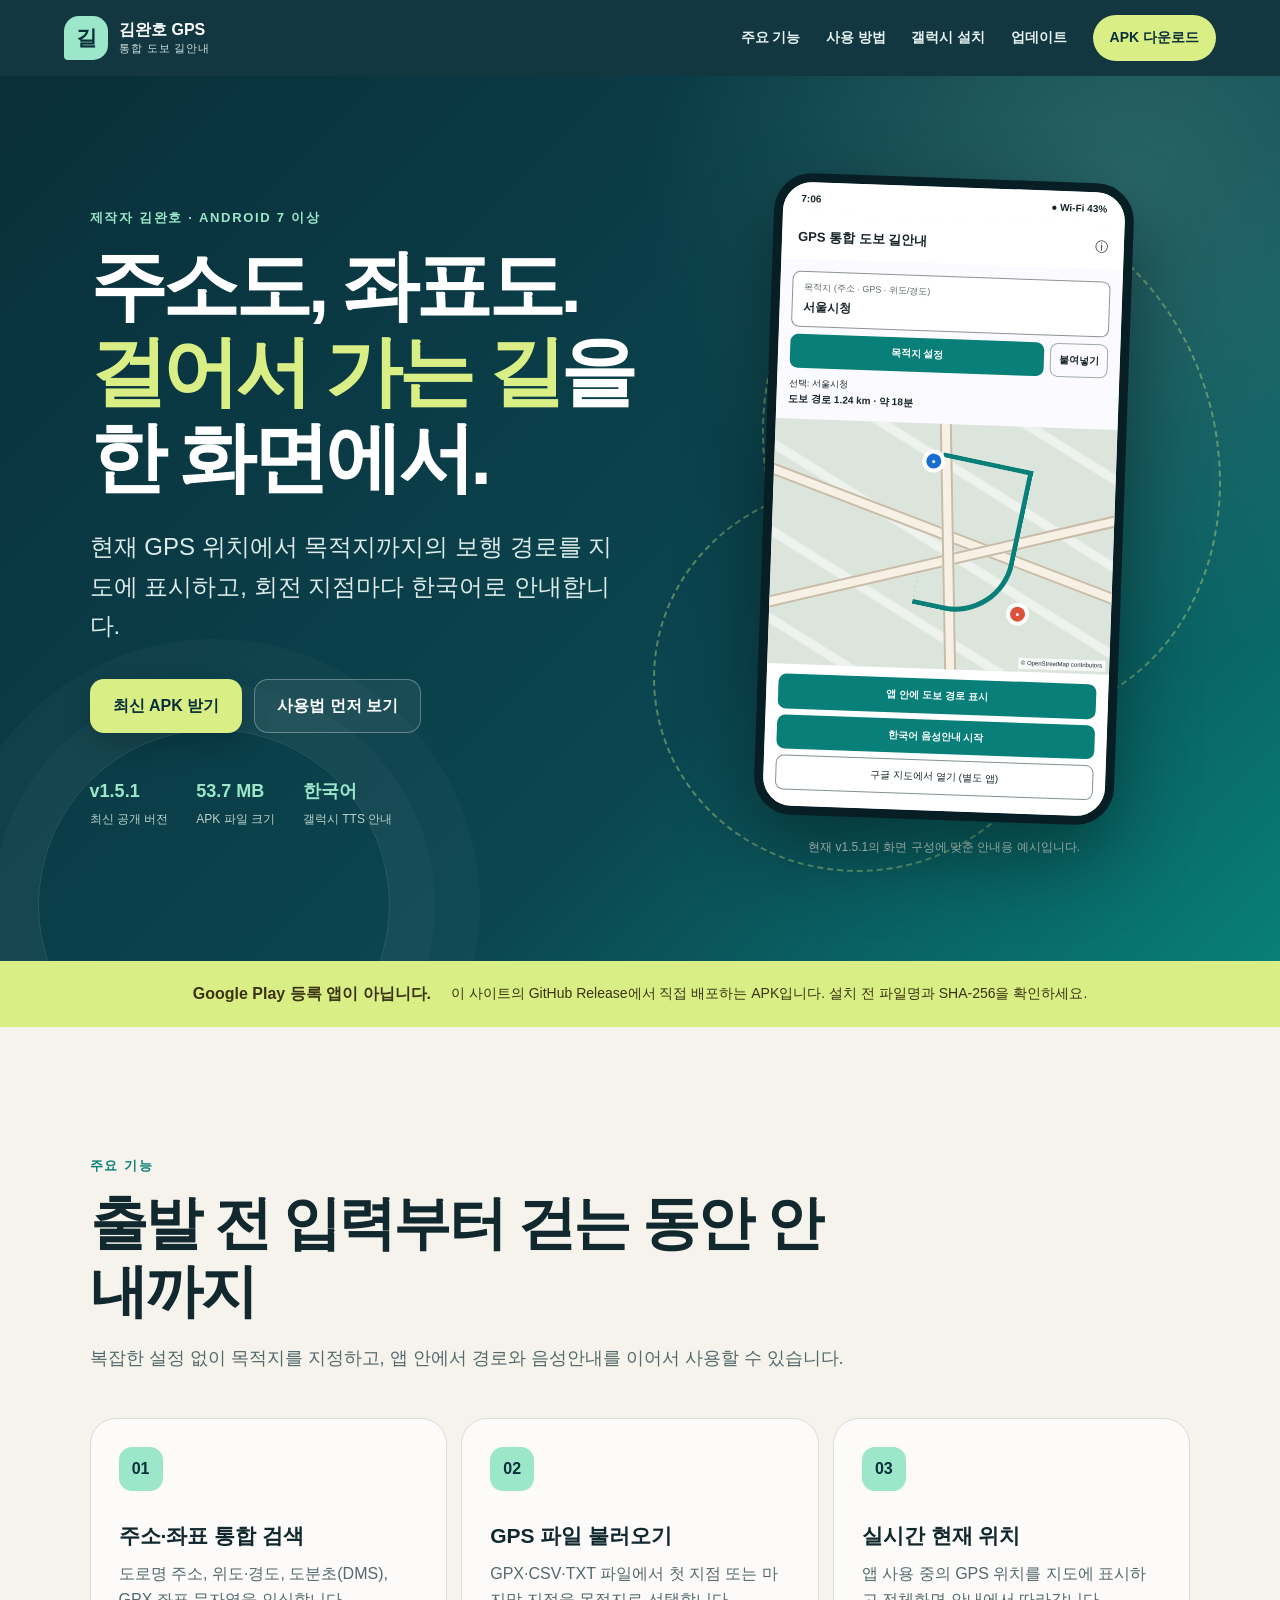
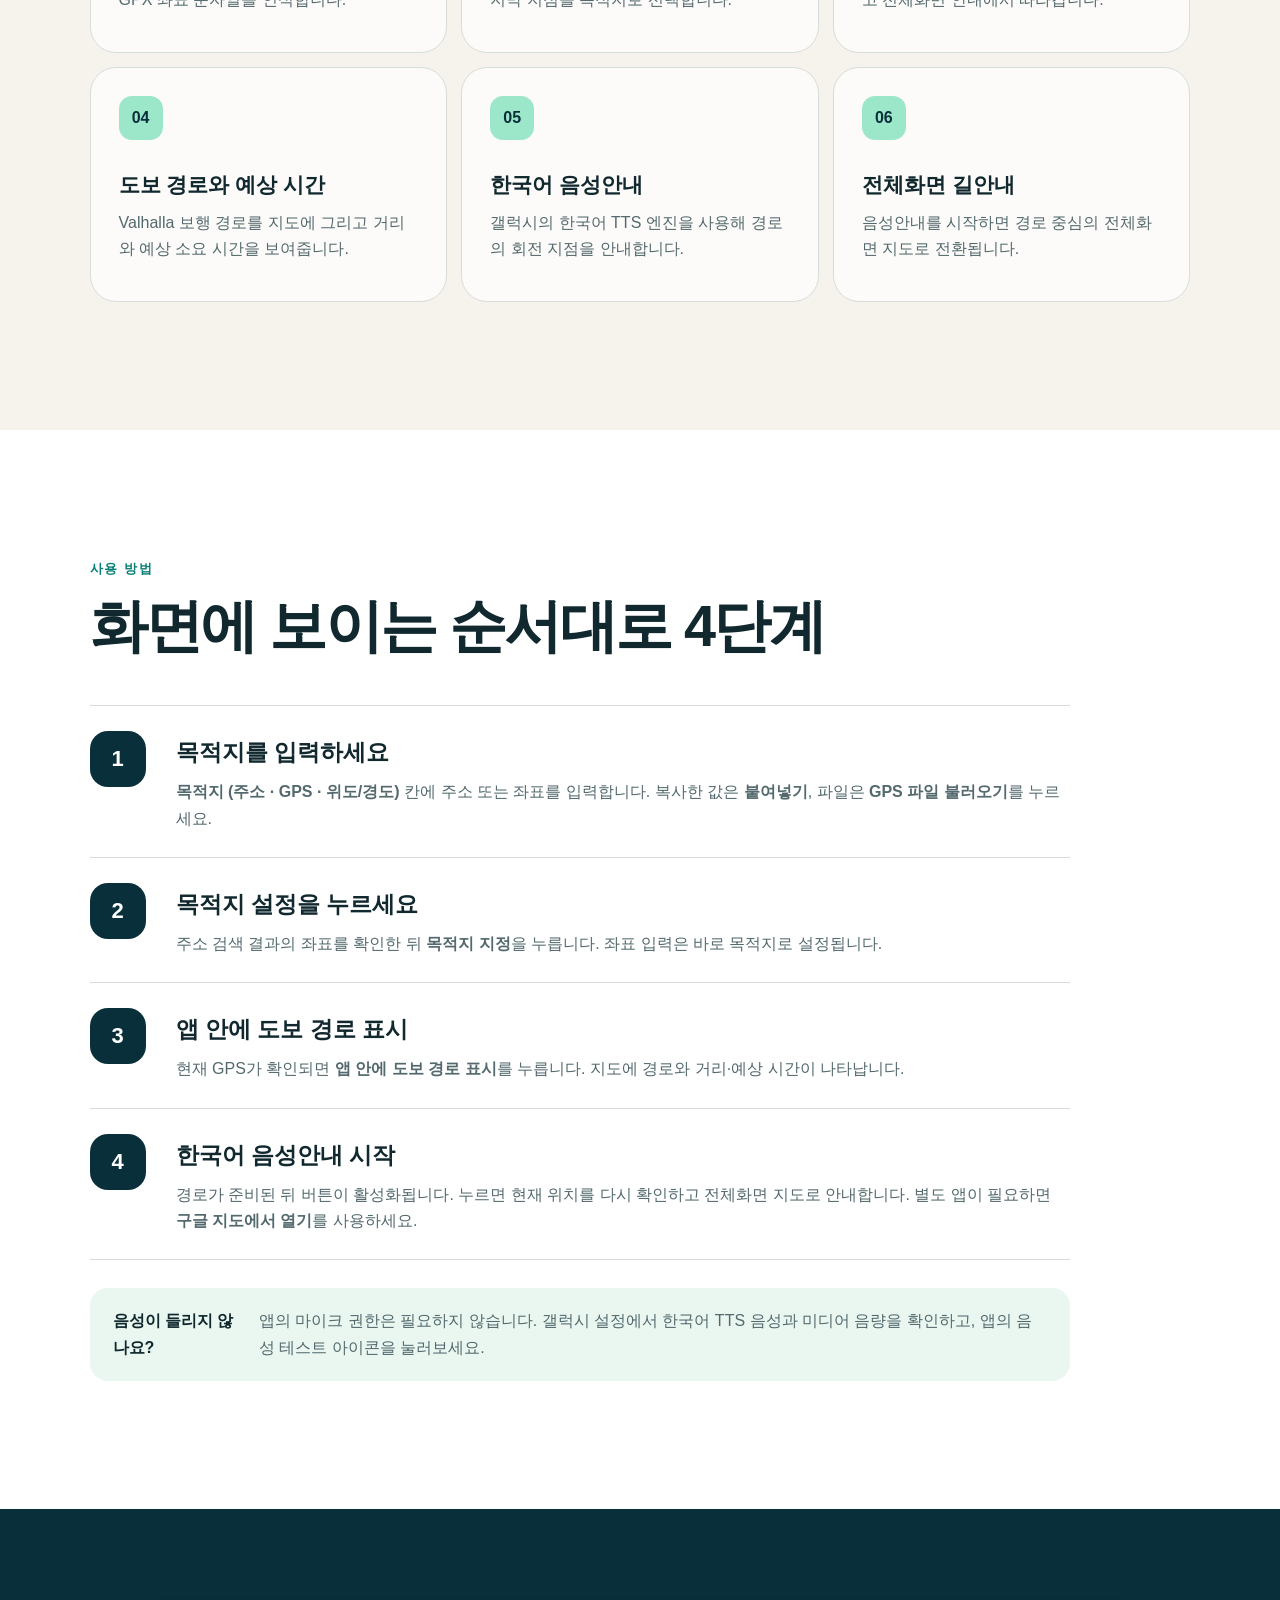
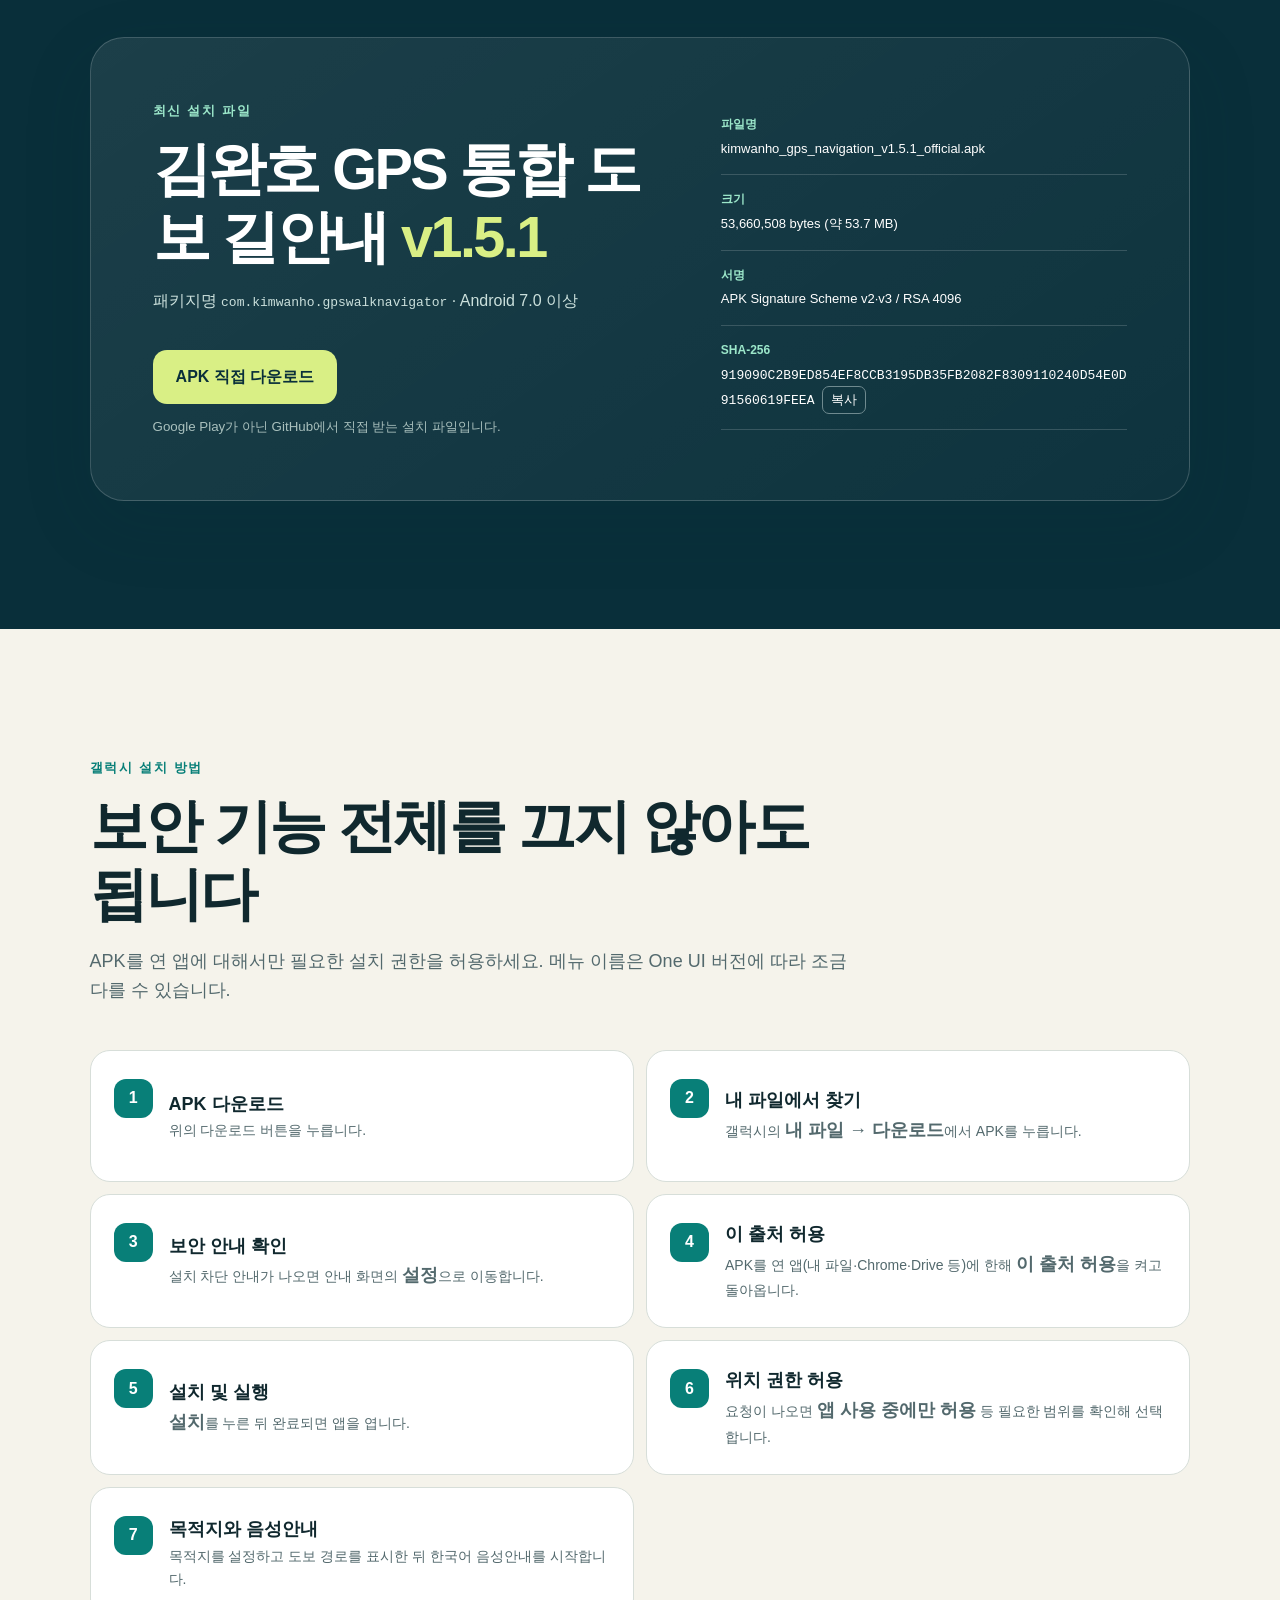
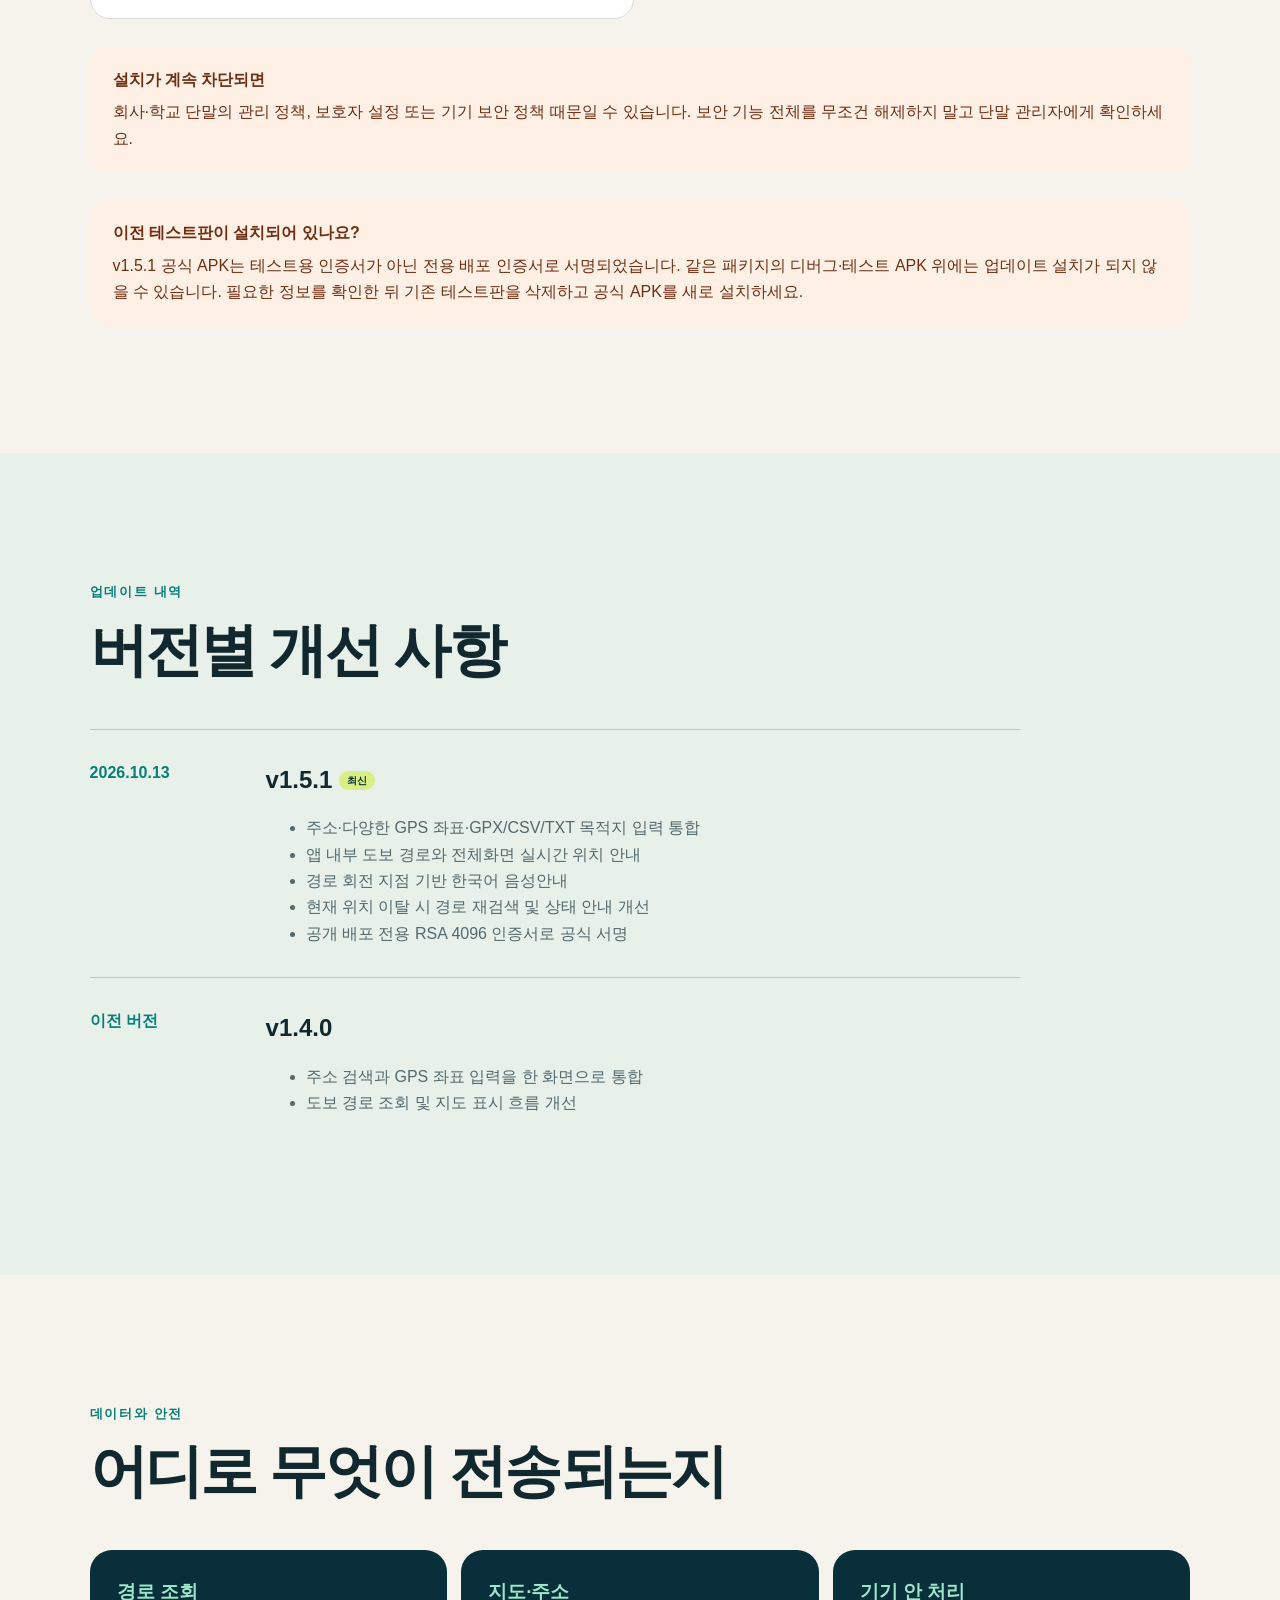
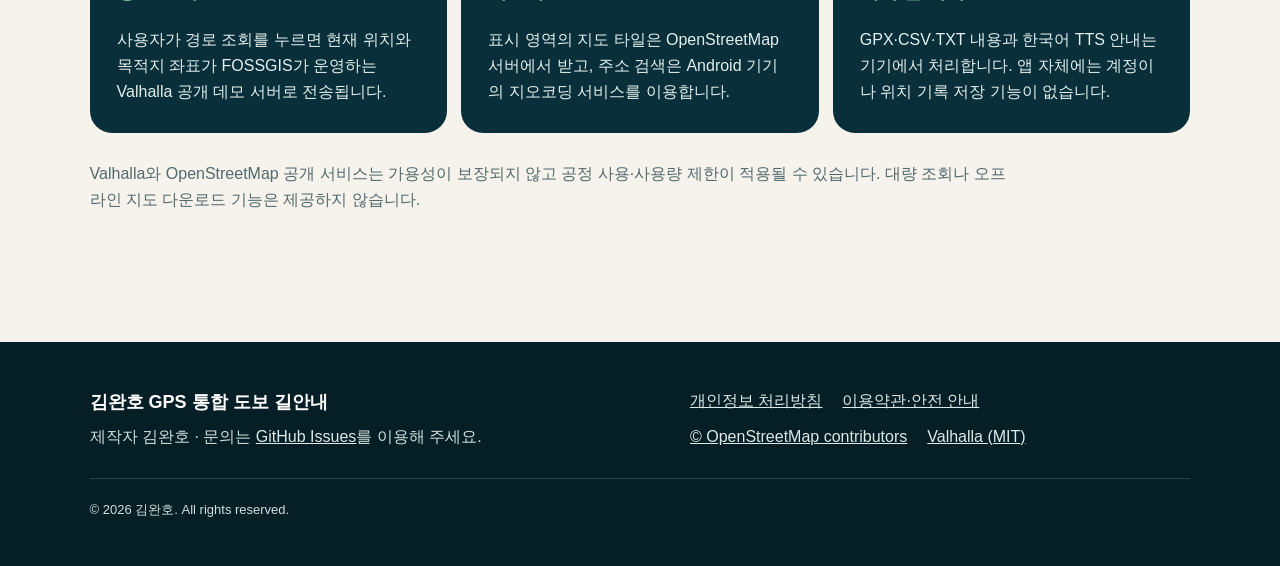
==== index.html @ b6f6f6fe "김완호 GPS 공식 홈페이지 게시" ====
<!doctype html>
<html lang="ko">
<head>
  <meta charset="utf-8">
  <meta name="viewport" content="width=device-width, initial-scale=1">
  <meta name="description" content="김완호 GPS 통합 도보 길안내 공식 홈페이지. 주소·GPS 좌표 검색, 실시간 위치, 도보 경로, 한국어 음성안내를 제공합니다.">
  <meta name="theme-color" content="#092f3a">
  <title>김완호 GPS 통합 도보 길안내</title>
  <link rel="stylesheet" href="styles.css">
  <script src="script.js" defer></script>
</head>
<body>
  <a class="skip-link" href="#main">본문으로 바로가기</a>
  <header class="site-header">
    <a class="brand" href="#home" aria-label="홈으로 이동">
      <span class="brand-mark" aria-hidden="true">길</span>
      <span><strong>김완호 GPS</strong><small>통합 도보 길안내</small></span>
    </a>
    <button class="nav-toggle" type="button" aria-expanded="false" aria-controls="site-nav">메뉴</button>
    <nav id="site-nav" class="site-nav" aria-label="주요 메뉴">
      <a href="#features">주요 기능</a>
      <a href="#guide">사용 방법</a>
      <a href="#install">갤럭시 설치</a>
      <a href="#updates">업데이트</a>
      <a class="nav-download" href="#download">APK 다운로드</a>
    </nav>
  </header>

  <main id="main">
    <section id="home" class="hero">
      <div class="hero-copy">
        <p class="eyebrow">제작자 김완호 · Android 7 이상</p>
        <h1>주소도, 좌표도.<br><span>걸어서 가는 길</span>을 한 화면에서.</h1>
        <p class="hero-lead">현재 GPS 위치에서 목적지까지의 보행 경로를 지도에 표시하고, 회전 지점마다 한국어로 안내합니다.</p>
        <div class="hero-actions">
          <a class="button button-primary" href="#download">최신 APK 받기</a>
          <a class="button button-quiet" href="#guide">사용법 먼저 보기</a>
        </div>
        <ul class="hero-facts" aria-label="앱 요약">
          <li><strong>v1.5.1</strong><span>최신 공개 버전</span></li>
          <li><strong>53.7 MB</strong><span>APK 파일 크기</span></li>
          <li><strong>한국어</strong><span>갤럭시 TTS 안내</span></li>
        </ul>
      </div>

      <div class="phone-stage" aria-label="앱 화면 구성 예시">
        <div class="route-line route-a"></div>
        <div class="route-line route-b"></div>
        <div class="phone">
          <div class="phone-top"><span>7:06</span><span>● Wi‑Fi 43%</span></div>
          <div class="app-bar"><strong>GPS 통합 도보 길안내</strong><span>ⓘ</span></div>
          <div class="app-content">
            <div class="destination-field"><small>목적지 (주소 · GPS · 위도/경도)</small><b>서울시청</b></div>
            <div class="mini-actions"><span>목적지 설정</span><i>붙여넣기</i></div>
            <p class="selected">선택: 서울시청<br><b>도보 경로 1.24 km · 약 18분</b></p>
          </div>
          <div class="map-mock" aria-hidden="true">
            <span class="map-road road-1"></span><span class="map-road road-2"></span><span class="map-road road-3"></span>
            <span class="map-route"></span><span class="pin start">●</span><span class="pin end">●</span>
            <small>© OpenStreetMap contributors</small>
          </div>
          <div class="app-buttons"><b>앱 안에 도보 경로 표시</b><b>한국어 음성안내 시작</b><span>구글 지도에서 열기 (별도 앱)</span></div>
        </div>
        <p class="mock-caption">현재 v1.5.1의 화면 구성에 맞춘 안내용 예시입니다.</p>
      </div>
    </section>

    <section class="notice-strip" aria-label="중요 안내">
      <strong>Google Play 등록 앱이 아닙니다.</strong>
      <span>이 사이트의 GitHub Release에서 직접 배포하는 APK입니다. 설치 전 파일명과 SHA-256을 확인하세요.</span>
    </section>

    <section id="features" class="section features-section">
      <div class="section-heading">
        <p class="eyebrow">주요 기능</p>
        <h2>출발 전 입력부터 걷는 동안 안내까지</h2>
        <p>복잡한 설정 없이 목적지를 지정하고, 앱 안에서 경로와 음성안내를 이어서 사용할 수 있습니다.</p>
      </div>
      <div class="feature-grid">
        <article><span>01</span><h3>주소·좌표 통합 검색</h3><p>도로명 주소, 위도·경도, 도분초(DMS), GPX 좌표 문자열을 인식합니다.</p></article>
        <article><span>02</span><h3>GPS 파일 불러오기</h3><p>GPX·CSV·TXT 파일에서 첫 지점 또는 마지막 지점을 목적지로 선택합니다.</p></article>
        <article><span>03</span><h3>실시간 현재 위치</h3><p>앱 사용 중의 GPS 위치를 지도에 표시하고 전체화면 안내에서 따라갑니다.</p></article>
        <article><span>04</span><h3>도보 경로와 예상 시간</h3><p>Valhalla 보행 경로를 지도에 그리고 거리와 예상 소요 시간을 보여줍니다.</p></article>
        <article><span>05</span><h3>한국어 음성안내</h3><p>갤럭시의 한국어 TTS 엔진을 사용해 경로의 회전 지점을 안내합니다.</p></article>
        <article><span>06</span><h3>전체화면 길안내</h3><p>음성안내를 시작하면 경로 중심의 전체화면 지도로 전환됩니다.</p></article>
      </div>
    </section>

    <section id="guide" class="section guide-section">
      <div class="section-heading">
        <p class="eyebrow">사용 방법</p>
        <h2>화면에 보이는 순서대로 4단계</h2>
      </div>
      <ol class="steps">
        <li><div class="step-number">1</div><div><h3>목적지를 입력하세요</h3><p><b>목적지 (주소 · GPS · 위도/경도)</b> 칸에 주소 또는 좌표를 입력합니다. 복사한 값은 <b>붙여넣기</b>, 파일은 <b>GPS 파일 불러오기</b>를 누르세요.</p></div></li>
        <li><div class="step-number">2</div><div><h3>목적지 설정을 누르세요</h3><p>주소 검색 결과의 좌표를 확인한 뒤 <b>목적지 지정</b>을 누릅니다. 좌표 입력은 바로 목적지로 설정됩니다.</p></div></li>
        <li><div class="step-number">3</div><div><h3>앱 안에 도보 경로 표시</h3><p>현재 GPS가 확인되면 <b>앱 안에 도보 경로 표시</b>를 누릅니다. 지도에 경로와 거리·예상 시간이 나타납니다.</p></div></li>
        <li><div class="step-number">4</div><div><h3>한국어 음성안내 시작</h3><p>경로가 준비된 뒤 버튼이 활성화됩니다. 누르면 현재 위치를 다시 확인하고 전체화면 지도로 안내합니다. 별도 앱이 필요하면 <b>구글 지도에서 열기</b>를 사용하세요.</p></div></li>
      </ol>
      <aside class="tip"><strong>음성이 들리지 않나요?</strong><span>앱의 마이크 권한은 필요하지 않습니다. 갤럭시 설정에서 한국어 TTS 음성과 미디어 음량을 확인하고, 앱의 음성 테스트 아이콘을 눌러보세요.</span></aside>
    </section>

    <section id="download" class="section download-section">
      <div class="download-card">
        <div>
          <p class="eyebrow">최신 설치 파일</p>
          <h2>김완호 GPS 통합 도보 길안내 <span>v1.5.1</span></h2>
          <p>패키지명 <code>com.kimwanho.gpswalknavigator</code> · Android 7.0 이상</p>
          <a class="button button-download" data-download-link href="https://github.com/djwanho/kimwanho-gps/releases/download/v1.5.1/kimwanho_gps_navigation_v1.5.1_official.apk">APK 직접 다운로드</a>
          <small>Google Play가 아닌 GitHub에서 직접 받는 설치 파일입니다.</small>
        </div>
        <dl class="file-info">
          <div><dt>파일명</dt><dd>kimwanho_gps_navigation_v1.5.1_official.apk</dd></div>
          <div><dt>크기</dt><dd>53,660,508 bytes (약 53.7 MB)</dd></div>
          <div><dt>서명</dt><dd>APK Signature Scheme v2·v3 / RSA 4096</dd></div>
          <div><dt>SHA-256</dt><dd><code id="checksum">919090C2B9ED854EF8CCB3195DB35FB2082F8309110240D54E0D91560619FEEA</code><button class="copy-button" type="button" data-copy-checksum>복사</button></dd></div>
        </dl>
      </div>
    </section>

    <section id="install" class="section install-section">
      <div class="section-heading">
        <p class="eyebrow">갤럭시 설치 방법</p>
        <h2>보안 기능 전체를 끄지 않아도 됩니다</h2>
        <p>APK를 연 앱에 대해서만 필요한 설치 권한을 허용하세요. 메뉴 이름은 One UI 버전에 따라 조금 다를 수 있습니다.</p>
      </div>
      <ol class="install-list">
        <li><b>APK 다운로드</b><span>위의 다운로드 버튼을 누릅니다.</span></li>
        <li><b>내 파일에서 찾기</b><span>갤럭시의 <b>내 파일 → 다운로드</b>에서 APK를 누릅니다.</span></li>
        <li><b>보안 안내 확인</b><span>설치 차단 안내가 나오면 안내 화면의 <b>설정</b>으로 이동합니다.</span></li>
        <li><b>이 출처 허용</b><span>APK를 연 앱(내 파일·Chrome·Drive 등)에 한해 <b>이 출처 허용</b>을 켜고 돌아옵니다.</span></li>
        <li><b>설치 및 실행</b><span><b>설치</b>를 누른 뒤 완료되면 앱을 엽니다.</span></li>
        <li><b>위치 권한 허용</b><span>요청이 나오면 <b>앱 사용 중에만 허용</b> 등 필요한 범위를 확인해 선택합니다.</span></li>
        <li><b>목적지와 음성안내</b><span>목적지를 설정하고 도보 경로를 표시한 뒤 한국어 음성안내를 시작합니다.</span></li>
      </ol>
      <aside class="warning"><strong>설치가 계속 차단되면</strong><p>회사·학교 단말의 관리 정책, 보호자 설정 또는 기기 보안 정책 때문일 수 있습니다. 보안 기능 전체를 무조건 해제하지 말고 단말 관리자에게 확인하세요.</p></aside>
      <aside class="warning"><strong>이전 테스트판이 설치되어 있나요?</strong><p>v1.5.1 공식 APK는 테스트용 인증서가 아닌 전용 배포 인증서로 서명되었습니다. 같은 패키지의 디버그·테스트 APK 위에는 업데이트 설치가 되지 않을 수 있습니다. 필요한 정보를 확인한 뒤 기존 테스트판을 삭제하고 공식 APK를 새로 설치하세요.</p></aside>
    </section>

    <section id="updates" class="section updates-section">
      <div class="section-heading"><p class="eyebrow">업데이트 내역</p><h2>버전별 개선 사항</h2></div>
      <div class="timeline">
        <article><time datetime="2026-10-13">2026.10.13</time><div><h3>v1.5.1 <span>최신</span></h3><ul><li>주소·다양한 GPS 좌표·GPX/CSV/TXT 목적지 입력 통합</li><li>앱 내부 도보 경로와 전체화면 실시간 위치 안내</li><li>경로 회전 지점 기반 한국어 음성안내</li><li>현재 위치 이탈 시 경로 재검색 및 상태 안내 개선</li><li>공개 배포 전용 RSA 4096 인증서로 공식 서명</li></ul></div></article>
        <article><time>이전 버전</time><div><h3>v1.4.0</h3><ul><li>주소 검색과 GPS 좌표 입력을 한 화면으로 통합</li><li>도보 경로 조회 및 지도 표시 흐름 개선</li></ul></div></article>
      </div>
    </section>

    <section class="section transparency-section">
      <div class="section-heading"><p class="eyebrow">데이터와 안전</p><h2>어디로 무엇이 전송되는지</h2></div>
      <div class="transparency-grid">
        <article><h3>경로 조회</h3><p>사용자가 경로 조회를 누르면 현재 위치와 목적지 좌표가 FOSSGIS가 운영하는 Valhalla 공개 데모 서버로 전송됩니다.</p></article>
        <article><h3>지도·주소</h3><p>표시 영역의 지도 타일은 OpenStreetMap 서버에서 받고, 주소 검색은 Android 기기의 지오코딩 서비스를 이용합니다.</p></article>
        <article><h3>기기 안 처리</h3><p>GPX·CSV·TXT 내용과 한국어 TTS 안내는 기기에서 처리합니다. 앱 자체에는 계정이나 위치 기록 저장 기능이 없습니다.</p></article>
      </div>
      <p class="service-note">Valhalla와 OpenStreetMap 공개 서비스는 가용성이 보장되지 않고 공정 사용·사용량 제한이 적용될 수 있습니다. 대량 조회나 오프라인 지도 다운로드 기능은 제공하지 않습니다.</p>
    </section>
  </main>

  <footer class="site-footer">
    <div><strong>김완호 GPS 통합 도보 길안내</strong><p>제작자 김완호 · 문의는 <a data-issues-link href="https://github.com/djwanho/kimwanho-gps/issues">GitHub Issues</a>를 이용해 주세요.</p></div>
    <nav aria-label="법적 고지"><a href="privacy.html">개인정보 처리방침</a><a href="terms.html">이용약관·안전 안내</a><a href="https://www.openstreetmap.org/copyright">© OpenStreetMap contributors</a><a href="https://github.com/valhalla/valhalla">Valhalla (MIT)</a></nav>
    <p class="copyright">© 2026 김완호. All rights reserved.</p>
  </footer>
</body>
</html>
---- styles.css ----
:root {
  --ink: #10282e;
  --muted: #53696d;
  --paper: #f5f3eb;
  --panel: #ffffff;
  --deep: #092f3a;
  --teal: #087f78;
  --mint: #9ce7ca;
  --lime: #d9ef85;
  --line: #d7ded9;
  --warning: #8a3c17;
  --radius: 26px;
  --shadow: 0 24px 70px rgba(9, 47, 58, .14);
}

* { box-sizing: border-box; }
html { scroll-behavior: smooth; scroll-padding-top: 88px; }
body { margin: 0; color: var(--ink); background: var(--paper); font-family: Pretendard, "Noto Sans KR", "Apple SD Gothic Neo", "Malgun Gothic", sans-serif; line-height: 1.65; }
a { color: inherit; }
button, a { -webkit-tap-highlight-color: transparent; }
.skip-link { position: fixed; z-index: 1000; top: 8px; left: 8px; padding: 12px 18px; background: #fff; transform: translateY(-160%); }
.skip-link:focus { transform: none; }
:focus-visible { outline: 3px solid #ffb341; outline-offset: 3px; }

.site-header, .legal-header { position: sticky; z-index: 100; top: 0; display: flex; align-items: center; justify-content: space-between; min-height: 76px; padding: 10px clamp(18px, 5vw, 72px); color: #fff; background: rgba(9, 47, 58, .96); backdrop-filter: blur(14px); }
.brand { display: inline-flex; align-items: center; gap: 11px; color: inherit; text-decoration: none; line-height: 1.08; }
.brand-mark { display: grid; width: 44px; height: 44px; place-items: center; border-radius: 15px 15px 15px 4px; color: var(--deep); background: var(--mint); font-size: 21px; font-weight: 900; }
.brand strong, .brand small { display: block; }
.brand strong { font-size: 16px; }
.brand small { margin-top: 5px; color: #cde0dc; font-size: 11px; letter-spacing: .08em; }
.site-nav { display: flex; align-items: center; gap: clamp(12px, 2vw, 28px); }
.site-nav a { color: #e5f1ee; text-decoration: none; font-size: 14px; font-weight: 700; }
.site-nav a:hover { color: var(--mint); }
.site-nav .nav-download { padding: 11px 17px; border-radius: 999px; color: var(--deep); background: var(--lime); }
.nav-toggle { display: none; border: 1px solid #638088; border-radius: 10px; padding: 9px 12px; color: #fff; background: transparent; font: inherit; font-weight: 800; }

.hero { position: relative; display: grid; grid-template-columns: minmax(0, 1.05fr) minmax(330px, .95fr); gap: clamp(32px, 5vw, 86px); align-items: center; min-height: 720px; overflow: hidden; padding: clamp(68px, 8vw, 122px) clamp(20px, 7vw, 110px); color: #fff; background: radial-gradient(circle at 88% 12%, rgba(156, 231, 202, .20), transparent 35%), linear-gradient(135deg, #092f3a 0%, #0b4650 62%, #087f78 100%); }
.hero::before { content: ""; position: absolute; left: 3%; bottom: -120px; width: 350px; height: 350px; border: 1px solid rgba(255,255,255,.12); border-radius: 50%; box-shadow: 0 0 0 45px rgba(255,255,255,.025), 0 0 0 90px rgba(255,255,255,.025); }
.hero-copy { position: relative; z-index: 2; max-width: 760px; }
.eyebrow { margin: 0 0 14px; color: var(--teal); font-size: 13px; font-weight: 900; letter-spacing: .13em; text-transform: uppercase; }
.hero .eyebrow { color: var(--mint); }
.hero h1 { max-width: 760px; margin: 0; font-size: clamp(42px, 6vw, 82px); line-height: 1.12; letter-spacing: -.055em; }
.hero h1 span { color: var(--lime); }
.hero-lead { max-width: 650px; margin: 27px 0 0; color: #dcebe8; font-size: clamp(18px, 2.1vw, 24px); }
.hero-actions { display: flex; flex-wrap: wrap; gap: 12px; margin-top: 33px; }
.button { display: inline-flex; min-height: 50px; align-items: center; justify-content: center; padding: 13px 22px; border: 1px solid transparent; border-radius: 14px; text-decoration: none; font-weight: 900; }
.button-primary { color: var(--deep); background: var(--lime); box-shadow: 0 12px 28px rgba(0,0,0,.18); }
.button-quiet { color: inherit; border-color: rgba(255,255,255,.3); background: rgba(255,255,255,.06); }
.hero-facts { display: flex; gap: 28px; margin: 44px 0 0; padding: 0; list-style: none; }
.hero-facts li { display: grid; gap: 3px; }
.hero-facts strong { color: var(--mint); font-size: 18px; }
.hero-facts span { color: #bcd0cd; font-size: 12px; }

.phone-stage { position: relative; z-index: 1; width: min(100%, 470px); margin: 0 auto; }
.phone { position: relative; z-index: 2; overflow: hidden; width: min(100%, 360px); margin: 0 auto; border: 9px solid #071e24; border-radius: 38px; color: #17252a; background: #f8f7ff; box-shadow: 0 34px 80px rgba(0,0,0,.38); transform: rotate(2deg); }
.phone-top { display: flex; justify-content: space-between; padding: 9px 18px 6px; background: #fff; font-size: 10px; font-weight: 800; }
.app-bar { display: flex; justify-content: space-between; padding: 12px 16px; background: #fff; font-size: 13px; }
.app-content { padding: 12px; background: #fbfaff; }
.destination-field { display: grid; gap: 3px; padding: 8px 11px; border: 1px solid #8b9597; border-radius: 8px; background: #fff; }
.destination-field small { color: #5d696b; font-size: 9px; }
.destination-field b { font-size: 12px; }
.mini-actions { display: grid; grid-template-columns: 1fr auto; gap: 6px; margin-top: 7px; text-align: center; font-size: 10px; font-style: normal; font-weight: 800; }
.mini-actions span, .mini-actions i { padding: 8px; border-radius: 8px; font-style: normal; }
.mini-actions span { color: #fff; background: #087f78; }.mini-actions i { border: 1px solid #a0abac; }
.selected { margin: 8px 0 0; font-size: 9px; }.selected b { font-size: 10px; }
.map-mock { position: relative; height: 245px; overflow: hidden; background: #dce5db; }
.map-mock::before { content: ""; position: absolute; inset: 0; background: repeating-linear-gradient(30deg, transparent 0 34px, rgba(255,255,255,.52) 36px 43px, transparent 45px 75px); }
.map-road { position: absolute; height: 12px; border: 2px solid #c6bca7; background: #f7f1e5; transform-origin: left center; }
.road-1 { top: 38px; left: -20px; width: 410px; transform: rotate(19deg); }.road-2 { top: 180px; left: -10px; width: 390px; transform: rotate(-15deg); }.road-3 { top: -10px; left: 170px; width: 340px; transform: rotate(87deg); }
.map-route { position: absolute; top: 35px; left: 155px; width: 92px; height: 155px; border: 5px solid #087f78; border-left: 0; border-bottom-right-radius: 60px; transform: rotate(10deg); }
.pin { position: absolute; display: grid; width: 23px; height: 23px; place-items: center; border: 4px solid #fff; border-radius: 50%; color: #fff; font-size: 7px; }.pin.start { top: 26px; left: 148px; background: #196dd0; }.pin.end { right: 82px; bottom: 46px; background: #df523a; }
.map-mock small { position: absolute; right: 4px; bottom: 3px; padding: 1px 3px; background: rgba(255,255,255,.8); font-size: 6px; }
.app-buttons { display: grid; gap: 6px; padding: 10px 12px 16px; text-align: center; background: #fff; font-size: 10px; }
.app-buttons b { padding: 9px; border-radius: 8px; color: #fff; background: #087f78; }.app-buttons span { padding: 8px; border: 1px solid #839091; border-radius: 8px; }
.mock-caption { margin: 18px 0 0; color: #bcd0cd; text-align: center; font-size: 12px; }
.route-line { position: absolute; z-index: 0; border: 2px dashed rgba(217,239,133,.38); border-radius: 50%; }.route-a { inset: 2% -8% 20% 12%; transform: rotate(-18deg); }.route-b { inset: 45% 25% -2% -12%; }

.notice-strip { display: flex; gap: 20px; align-items: center; justify-content: center; padding: 20px clamp(18px, 5vw, 70px); color: #3b3214; background: var(--lime); }.notice-strip strong { white-space: nowrap; }.notice-strip span { font-size: 14px; }
.section { padding: clamp(76px, 10vw, 132px) clamp(20px, 7vw, 110px); }
.section-heading { max-width: 780px; margin-bottom: 44px; }
.section-heading h2, .download-card h2 { margin: 0; font-size: clamp(34px, 4.5vw, 58px); line-height: 1.18; letter-spacing: -.045em; }
.section-heading > p:last-child { color: var(--muted); font-size: 18px; }
.feature-grid { display: grid; grid-template-columns: repeat(3, 1fr); gap: 14px; }
.feature-grid article { min-height: 235px; padding: 28px; border: 1px solid var(--line); border-radius: var(--radius); background: rgba(255,255,255,.72); }
.feature-grid span { display: inline-grid; width: 44px; height: 44px; place-items: center; border-radius: 13px; color: var(--deep); background: var(--mint); font-weight: 900; }
.feature-grid h3 { margin: 28px 0 7px; font-size: 21px; }.feature-grid p { margin: 0; color: var(--muted); }
.guide-section { background: #fff; }
.steps { max-width: 980px; margin: 0; padding: 0; list-style: none; counter-reset: guide; }
.steps li { display: grid; grid-template-columns: 64px 1fr; gap: 22px; padding: 25px 0; border-top: 1px solid var(--line); }.steps li:last-child { border-bottom: 1px solid var(--line); }
.step-number { display: grid; width: 56px; height: 56px; place-items: center; border-radius: 18px; color: #fff; background: var(--deep); font-size: 22px; font-weight: 900; }
.steps h3 { margin: 3px 0 7px; font-size: 23px; }.steps p { margin: 0; color: var(--muted); }
.tip, .warning { display: flex; gap: 18px; max-width: 980px; margin-top: 28px; padding: 20px 23px; border-radius: 18px; background: #e9f7f0; }.tip span { color: var(--muted); }

.download-section { color: #fff; background: var(--deep); }
.download-card { display: grid; grid-template-columns: minmax(0, 1fr) minmax(360px, .8fr); gap: 60px; padding: clamp(28px, 5vw, 62px); border: 1px solid rgba(255,255,255,.18); border-radius: 34px; background: linear-gradient(145deg, rgba(255,255,255,.08), rgba(255,255,255,.025)); box-shadow: var(--shadow); }
.download-card .eyebrow { color: var(--mint); }.download-card h2 span { color: var(--lime); }.download-card > div > p { color: #cbe0dc; }.download-card code { overflow-wrap: anywhere; }.button-download { margin: 20px 0 12px; color: var(--deep); background: var(--lime); }.download-card small { display: block; color: #a9c0bd; }
.file-info { margin: 0; }.file-info div { padding: 15px 0; border-bottom: 1px solid rgba(255,255,255,.16); }.file-info dt { color: var(--mint); font-size: 12px; font-weight: 900; }.file-info dd { margin: 3px 0 0; overflow-wrap: anywhere; font-size: 13px; }.copy-button { margin-left: 8px; border: 1px solid #6f8a8f; border-radius: 7px; padding: 4px 8px; color: #fff; background: transparent; }
.install-list { display: grid; grid-template-columns: repeat(2, 1fr); gap: 12px; margin: 0; padding: 0; counter-reset: install; list-style: none; }
.install-list li { position: relative; display: grid; min-height: 132px; align-content: center; padding: 25px 25px 25px 78px; border: 1px solid var(--line); border-radius: 20px; background: #fff; counter-increment: install; }
.install-list li::before { content: counter(install); position: absolute; top: 28px; left: 23px; display: grid; width: 39px; height: 39px; place-items: center; border-radius: 12px; color: #fff; background: var(--teal); font-weight: 900; }.install-list b { font-size: 18px; }.install-list span { color: var(--muted); font-size: 14px; }
.warning { display: block; max-width: none; color: #6f2e12; background: #fff0e6; }.warning p { margin: 6px 0 0; }
.updates-section { background: #e7f0e9; }
.timeline { max-width: 930px; }.timeline article { display: grid; grid-template-columns: 150px 1fr; gap: 26px; padding: 30px 0; border-top: 1px solid #b9c9bf; }.timeline time { color: var(--teal); font-weight: 900; }.timeline h3 { margin: 0; font-size: 24px; }.timeline h3 span { padding: 4px 8px; border-radius: 999px; color: var(--deep); background: var(--lime); font-size: 10px; vertical-align: middle; }.timeline ul { margin-bottom: 0; color: var(--muted); }
.transparency-grid { display: grid; grid-template-columns: repeat(3, 1fr); gap: 14px; }.transparency-grid article { padding: 27px; border-radius: 22px; color: #e3efed; background: var(--deep); }.transparency-grid h3 { margin-top: 0; color: var(--mint); }.transparency-grid p { margin-bottom: 0; }.service-note { max-width: 930px; margin: 28px 0 0; color: var(--muted); }

.site-footer { display: grid; grid-template-columns: 1.1fr 1fr; gap: 20px 50px; padding: 46px clamp(20px, 7vw, 110px); color: #cfdfdc; background: #061e25; }.site-footer strong { color: #fff; font-size: 18px; }.site-footer p { margin: 7px 0 0; }.site-footer nav { display: flex; flex-wrap: wrap; gap: 10px 20px; align-content: start; }.site-footer a { color: #dce9e6; }.copyright { grid-column: 1 / -1; padding-top: 20px; border-top: 1px solid #29454b; font-size: 13px; }

.legal-page { background: #fff; }.legal-header .button-quiet { min-height: 42px; padding: 8px 15px; }.legal-wrap { max-width: 900px; margin: 0 auto; padding: 80px 24px 120px; }.legal-wrap > h1 { margin: 0; font-size: clamp(38px, 6vw, 64px); line-height: 1.15; letter-spacing: -.05em; }.legal-date { margin: 18px 0 55px; color: var(--muted); }.legal-wrap section { padding: 28px 0; border-top: 1px solid var(--line); }.legal-wrap h2 { margin: 0 0 12px; font-size: 24px; }.legal-wrap p, .legal-wrap li { color: #3f555a; }.legal-wrap a { color: #006d68; font-weight: 700; }.legal-table { display: grid; gap: 10px; }.legal-table div { display: grid; grid-template-columns: 190px 1fr; gap: 20px; padding: 20px; border-radius: 15px; background: #f1f5f1; }.legal-table span { color: #3f555a; }

@media (max-width: 900px) {
  .site-header { min-height: 68px; }.nav-toggle { display: block; }.site-nav { position: absolute; top: calc(100% + 1px); right: 14px; left: 14px; display: none; align-items: stretch; padding: 14px; border-radius: 0 0 18px 18px; background: #0b3944; box-shadow: 0 18px 35px rgba(0,0,0,.25); }.site-nav.is-open { display: grid; }.site-nav a { padding: 12px; }.site-nav .nav-download { text-align: center; }
  .hero { grid-template-columns: 1fr; }.hero-copy { max-width: 700px; }.phone-stage { margin-top: 22px; }
  .feature-grid { grid-template-columns: repeat(2, 1fr); }.download-card { grid-template-columns: 1fr; gap: 35px; }.transparency-grid { grid-template-columns: 1fr; }
}

@media (max-width: 620px) {
  html { scroll-padding-top: 68px; }.brand-mark { width: 40px; height: 40px; }.brand strong { font-size: 14px; }
  .hero { min-height: auto; padding-top: 62px; }.hero h1 { font-size: clamp(39px, 12vw, 58px); }.hero-facts { display: grid; grid-template-columns: repeat(3, 1fr); gap: 10px; }.hero-facts span { font-size: 10px; }
  .notice-strip { display: grid; gap: 5px; }.feature-grid { grid-template-columns: 1fr; }.feature-grid article { min-height: auto; }
  .section { padding-right: 18px; padding-left: 18px; }.section-heading h2, .download-card h2 { font-size: 34px; }.section-heading > p:last-child { font-size: 16px; }
  .steps li { grid-template-columns: 48px 1fr; gap: 14px; }.step-number { width: 45px; height: 45px; border-radius: 14px; font-size: 18px; }.steps h3 { font-size: 19px; }
  .tip { display: grid; gap: 5px; }.download-card { padding: 25px 20px; border-radius: 24px; }.file-info dd { font-size: 12px; }.copy-button { display: block; margin: 7px 0 0; }
  .install-list { grid-template-columns: 1fr; }.timeline article { grid-template-columns: 1fr; gap: 4px; }.timeline ul { padding-left: 22px; }
  .site-footer { grid-template-columns: 1fr; }.copyright { grid-column: auto; }.legal-header { padding-right: 14px; padding-left: 14px; }.legal-header .brand small { display: none; }.legal-wrap { padding-top: 55px; }.legal-table div { grid-template-columns: 1fr; gap: 5px; }
}

@media (prefers-reduced-motion: reduce) { html { scroll-behavior: auto; } * { transition: none !important; } }
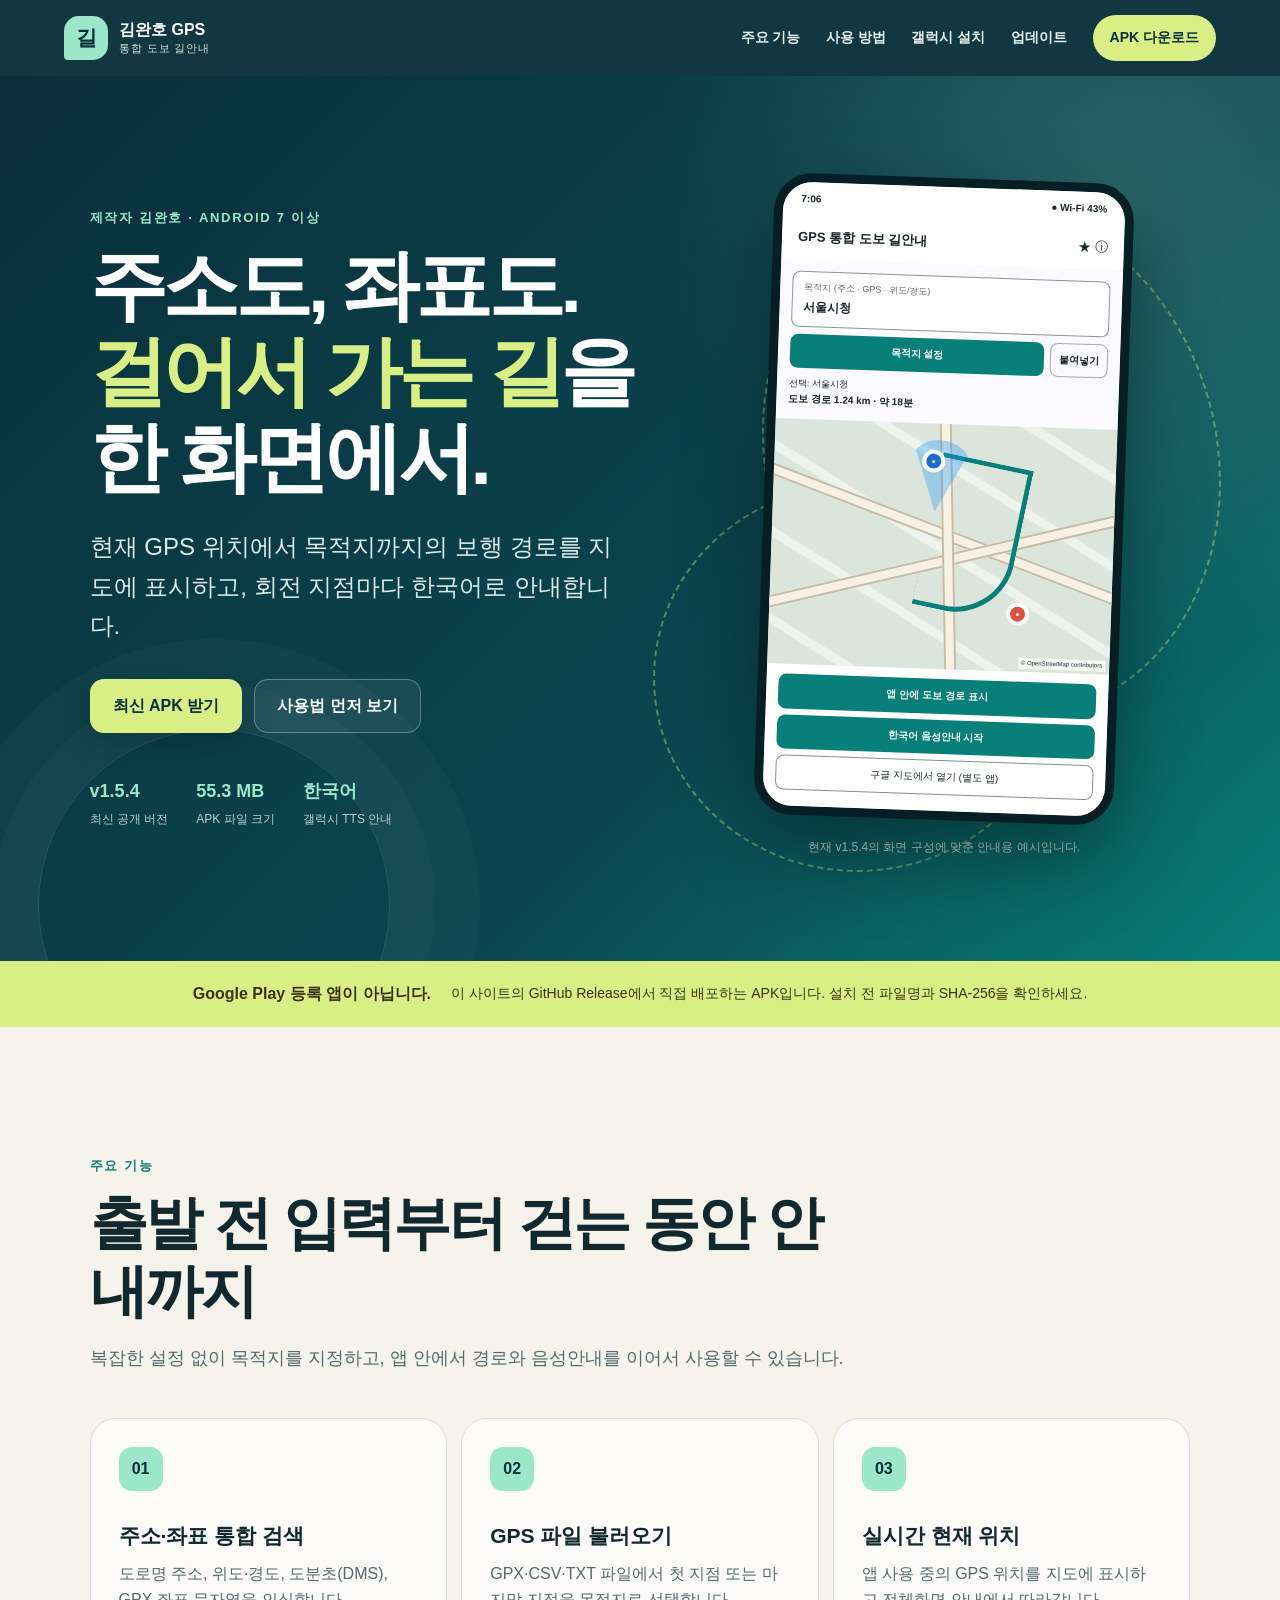
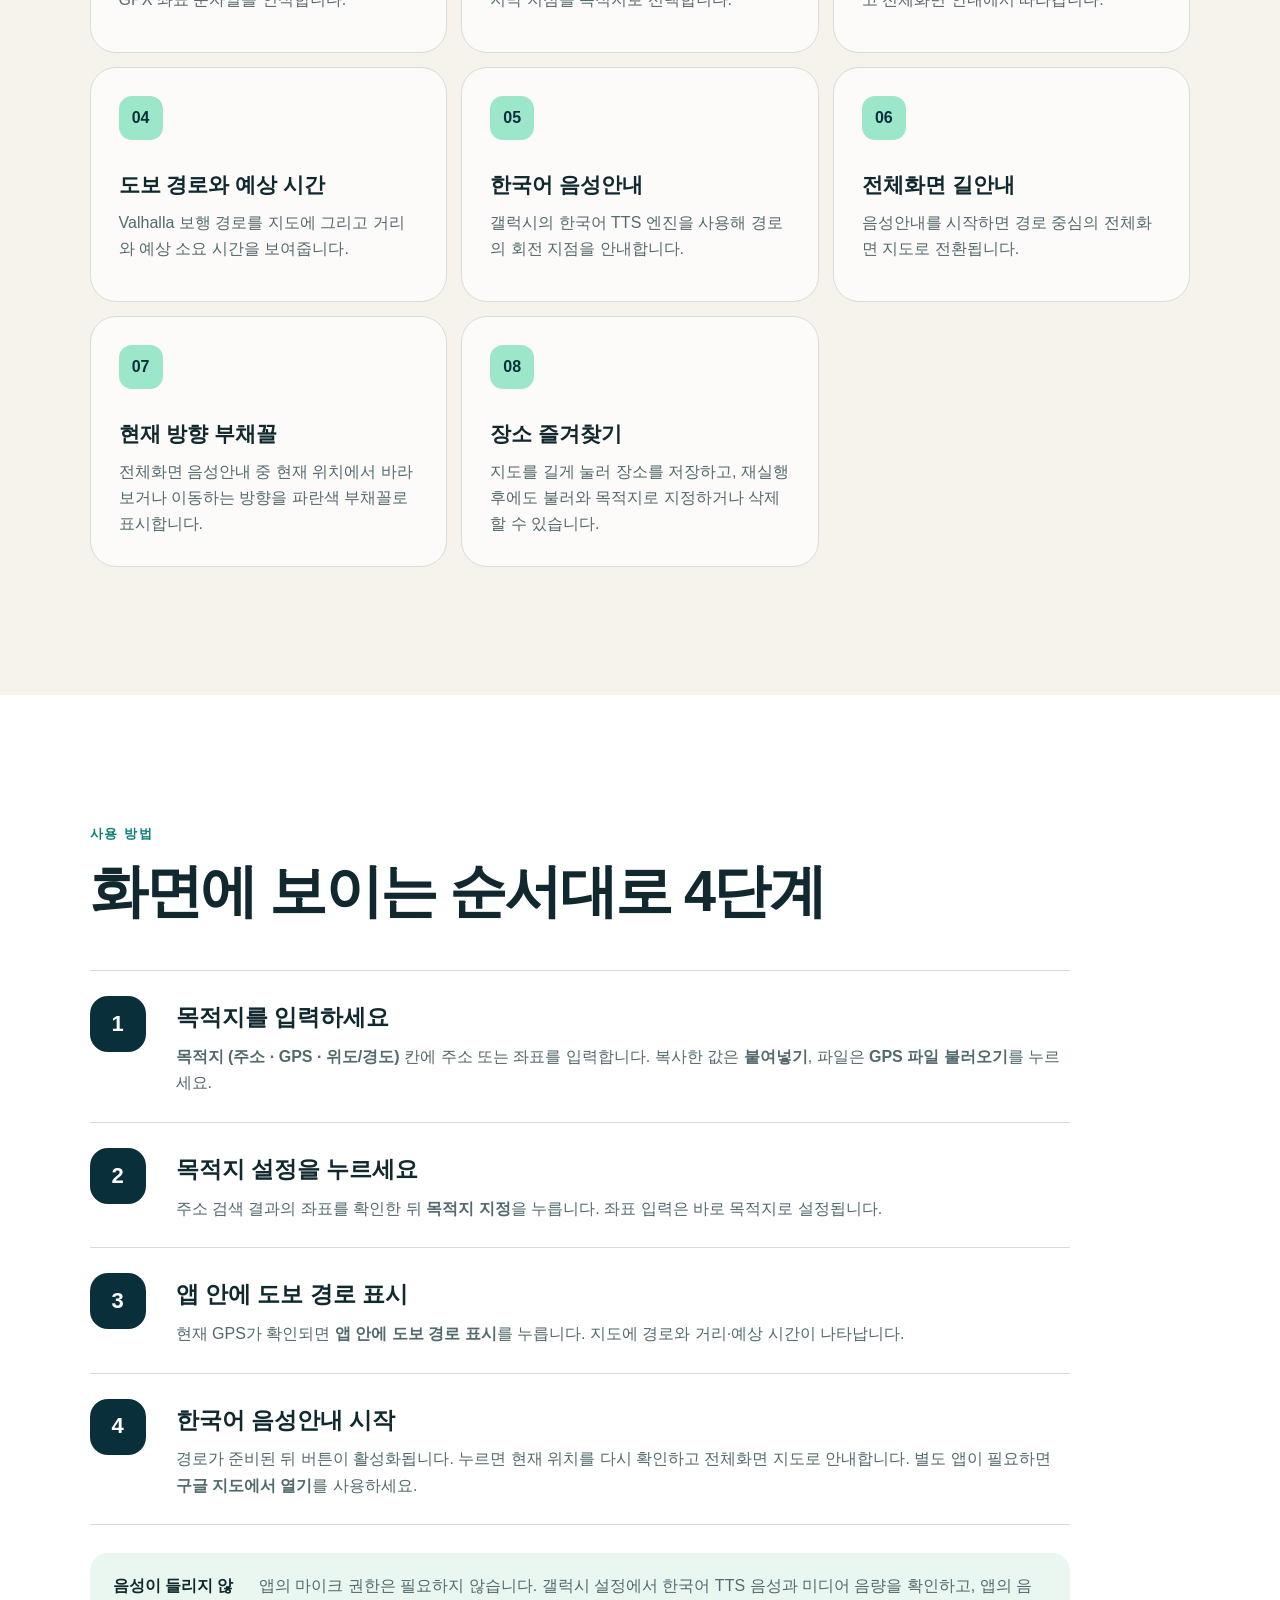
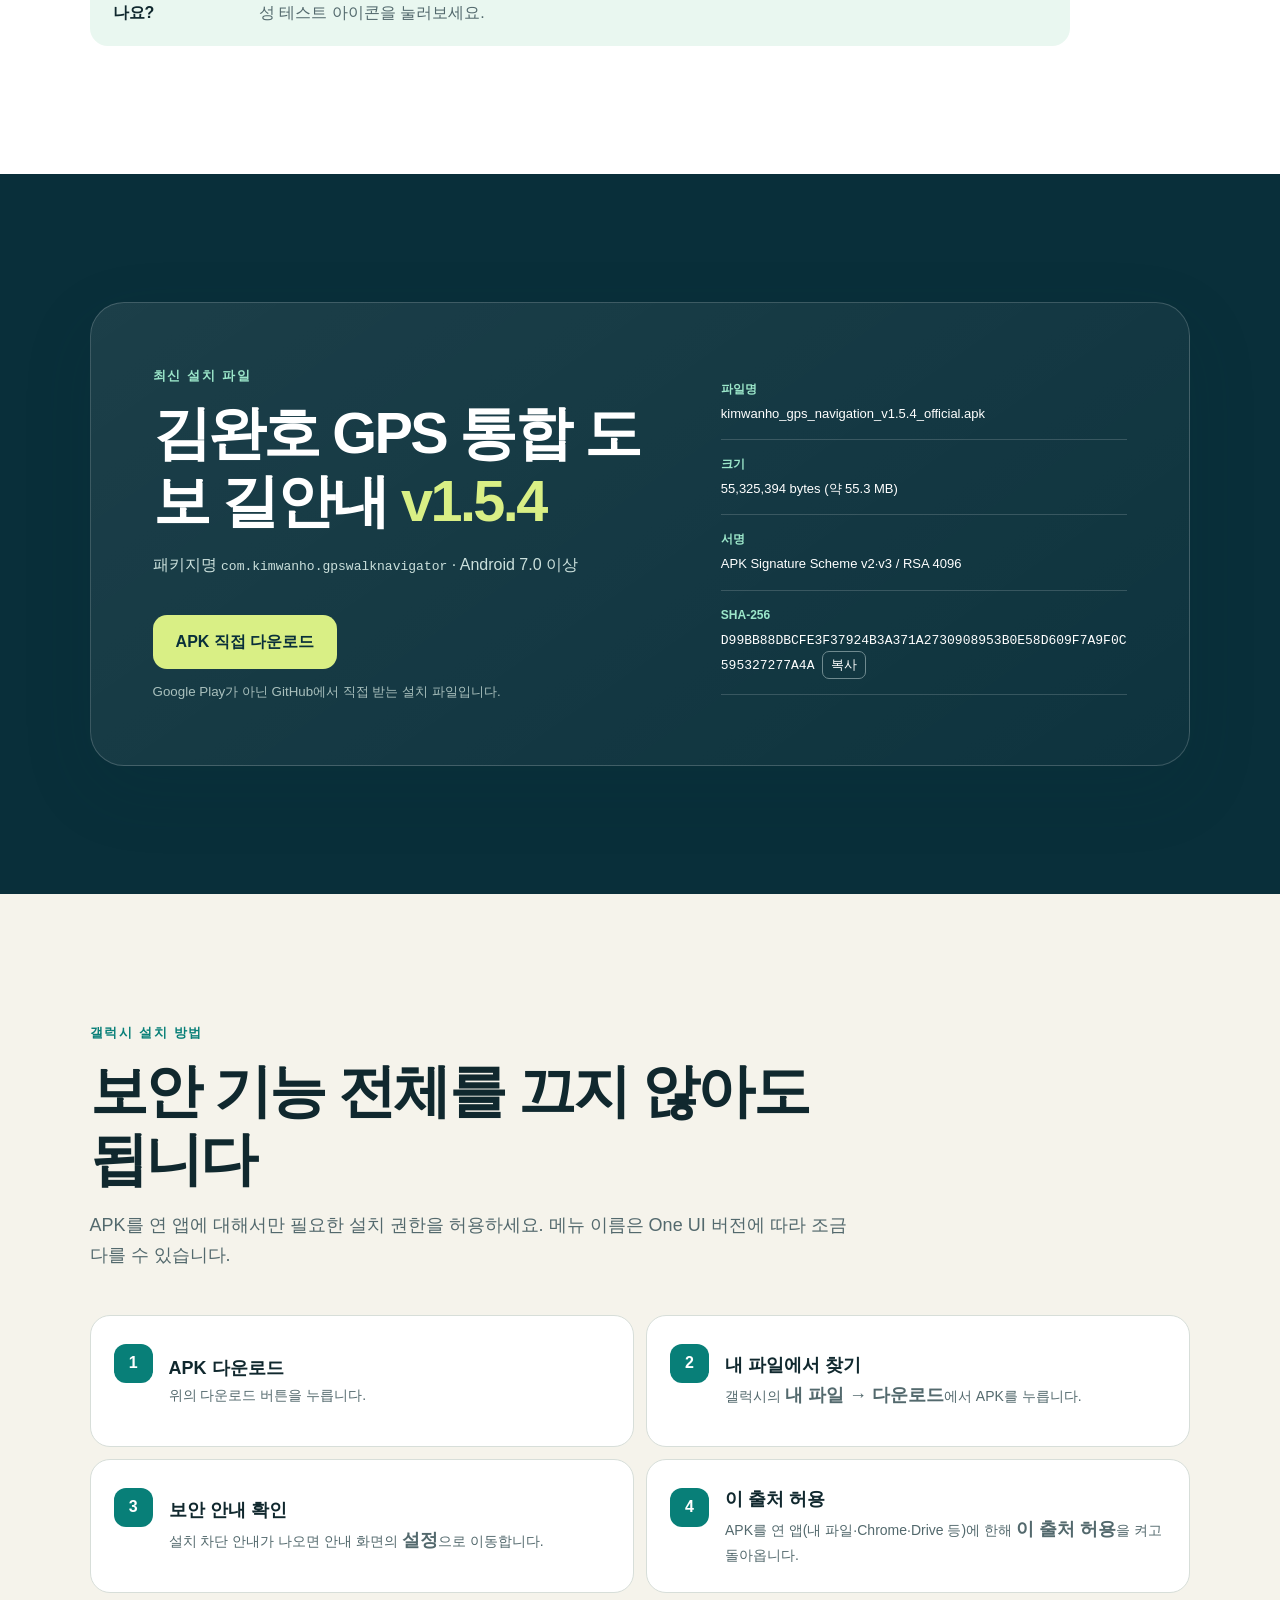
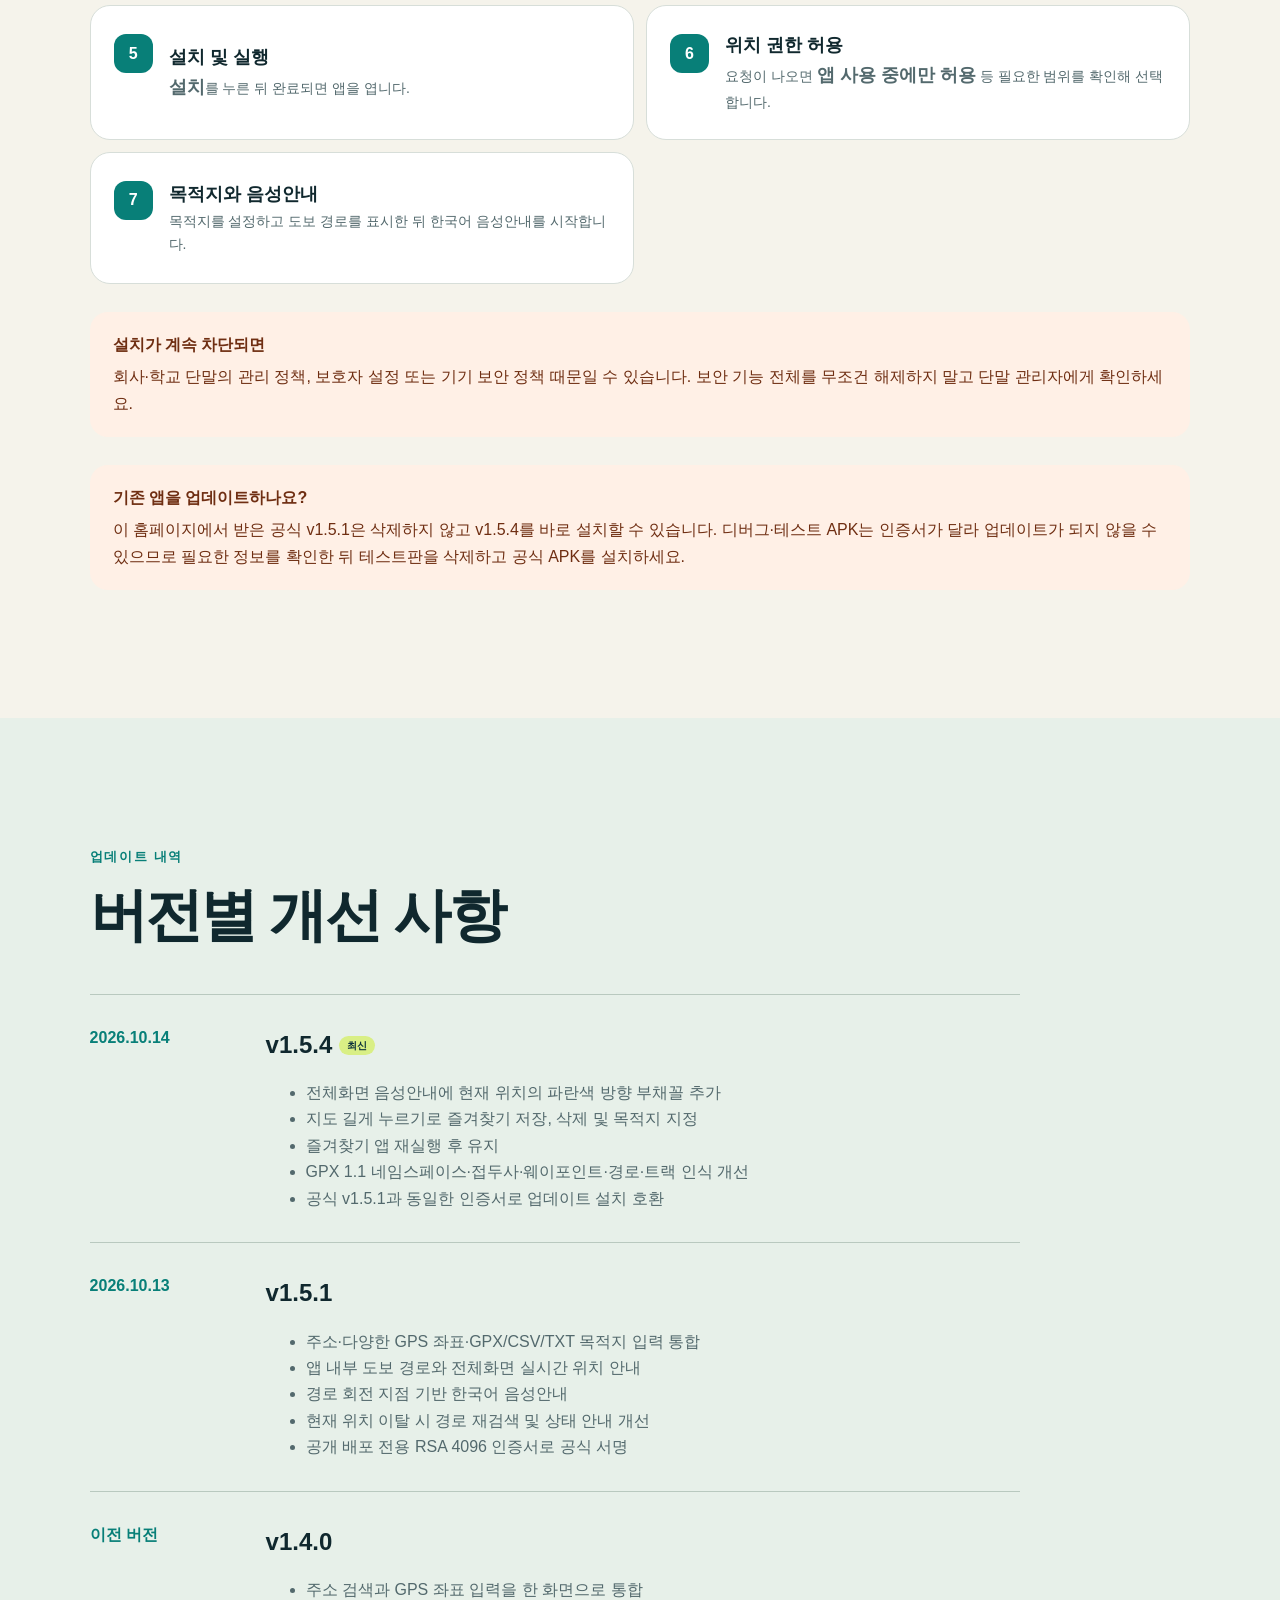
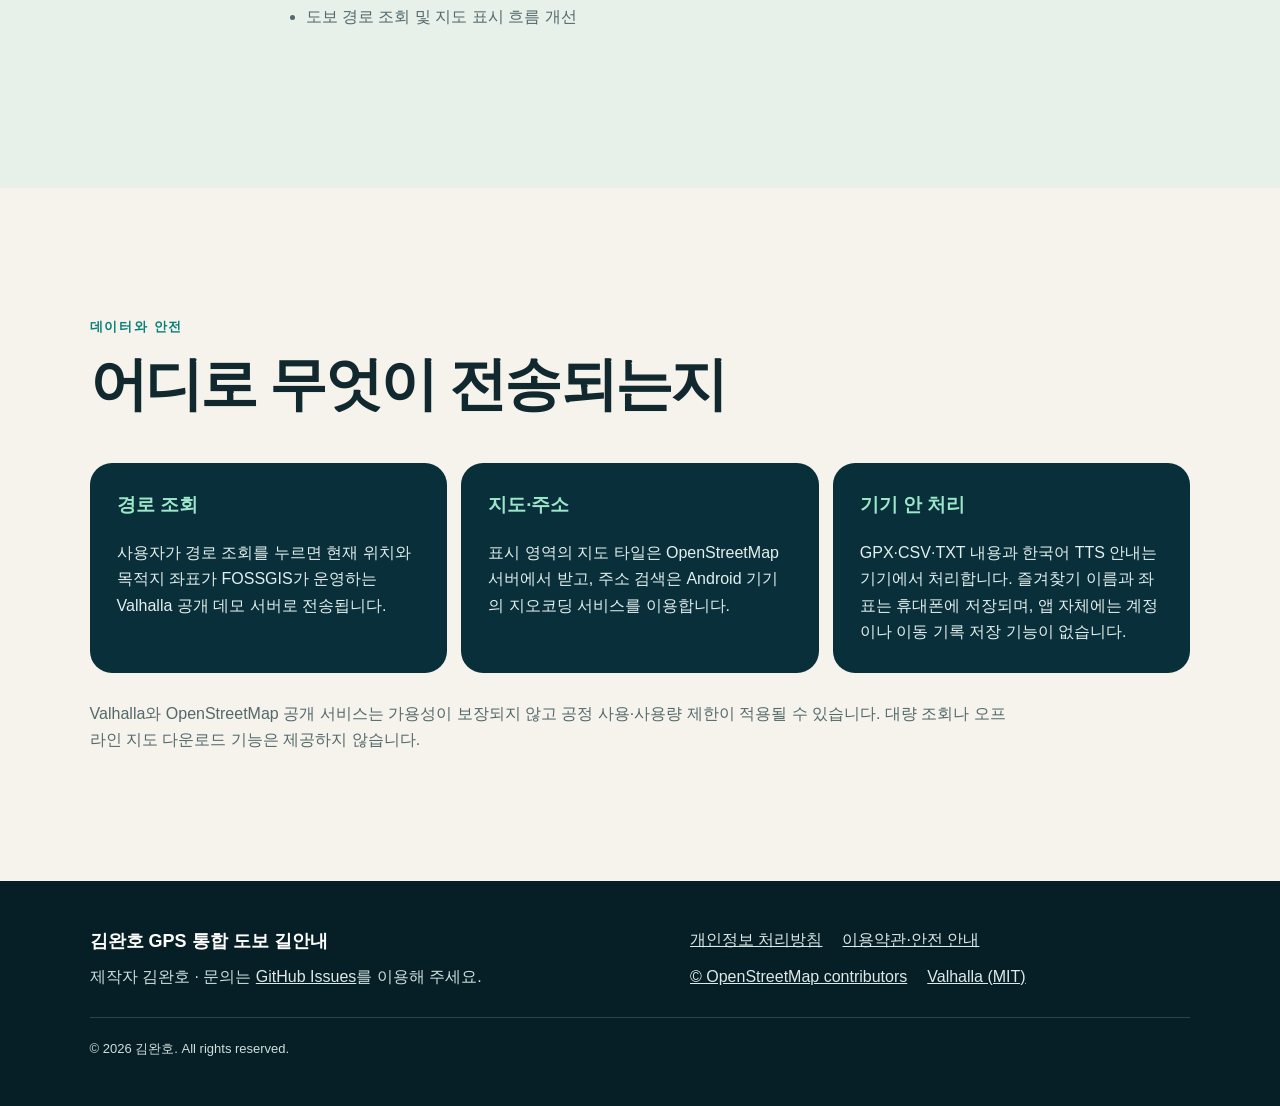
==== commit 43c4c408: "v1.5.4 방향 표시와 즐겨찾기 배포 안내" ====
--- a/index.html
+++ b/index.html
@@ -37,8 +37,8 @@
           <a class="button button-quiet" href="#guide">사용법 먼저 보기</a>
         </div>
         <ul class="hero-facts" aria-label="앱 요약">
-          <li><strong>v1.5.1</strong><span>최신 공개 버전</span></li>
-          <li><strong>53.7 MB</strong><span>APK 파일 크기</span></li>
+          <li><strong>v1.5.4</strong><span>최신 공개 버전</span></li>
+          <li><strong>55.3 MB</strong><span>APK 파일 크기</span></li>
           <li><strong>한국어</strong><span>갤럭시 TTS 안내</span></li>
         </ul>
       </div>
@@ -48,7 +48,7 @@
         <div class="route-line route-b"></div>
         <div class="phone">
           <div class="phone-top"><span>7:06</span><span>● Wi‑Fi 43%</span></div>
-          <div class="app-bar"><strong>GPS 통합 도보 길안내</strong><span>ⓘ</span></div>
+          <div class="app-bar"><strong>GPS 통합 도보 길안내</strong><span>★ ⓘ</span></div>
           <div class="app-content">
             <div class="destination-field"><small>목적지 (주소 · GPS · 위도/경도)</small><b>서울시청</b></div>
             <div class="mini-actions"><span>목적지 설정</span><i>붙여넣기</i></div>
@@ -56,12 +56,12 @@
           </div>
           <div class="map-mock" aria-hidden="true">
             <span class="map-road road-1"></span><span class="map-road road-2"></span><span class="map-road road-3"></span>
-            <span class="map-route"></span><span class="pin start">●</span><span class="pin end">●</span>
+            <span class="map-route"></span><span class="direction-sector"></span><span class="pin start">●</span><span class="pin end">●</span>
             <small>© OpenStreetMap contributors</small>
           </div>
           <div class="app-buttons"><b>앱 안에 도보 경로 표시</b><b>한국어 음성안내 시작</b><span>구글 지도에서 열기 (별도 앱)</span></div>
         </div>
-        <p class="mock-caption">현재 v1.5.1의 화면 구성에 맞춘 안내용 예시입니다.</p>
+        <p class="mock-caption">현재 v1.5.4의 화면 구성에 맞춘 안내용 예시입니다.</p>
       </div>
     </section>
 
@@ -83,6 +83,8 @@
         <article><span>04</span><h3>도보 경로와 예상 시간</h3><p>Valhalla 보행 경로를 지도에 그리고 거리와 예상 소요 시간을 보여줍니다.</p></article>
         <article><span>05</span><h3>한국어 음성안내</h3><p>갤럭시의 한국어 TTS 엔진을 사용해 경로의 회전 지점을 안내합니다.</p></article>
         <article><span>06</span><h3>전체화면 길안내</h3><p>음성안내를 시작하면 경로 중심의 전체화면 지도로 전환됩니다.</p></article>
+        <article><span>07</span><h3>현재 방향 부채꼴</h3><p>전체화면 음성안내 중 현재 위치에서 바라보거나 이동하는 방향을 파란색 부채꼴로 표시합니다.</p></article>
+        <article><span>08</span><h3>장소 즐겨찾기</h3><p>지도를 길게 눌러 장소를 저장하고, 재실행 후에도 불러와 목적지로 지정하거나 삭제할 수 있습니다.</p></article>
       </div>
     </section>
 
@@ -104,16 +106,16 @@
       <div class="download-card">
         <div>
           <p class="eyebrow">최신 설치 파일</p>
-          <h2>김완호 GPS 통합 도보 길안내 <span>v1.5.1</span></h2>
+          <h2>김완호 GPS 통합 도보 길안내 <span>v1.5.4</span></h2>
           <p>패키지명 <code>com.kimwanho.gpswalknavigator</code> · Android 7.0 이상</p>
-          <a class="button button-download" data-download-link href="https://github.com/djwanho/kimwanho-gps/releases/download/v1.5.1/kimwanho_gps_navigation_v1.5.1_official.apk">APK 직접 다운로드</a>
+          <a class="button button-download" data-download-link href="https://github.com/djwanho/kimwanho-gps/releases/download/v1.5.4/kimwanho_gps_navigation_v1.5.4_official.apk">APK 직접 다운로드</a>
           <small>Google Play가 아닌 GitHub에서 직접 받는 설치 파일입니다.</small>
         </div>
         <dl class="file-info">
-          <div><dt>파일명</dt><dd>kimwanho_gps_navigation_v1.5.1_official.apk</dd></div>
-          <div><dt>크기</dt><dd>53,660,508 bytes (약 53.7 MB)</dd></div>
+          <div><dt>파일명</dt><dd>kimwanho_gps_navigation_v1.5.4_official.apk</dd></div>
+          <div><dt>크기</dt><dd>55,325,394 bytes (약 55.3 MB)</dd></div>
           <div><dt>서명</dt><dd>APK Signature Scheme v2·v3 / RSA 4096</dd></div>
-          <div><dt>SHA-256</dt><dd><code id="checksum">919090C2B9ED854EF8CCB3195DB35FB2082F8309110240D54E0D91560619FEEA</code><button class="copy-button" type="button" data-copy-checksum>복사</button></dd></div>
+          <div><dt>SHA-256</dt><dd><code id="checksum">D99BB88DBCFE3F37924B3A371A2730908953B0E58D609F7A9F0C595327277A4A</code><button class="copy-button" type="button" data-copy-checksum>복사</button></dd></div>
         </dl>
       </div>
     </section>
@@ -134,13 +136,14 @@
         <li><b>목적지와 음성안내</b><span>목적지를 설정하고 도보 경로를 표시한 뒤 한국어 음성안내를 시작합니다.</span></li>
       </ol>
       <aside class="warning"><strong>설치가 계속 차단되면</strong><p>회사·학교 단말의 관리 정책, 보호자 설정 또는 기기 보안 정책 때문일 수 있습니다. 보안 기능 전체를 무조건 해제하지 말고 단말 관리자에게 확인하세요.</p></aside>
-      <aside class="warning"><strong>이전 테스트판이 설치되어 있나요?</strong><p>v1.5.1 공식 APK는 테스트용 인증서가 아닌 전용 배포 인증서로 서명되었습니다. 같은 패키지의 디버그·테스트 APK 위에는 업데이트 설치가 되지 않을 수 있습니다. 필요한 정보를 확인한 뒤 기존 테스트판을 삭제하고 공식 APK를 새로 설치하세요.</p></aside>
+      <aside class="warning"><strong>기존 앱을 업데이트하나요?</strong><p>이 홈페이지에서 받은 공식 v1.5.1은 삭제하지 않고 v1.5.4를 바로 설치할 수 있습니다. 디버그·테스트 APK는 인증서가 달라 업데이트가 되지 않을 수 있으므로 필요한 정보를 확인한 뒤 테스트판을 삭제하고 공식 APK를 설치하세요.</p></aside>
     </section>
 
     <section id="updates" class="section updates-section">
       <div class="section-heading"><p class="eyebrow">업데이트 내역</p><h2>버전별 개선 사항</h2></div>
       <div class="timeline">
-        <article><time datetime="2026-10-13">2026.10.13</time><div><h3>v1.5.1 <span>최신</span></h3><ul><li>주소·다양한 GPS 좌표·GPX/CSV/TXT 목적지 입력 통합</li><li>앱 내부 도보 경로와 전체화면 실시간 위치 안내</li><li>경로 회전 지점 기반 한국어 음성안내</li><li>현재 위치 이탈 시 경로 재검색 및 상태 안내 개선</li><li>공개 배포 전용 RSA 4096 인증서로 공식 서명</li></ul></div></article>
+        <article><time datetime="2026-10-14">2026.10.14</time><div><h3>v1.5.4 <span>최신</span></h3><ul><li>전체화면 음성안내에 현재 위치의 파란색 방향 부채꼴 추가</li><li>지도 길게 누르기로 즐겨찾기 저장, 삭제 및 목적지 지정</li><li>즐겨찾기 앱 재실행 후 유지</li><li>GPX 1.1 네임스페이스·접두사·웨이포인트·경로·트랙 인식 개선</li><li>공식 v1.5.1과 동일한 인증서로 업데이트 설치 호환</li></ul></div></article>
+        <article><time datetime="2026-10-13">2026.10.13</time><div><h3>v1.5.1</h3><ul><li>주소·다양한 GPS 좌표·GPX/CSV/TXT 목적지 입력 통합</li><li>앱 내부 도보 경로와 전체화면 실시간 위치 안내</li><li>경로 회전 지점 기반 한국어 음성안내</li><li>현재 위치 이탈 시 경로 재검색 및 상태 안내 개선</li><li>공개 배포 전용 RSA 4096 인증서로 공식 서명</li></ul></div></article>
         <article><time>이전 버전</time><div><h3>v1.4.0</h3><ul><li>주소 검색과 GPS 좌표 입력을 한 화면으로 통합</li><li>도보 경로 조회 및 지도 표시 흐름 개선</li></ul></div></article>
       </div>
     </section>
@@ -150,7 +153,7 @@
       <div class="transparency-grid">
         <article><h3>경로 조회</h3><p>사용자가 경로 조회를 누르면 현재 위치와 목적지 좌표가 FOSSGIS가 운영하는 Valhalla 공개 데모 서버로 전송됩니다.</p></article>
         <article><h3>지도·주소</h3><p>표시 영역의 지도 타일은 OpenStreetMap 서버에서 받고, 주소 검색은 Android 기기의 지오코딩 서비스를 이용합니다.</p></article>
-        <article><h3>기기 안 처리</h3><p>GPX·CSV·TXT 내용과 한국어 TTS 안내는 기기에서 처리합니다. 앱 자체에는 계정이나 위치 기록 저장 기능이 없습니다.</p></article>
+        <article><h3>기기 안 처리</h3><p>GPX·CSV·TXT 내용과 한국어 TTS 안내는 기기에서 처리합니다. 즐겨찾기 이름과 좌표는 휴대폰에 저장되며, 앱 자체에는 계정이나 이동 기록 저장 기능이 없습니다.</p></article>
       </div>
       <p class="service-note">Valhalla와 OpenStreetMap 공개 서비스는 가용성이 보장되지 않고 공정 사용·사용량 제한이 적용될 수 있습니다. 대량 조회나 오프라인 지도 다운로드 기능은 제공하지 않습니다.</p>
     </section>
--- a/styles.css
+++ b/styles.css
@@ -68,6 +68,7 @@
 .map-road { position: absolute; height: 12px; border: 2px solid #c6bca7; background: #f7f1e5; transform-origin: left center; }
 .road-1 { top: 38px; left: -20px; width: 410px; transform: rotate(19deg); }.road-2 { top: 180px; left: -10px; width: 390px; transform: rotate(-15deg); }.road-3 { top: -10px; left: 170px; width: 340px; transform: rotate(87deg); }
 .map-route { position: absolute; top: 35px; left: 155px; width: 92px; height: 155px; border: 5px solid #087f78; border-left: 0; border-bottom-right-radius: 60px; transform: rotate(10deg); }
+.direction-sector { position: absolute; top: 16px; left: 127px; width: 70px; height: 72px; border-radius: 50% 50% 8px 8px; background: rgba(33,150,243,.34); clip-path: polygon(50% 100%, 5% 0, 95% 0); transform: rotate(5deg); transform-origin: 50% 100%; }
 .pin { position: absolute; display: grid; width: 23px; height: 23px; place-items: center; border: 4px solid #fff; border-radius: 50%; color: #fff; font-size: 7px; }.pin.start { top: 26px; left: 148px; background: #196dd0; }.pin.end { right: 82px; bottom: 46px; background: #df523a; }
 .map-mock small { position: absolute; right: 4px; bottom: 3px; padding: 1px 3px; background: rgba(255,255,255,.8); font-size: 6px; }
 .app-buttons { display: grid; gap: 6px; padding: 10px 12px 16px; text-align: center; background: #fff; font-size: 10px; }
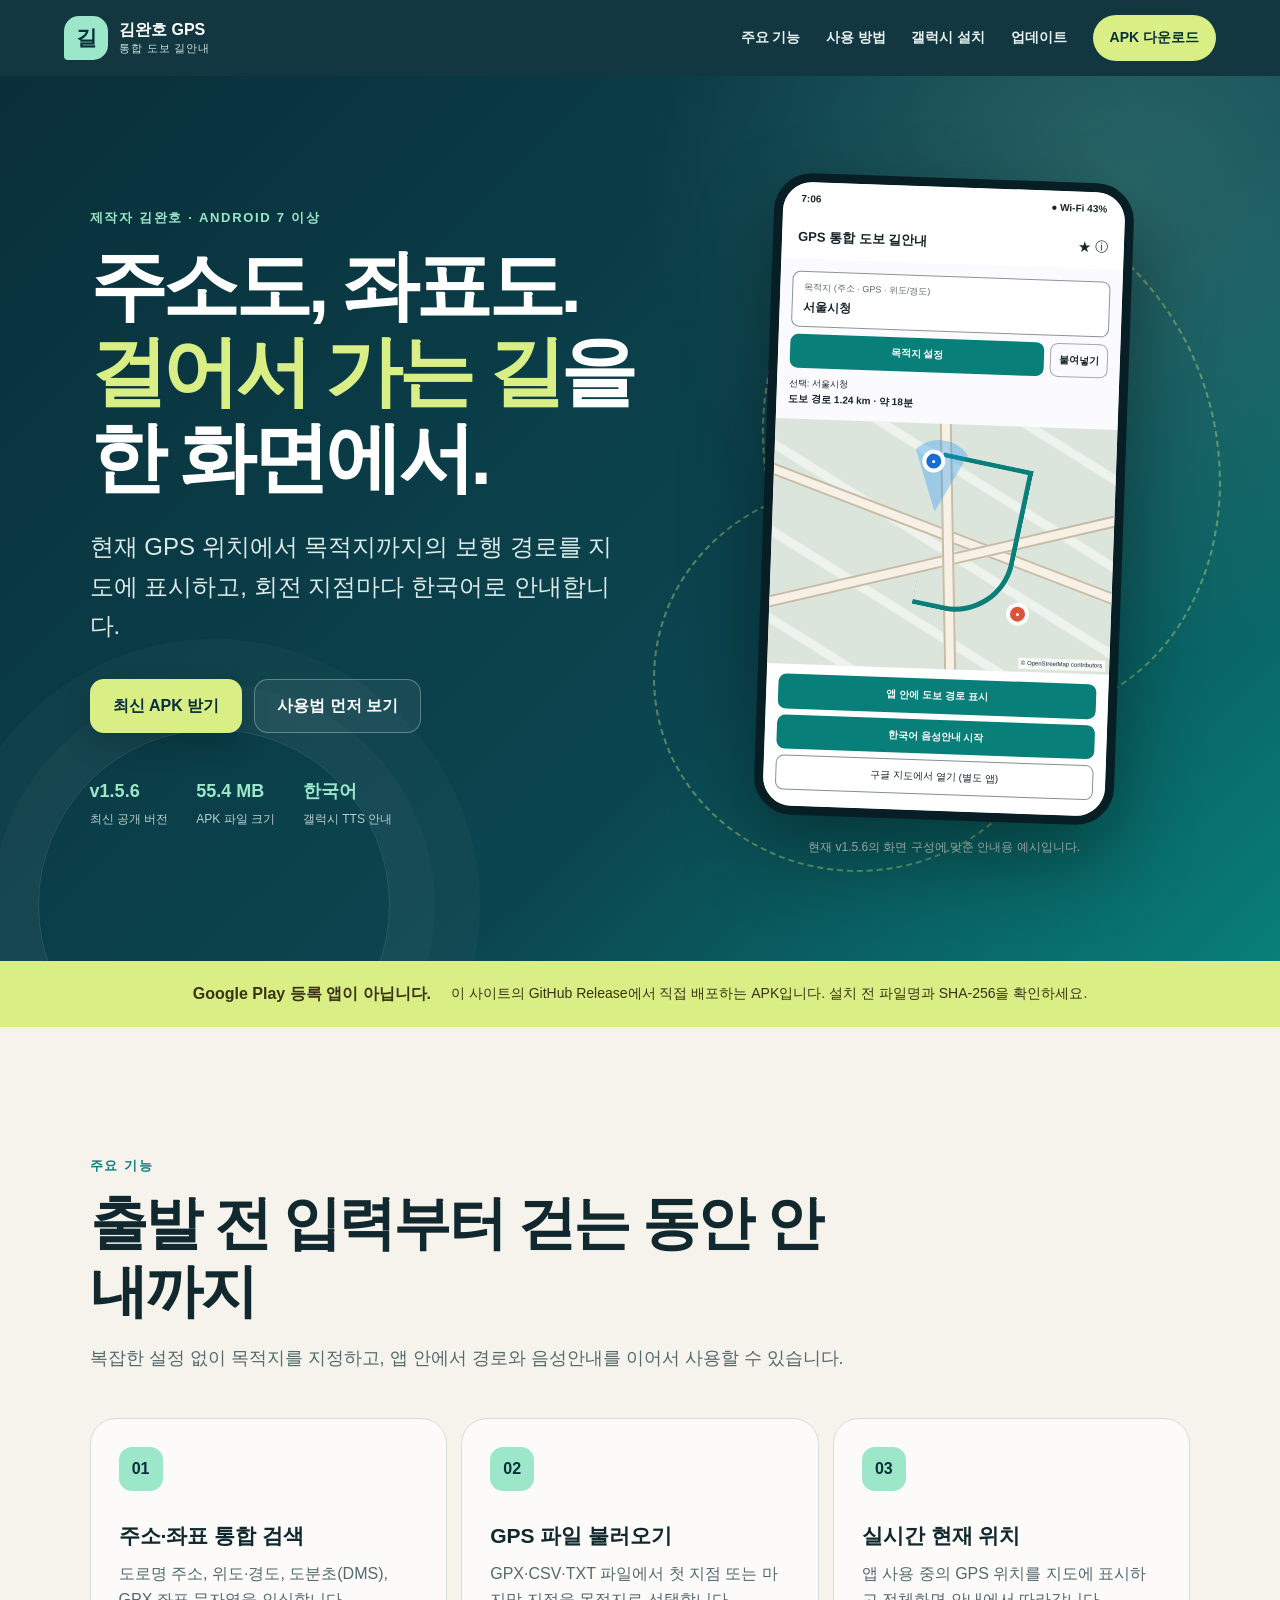
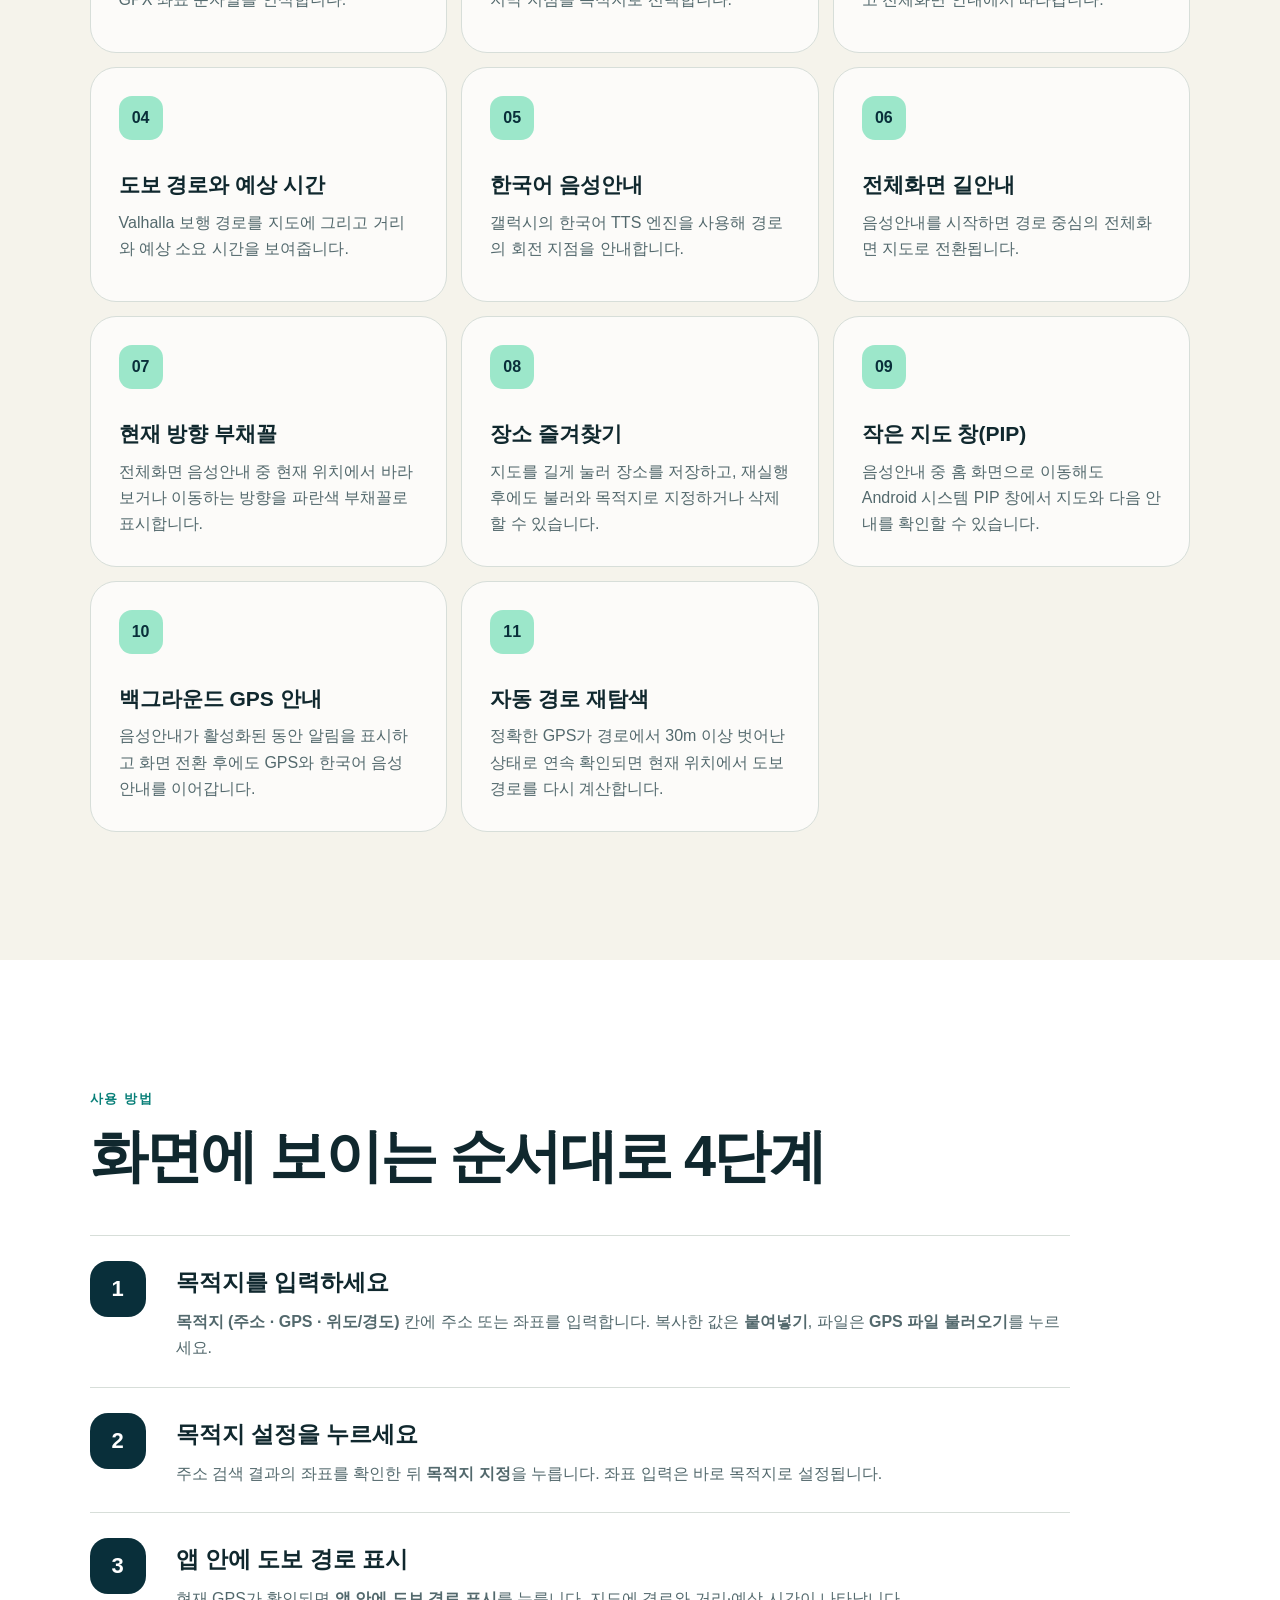
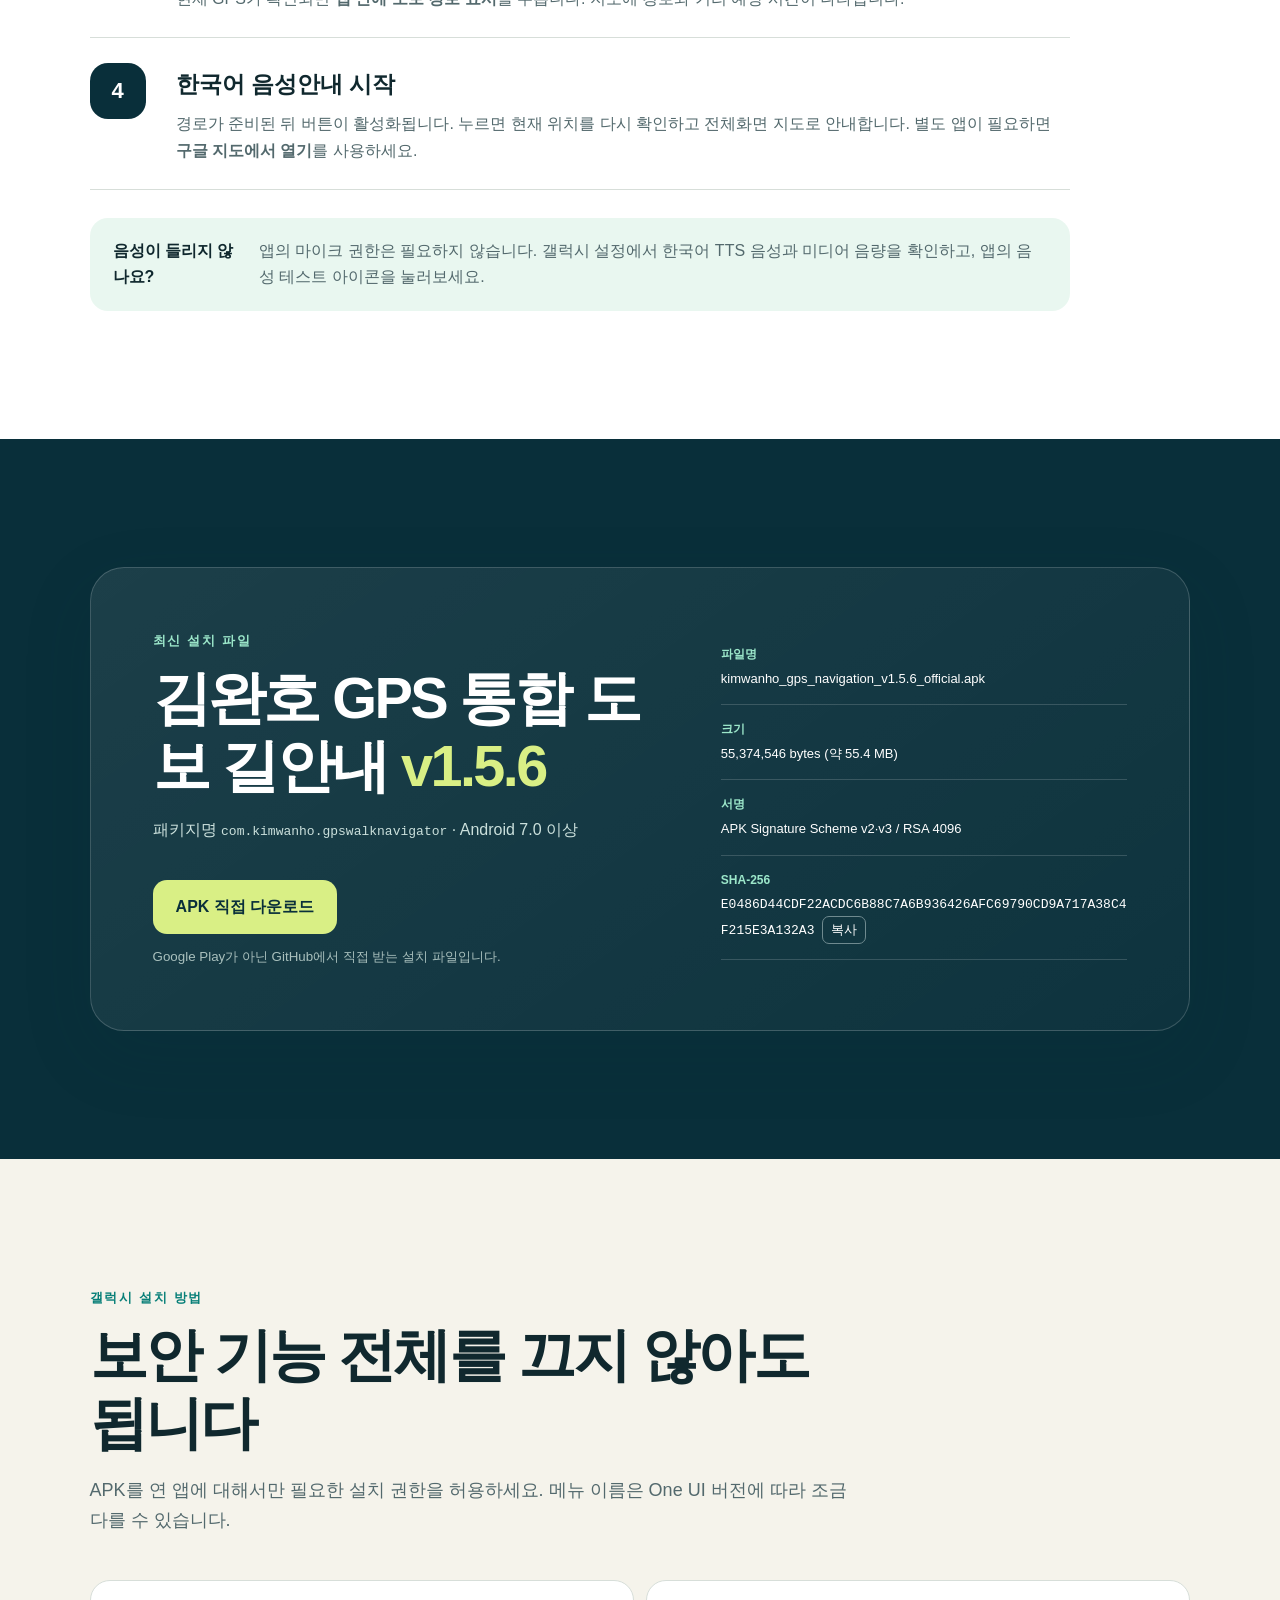
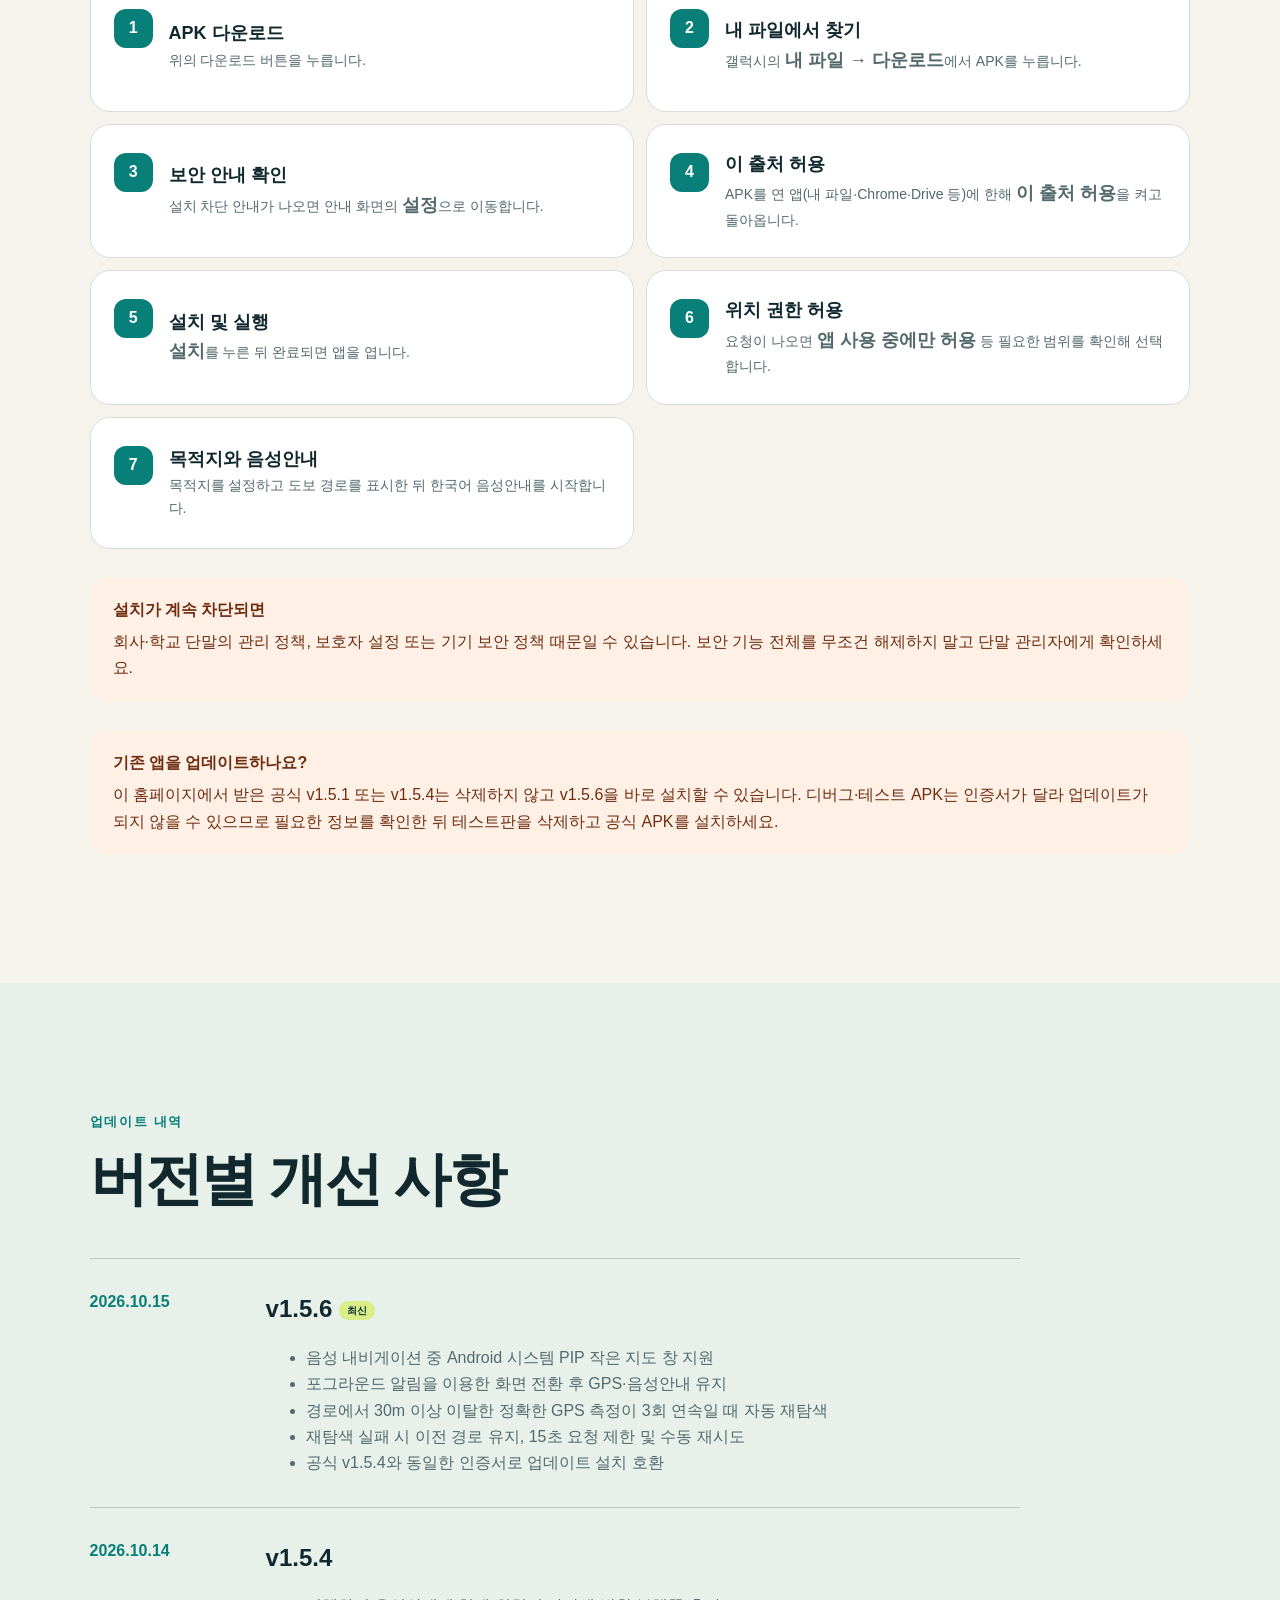
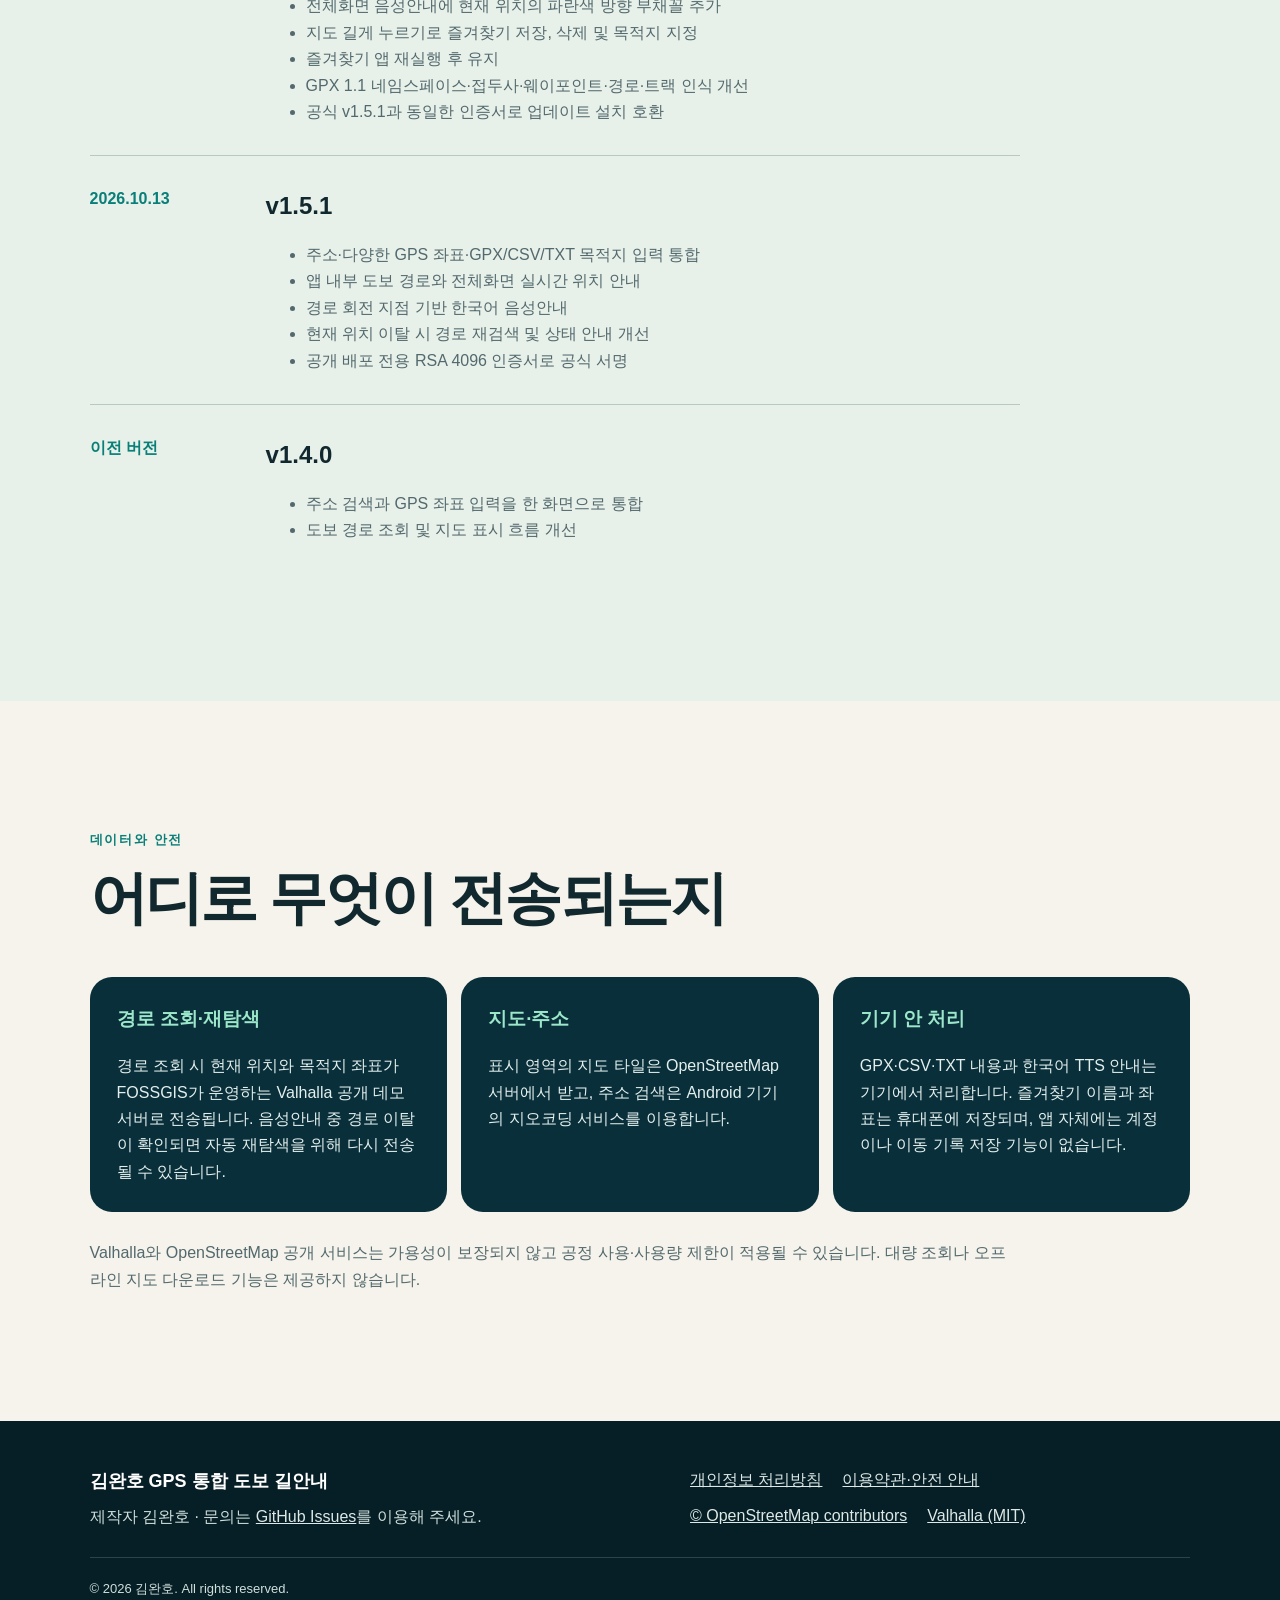
==== commit 7676f93c: "v1.5.6 PIP와 자동 재탐색 배포 안내" ====
--- a/index.html
+++ b/index.html
@@ -37,8 +37,8 @@
           <a class="button button-quiet" href="#guide">사용법 먼저 보기</a>
         </div>
         <ul class="hero-facts" aria-label="앱 요약">
-          <li><strong>v1.5.4</strong><span>최신 공개 버전</span></li>
-          <li><strong>55.3 MB</strong><span>APK 파일 크기</span></li>
+          <li><strong>v1.5.6</strong><span>최신 공개 버전</span></li>
+          <li><strong>55.4 MB</strong><span>APK 파일 크기</span></li>
           <li><strong>한국어</strong><span>갤럭시 TTS 안내</span></li>
         </ul>
       </div>
@@ -61,7 +61,7 @@
           </div>
           <div class="app-buttons"><b>앱 안에 도보 경로 표시</b><b>한국어 음성안내 시작</b><span>구글 지도에서 열기 (별도 앱)</span></div>
         </div>
-        <p class="mock-caption">현재 v1.5.4의 화면 구성에 맞춘 안내용 예시입니다.</p>
+        <p class="mock-caption">현재 v1.5.6의 화면 구성에 맞춘 안내용 예시입니다.</p>
       </div>
     </section>
 
@@ -85,6 +85,9 @@
         <article><span>06</span><h3>전체화면 길안내</h3><p>음성안내를 시작하면 경로 중심의 전체화면 지도로 전환됩니다.</p></article>
         <article><span>07</span><h3>현재 방향 부채꼴</h3><p>전체화면 음성안내 중 현재 위치에서 바라보거나 이동하는 방향을 파란색 부채꼴로 표시합니다.</p></article>
         <article><span>08</span><h3>장소 즐겨찾기</h3><p>지도를 길게 눌러 장소를 저장하고, 재실행 후에도 불러와 목적지로 지정하거나 삭제할 수 있습니다.</p></article>
+        <article><span>09</span><h3>작은 지도 창(PIP)</h3><p>음성안내 중 홈 화면으로 이동해도 Android 시스템 PIP 창에서 지도와 다음 안내를 확인할 수 있습니다.</p></article>
+        <article><span>10</span><h3>백그라운드 GPS 안내</h3><p>음성안내가 활성화된 동안 알림을 표시하고 화면 전환 후에도 GPS와 한국어 음성안내를 이어갑니다.</p></article>
+        <article><span>11</span><h3>자동 경로 재탐색</h3><p>정확한 GPS가 경로에서 30m 이상 벗어난 상태로 연속 확인되면 현재 위치에서 도보 경로를 다시 계산합니다.</p></article>
       </div>
     </section>
 
@@ -106,16 +109,16 @@
       <div class="download-card">
         <div>
           <p class="eyebrow">최신 설치 파일</p>
-          <h2>김완호 GPS 통합 도보 길안내 <span>v1.5.4</span></h2>
+          <h2>김완호 GPS 통합 도보 길안내 <span>v1.5.6</span></h2>
           <p>패키지명 <code>com.kimwanho.gpswalknavigator</code> · Android 7.0 이상</p>
-          <a class="button button-download" data-download-link href="https://github.com/djwanho/kimwanho-gps/releases/download/v1.5.4/kimwanho_gps_navigation_v1.5.4_official.apk">APK 직접 다운로드</a>
+          <a class="button button-download" data-download-link href="https://github.com/djwanho/kimwanho-gps/releases/download/v1.5.6/kimwanho_gps_navigation_v1.5.6_official.apk">APK 직접 다운로드</a>
           <small>Google Play가 아닌 GitHub에서 직접 받는 설치 파일입니다.</small>
         </div>
         <dl class="file-info">
-          <div><dt>파일명</dt><dd>kimwanho_gps_navigation_v1.5.4_official.apk</dd></div>
-          <div><dt>크기</dt><dd>55,325,394 bytes (약 55.3 MB)</dd></div>
+          <div><dt>파일명</dt><dd>kimwanho_gps_navigation_v1.5.6_official.apk</dd></div>
+          <div><dt>크기</dt><dd>55,374,546 bytes (약 55.4 MB)</dd></div>
           <div><dt>서명</dt><dd>APK Signature Scheme v2·v3 / RSA 4096</dd></div>
-          <div><dt>SHA-256</dt><dd><code id="checksum">D99BB88DBCFE3F37924B3A371A2730908953B0E58D609F7A9F0C595327277A4A</code><button class="copy-button" type="button" data-copy-checksum>복사</button></dd></div>
+          <div><dt>SHA-256</dt><dd><code id="checksum">E0486D44CDF22ACDC6B88C7A6B936426AFC69790CD9A717A38C4F215E3A132A3</code><button class="copy-button" type="button" data-copy-checksum>복사</button></dd></div>
         </dl>
       </div>
     </section>
@@ -136,13 +139,14 @@
         <li><b>목적지와 음성안내</b><span>목적지를 설정하고 도보 경로를 표시한 뒤 한국어 음성안내를 시작합니다.</span></li>
       </ol>
       <aside class="warning"><strong>설치가 계속 차단되면</strong><p>회사·학교 단말의 관리 정책, 보호자 설정 또는 기기 보안 정책 때문일 수 있습니다. 보안 기능 전체를 무조건 해제하지 말고 단말 관리자에게 확인하세요.</p></aside>
-      <aside class="warning"><strong>기존 앱을 업데이트하나요?</strong><p>이 홈페이지에서 받은 공식 v1.5.1은 삭제하지 않고 v1.5.4를 바로 설치할 수 있습니다. 디버그·테스트 APK는 인증서가 달라 업데이트가 되지 않을 수 있으므로 필요한 정보를 확인한 뒤 테스트판을 삭제하고 공식 APK를 설치하세요.</p></aside>
+      <aside class="warning"><strong>기존 앱을 업데이트하나요?</strong><p>이 홈페이지에서 받은 공식 v1.5.1 또는 v1.5.4는 삭제하지 않고 v1.5.6을 바로 설치할 수 있습니다. 디버그·테스트 APK는 인증서가 달라 업데이트가 되지 않을 수 있으므로 필요한 정보를 확인한 뒤 테스트판을 삭제하고 공식 APK를 설치하세요.</p></aside>
     </section>
 
     <section id="updates" class="section updates-section">
       <div class="section-heading"><p class="eyebrow">업데이트 내역</p><h2>버전별 개선 사항</h2></div>
       <div class="timeline">
-        <article><time datetime="2026-10-14">2026.10.14</time><div><h3>v1.5.4 <span>최신</span></h3><ul><li>전체화면 음성안내에 현재 위치의 파란색 방향 부채꼴 추가</li><li>지도 길게 누르기로 즐겨찾기 저장, 삭제 및 목적지 지정</li><li>즐겨찾기 앱 재실행 후 유지</li><li>GPX 1.1 네임스페이스·접두사·웨이포인트·경로·트랙 인식 개선</li><li>공식 v1.5.1과 동일한 인증서로 업데이트 설치 호환</li></ul></div></article>
+        <article><time datetime="2026-10-15">2026.10.15</time><div><h3>v1.5.6 <span>최신</span></h3><ul><li>음성 내비게이션 중 Android 시스템 PIP 작은 지도 창 지원</li><li>포그라운드 알림을 이용한 화면 전환 후 GPS·음성안내 유지</li><li>경로에서 30m 이상 이탈한 정확한 GPS 측정이 3회 연속일 때 자동 재탐색</li><li>재탐색 실패 시 이전 경로 유지, 15초 요청 제한 및 수동 재시도</li><li>공식 v1.5.4와 동일한 인증서로 업데이트 설치 호환</li></ul></div></article>
+        <article><time datetime="2026-10-14">2026.10.14</time><div><h3>v1.5.4</h3><ul><li>전체화면 음성안내에 현재 위치의 파란색 방향 부채꼴 추가</li><li>지도 길게 누르기로 즐겨찾기 저장, 삭제 및 목적지 지정</li><li>즐겨찾기 앱 재실행 후 유지</li><li>GPX 1.1 네임스페이스·접두사·웨이포인트·경로·트랙 인식 개선</li><li>공식 v1.5.1과 동일한 인증서로 업데이트 설치 호환</li></ul></div></article>
         <article><time datetime="2026-10-13">2026.10.13</time><div><h3>v1.5.1</h3><ul><li>주소·다양한 GPS 좌표·GPX/CSV/TXT 목적지 입력 통합</li><li>앱 내부 도보 경로와 전체화면 실시간 위치 안내</li><li>경로 회전 지점 기반 한국어 음성안내</li><li>현재 위치 이탈 시 경로 재검색 및 상태 안내 개선</li><li>공개 배포 전용 RSA 4096 인증서로 공식 서명</li></ul></div></article>
         <article><time>이전 버전</time><div><h3>v1.4.0</h3><ul><li>주소 검색과 GPS 좌표 입력을 한 화면으로 통합</li><li>도보 경로 조회 및 지도 표시 흐름 개선</li></ul></div></article>
       </div>
@@ -151,7 +155,7 @@
     <section class="section transparency-section">
       <div class="section-heading"><p class="eyebrow">데이터와 안전</p><h2>어디로 무엇이 전송되는지</h2></div>
       <div class="transparency-grid">
-        <article><h3>경로 조회</h3><p>사용자가 경로 조회를 누르면 현재 위치와 목적지 좌표가 FOSSGIS가 운영하는 Valhalla 공개 데모 서버로 전송됩니다.</p></article>
+        <article><h3>경로 조회·재탐색</h3><p>경로 조회 시 현재 위치와 목적지 좌표가 FOSSGIS가 운영하는 Valhalla 공개 데모 서버로 전송됩니다. 음성안내 중 경로 이탈이 확인되면 자동 재탐색을 위해 다시 전송될 수 있습니다.</p></article>
         <article><h3>지도·주소</h3><p>표시 영역의 지도 타일은 OpenStreetMap 서버에서 받고, 주소 검색은 Android 기기의 지오코딩 서비스를 이용합니다.</p></article>
         <article><h3>기기 안 처리</h3><p>GPX·CSV·TXT 내용과 한국어 TTS 안내는 기기에서 처리합니다. 즐겨찾기 이름과 좌표는 휴대폰에 저장되며, 앱 자체에는 계정이나 이동 기록 저장 기능이 없습니다.</p></article>
       </div>
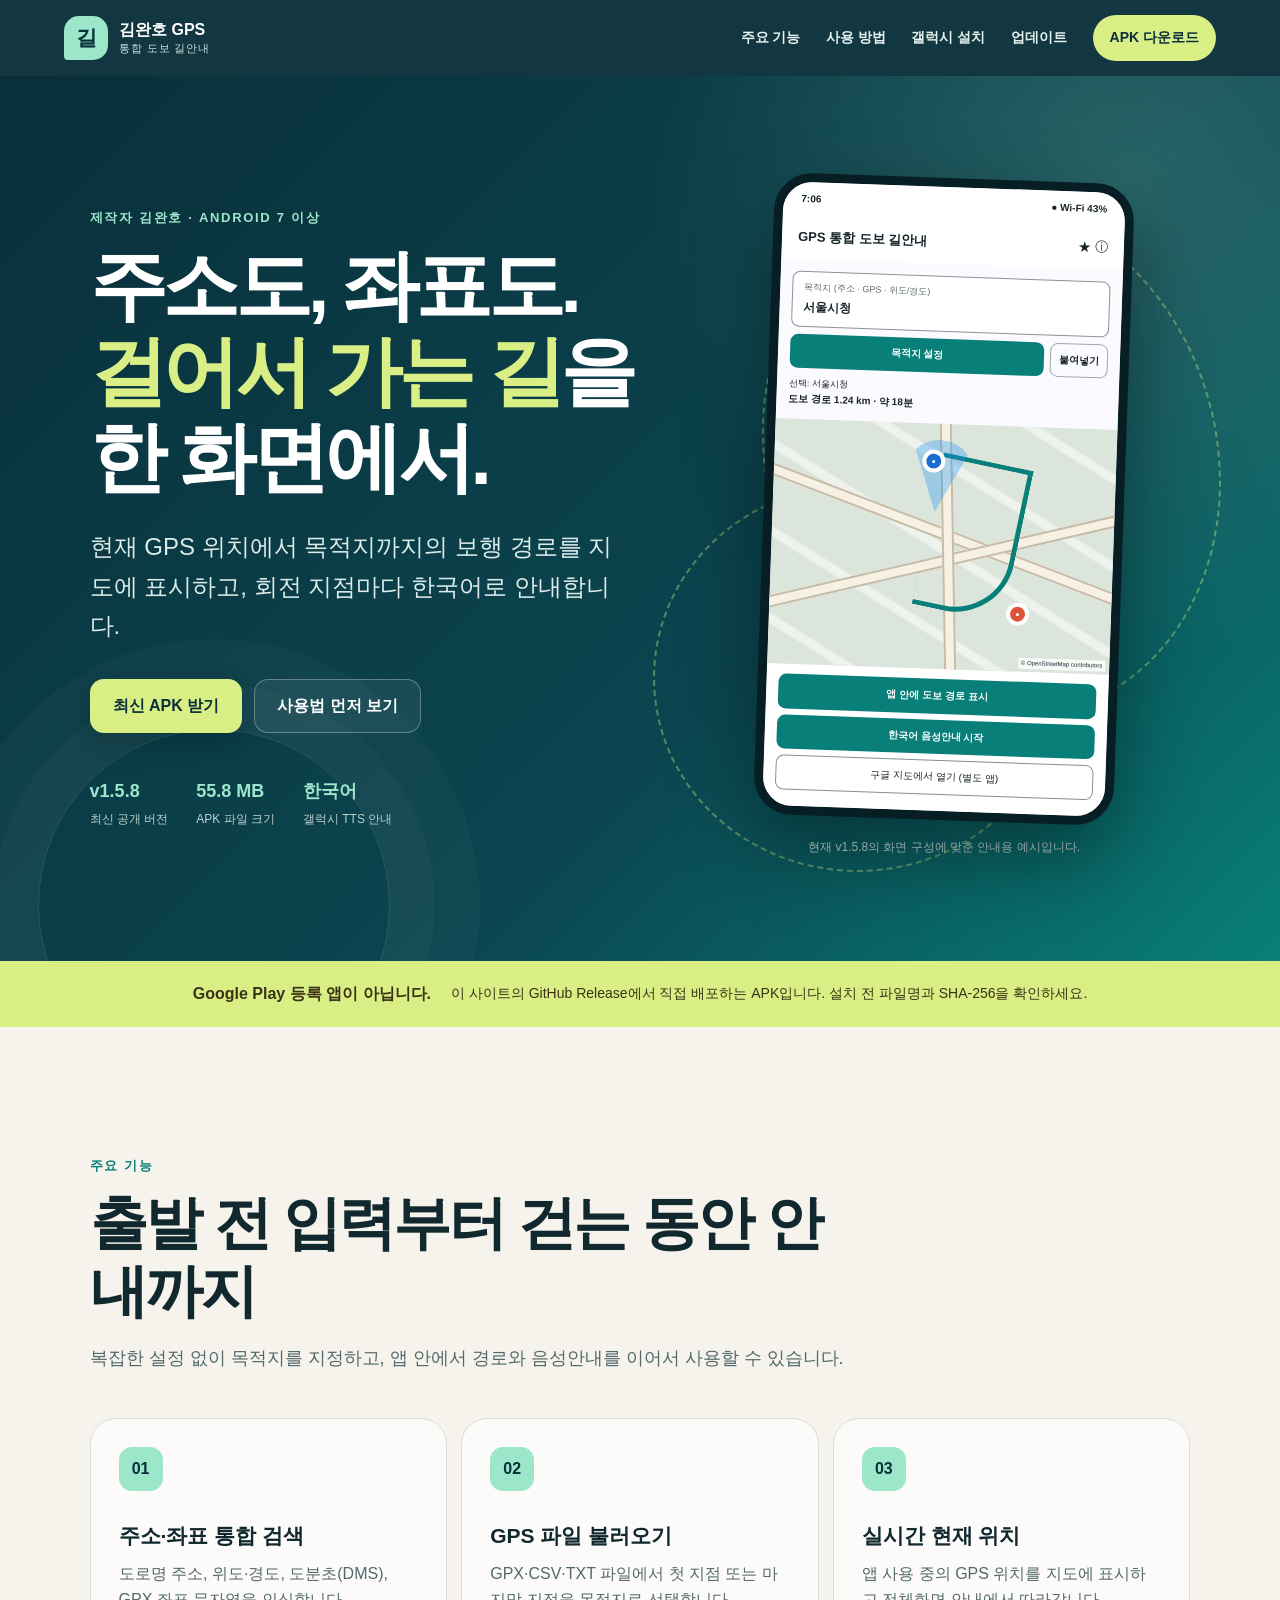
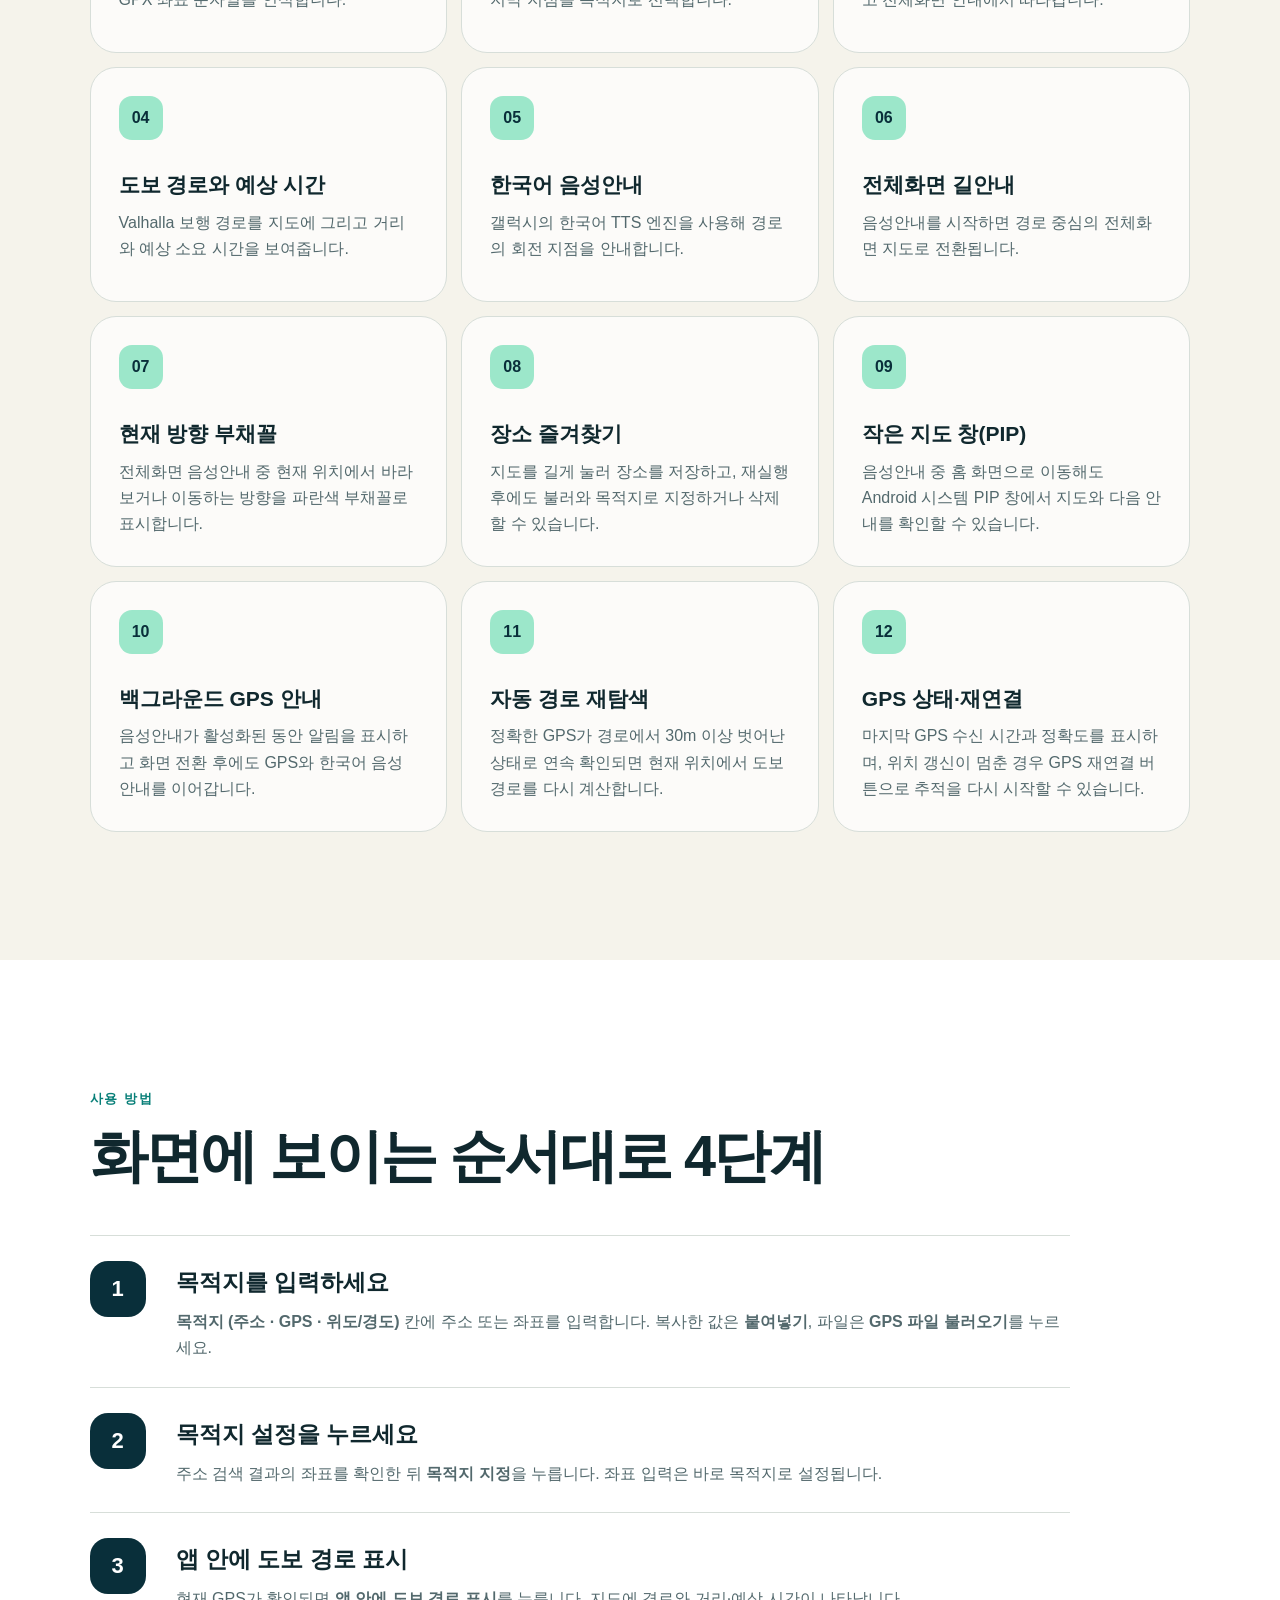
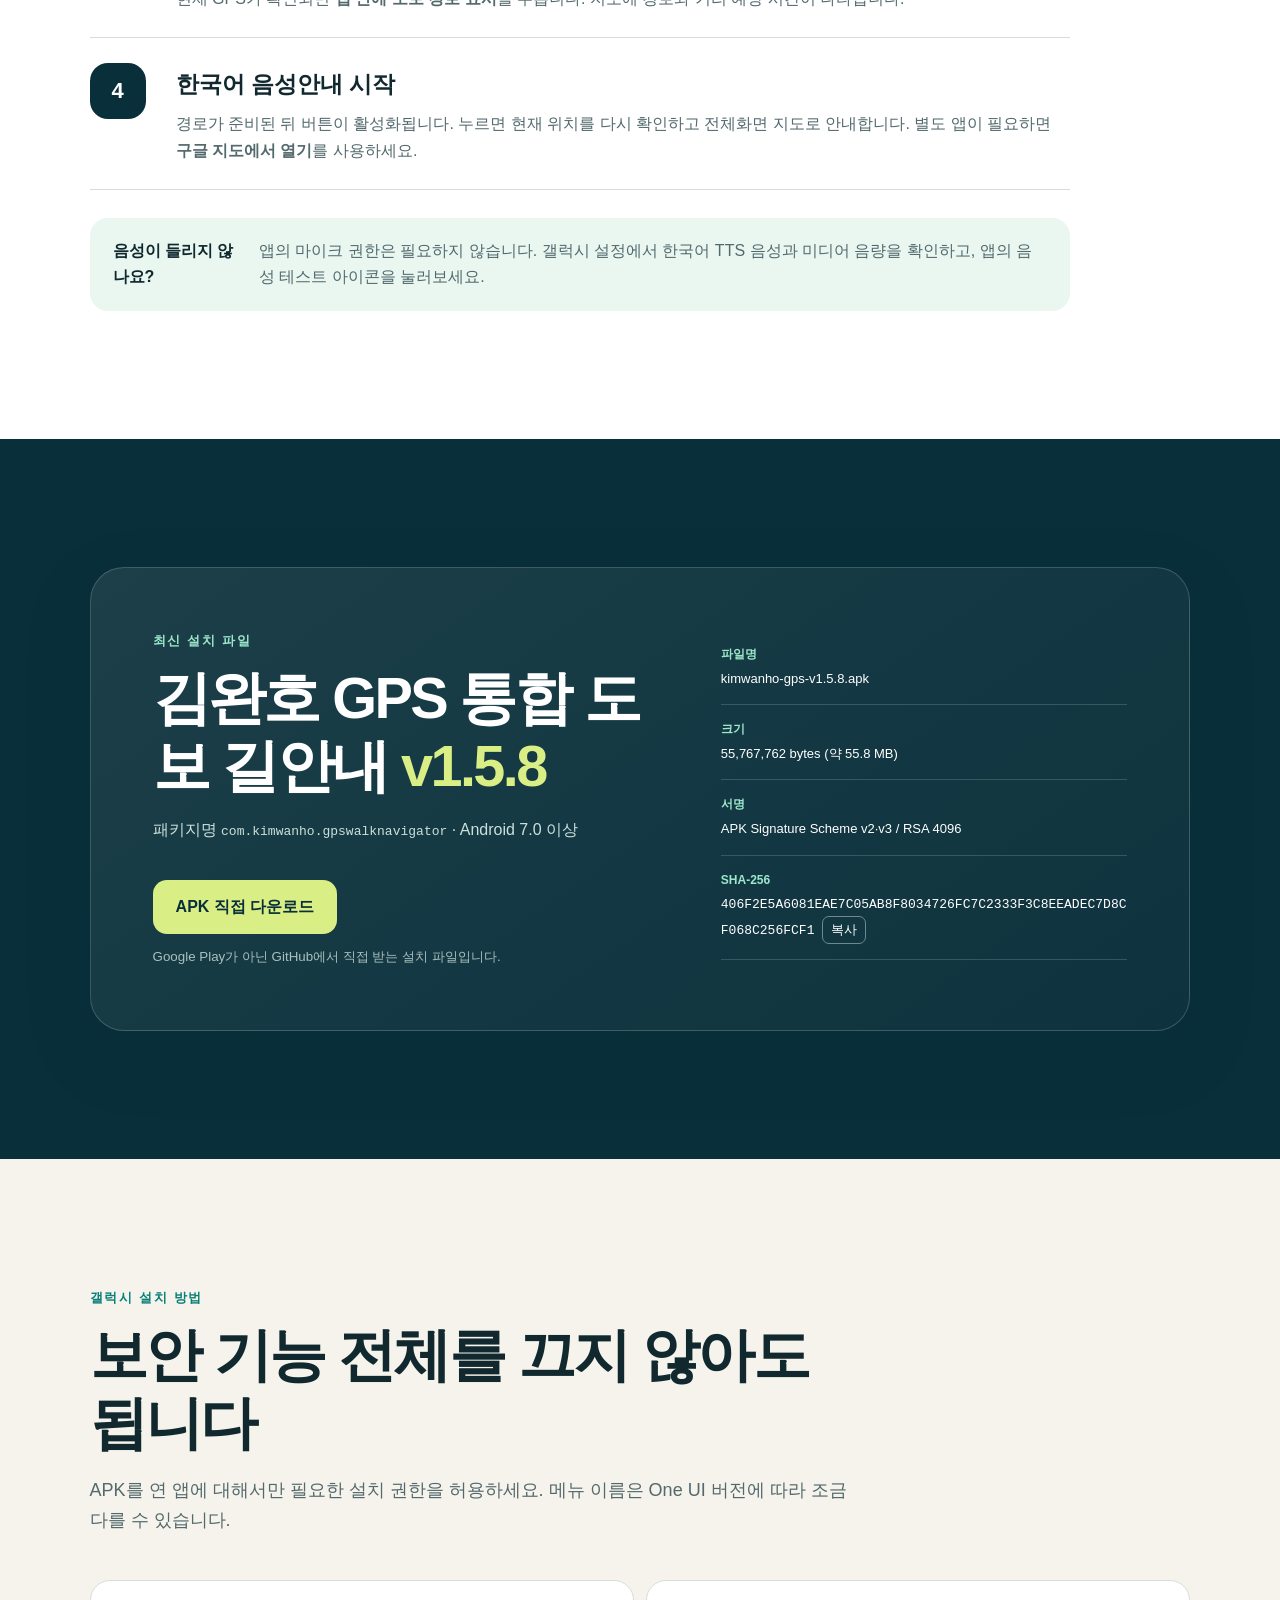
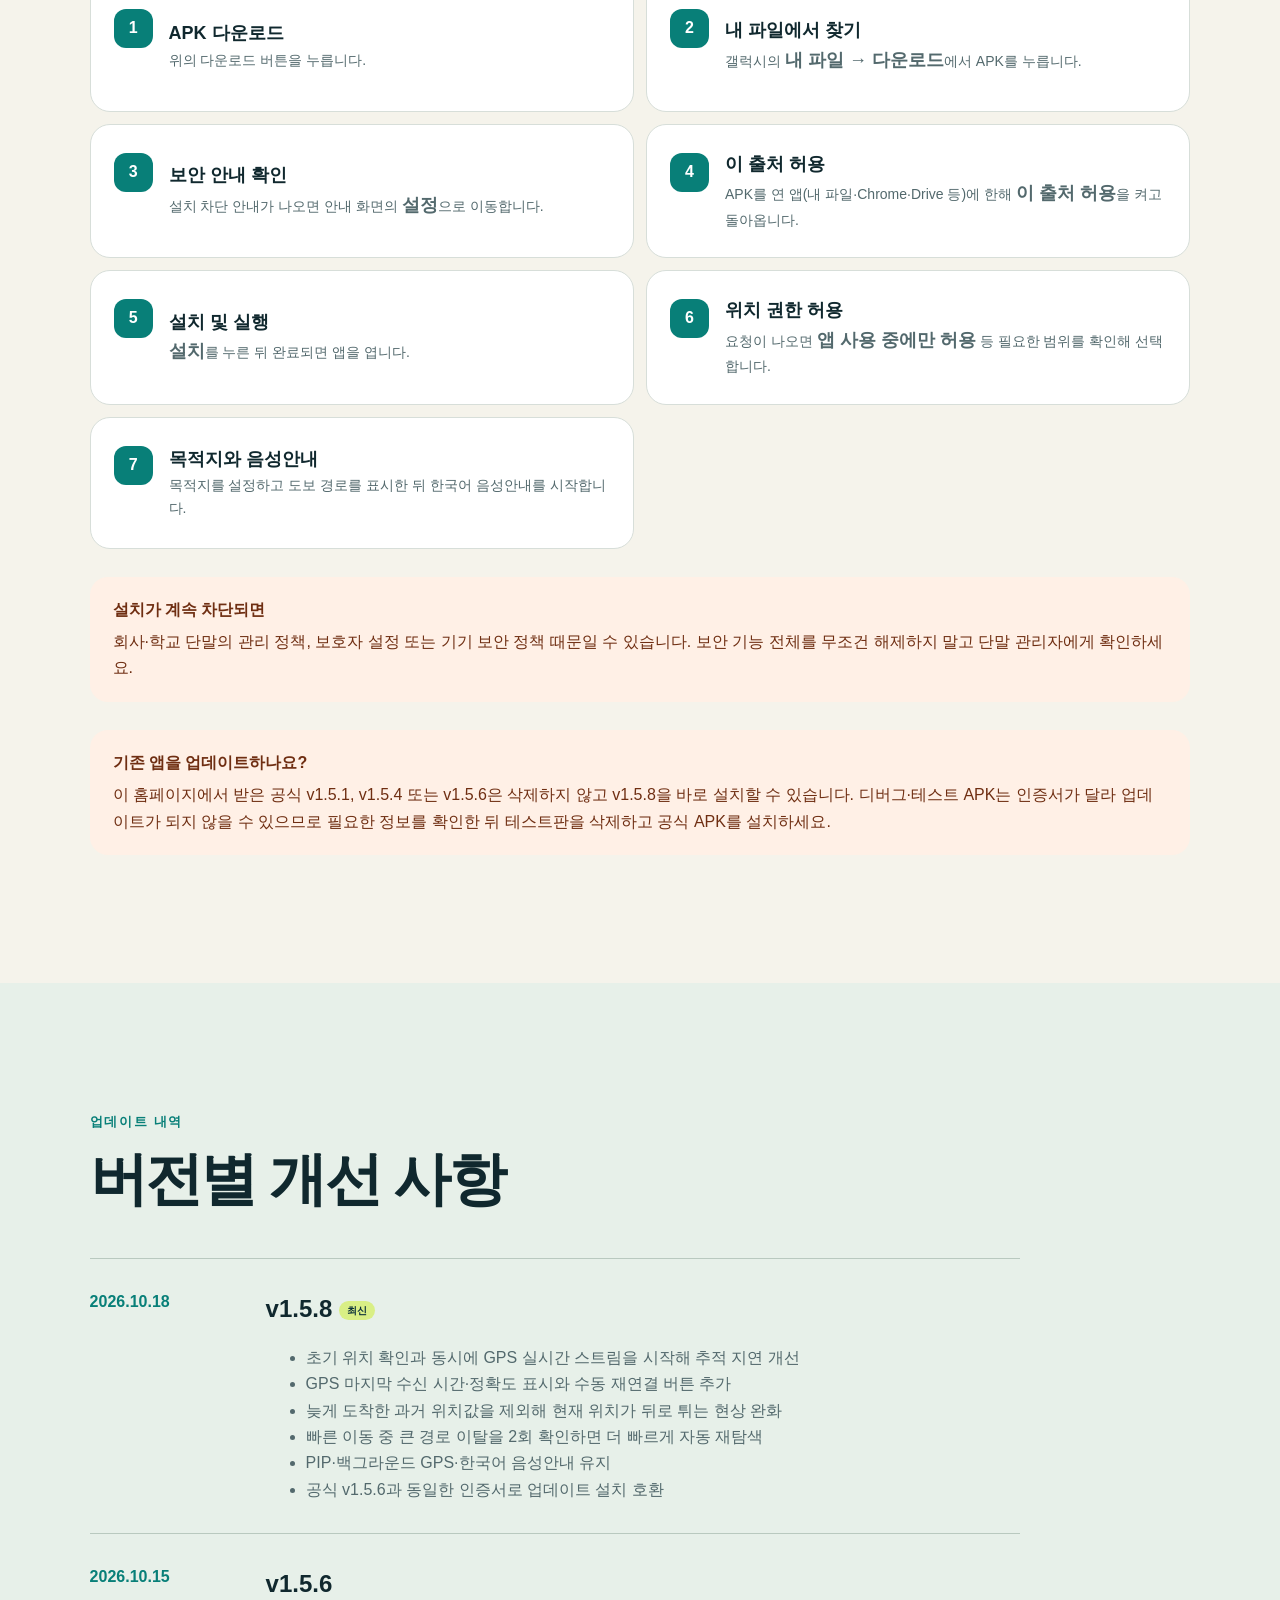
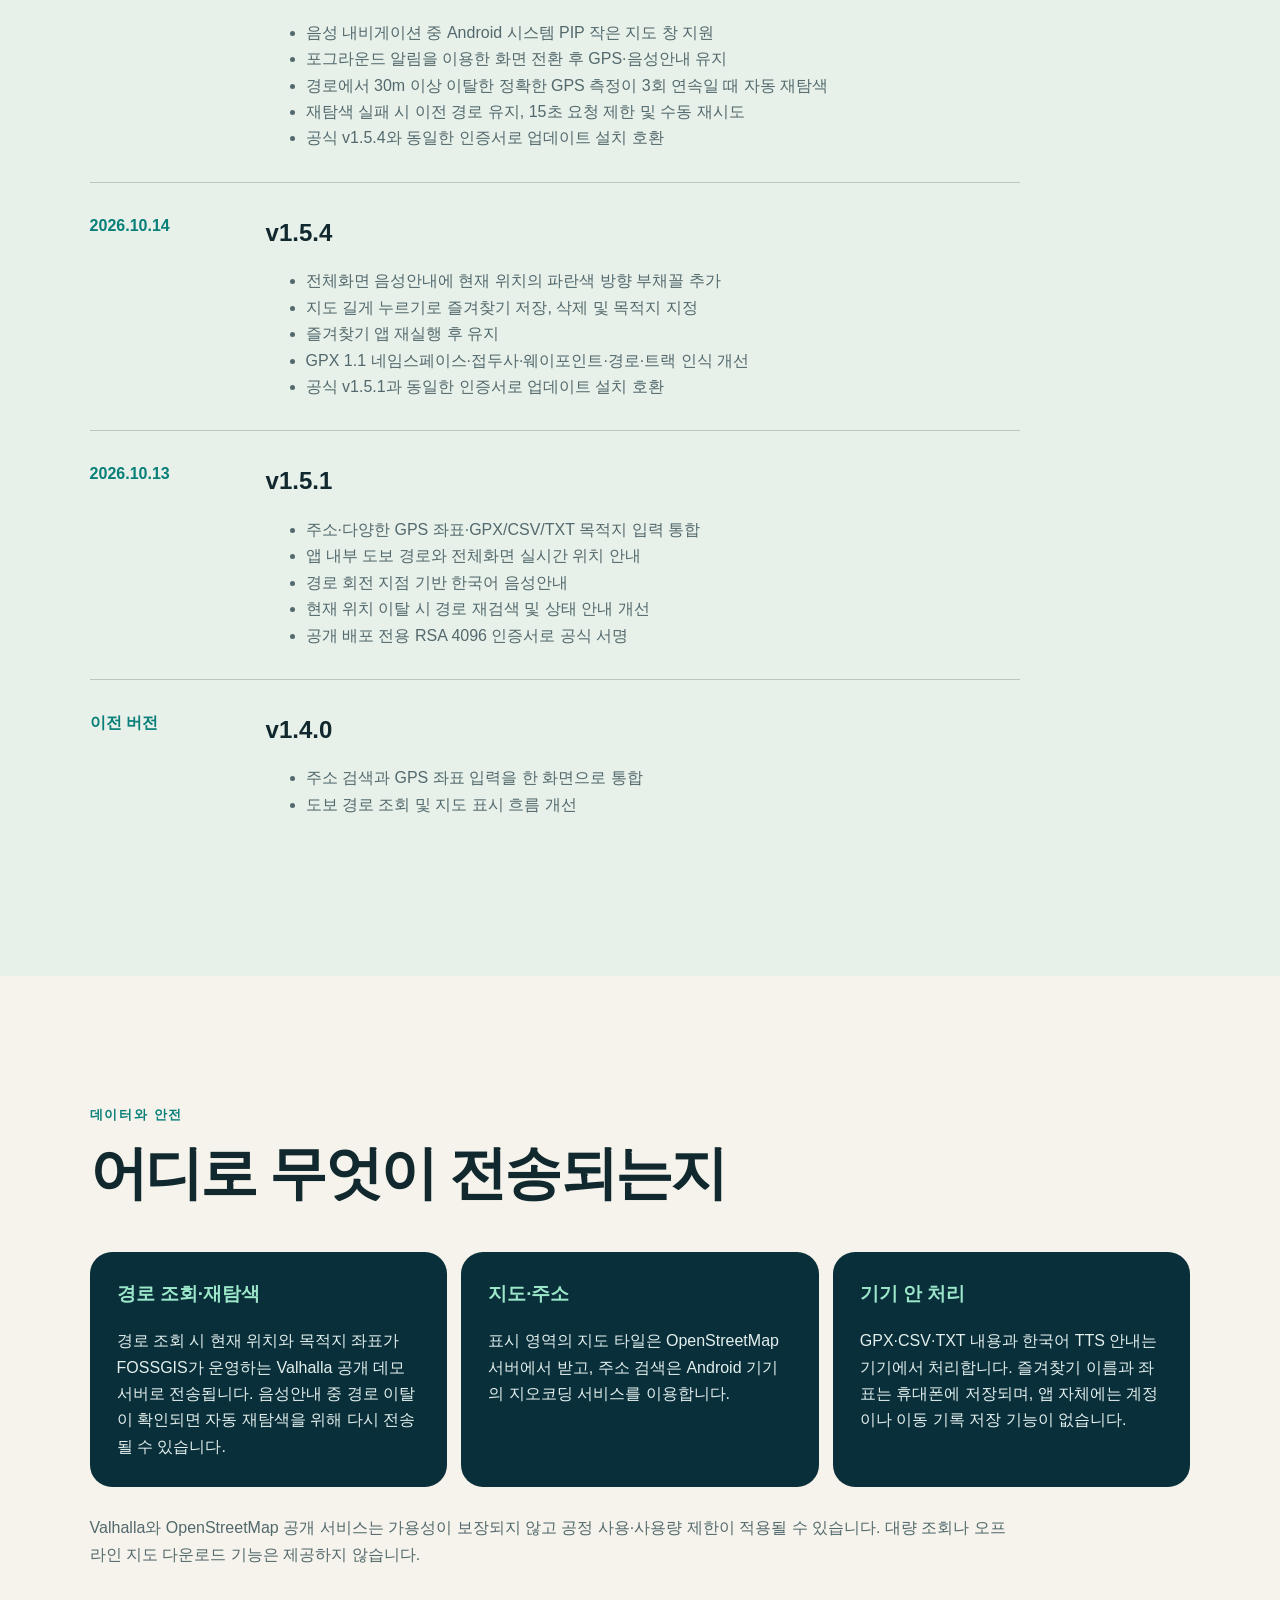
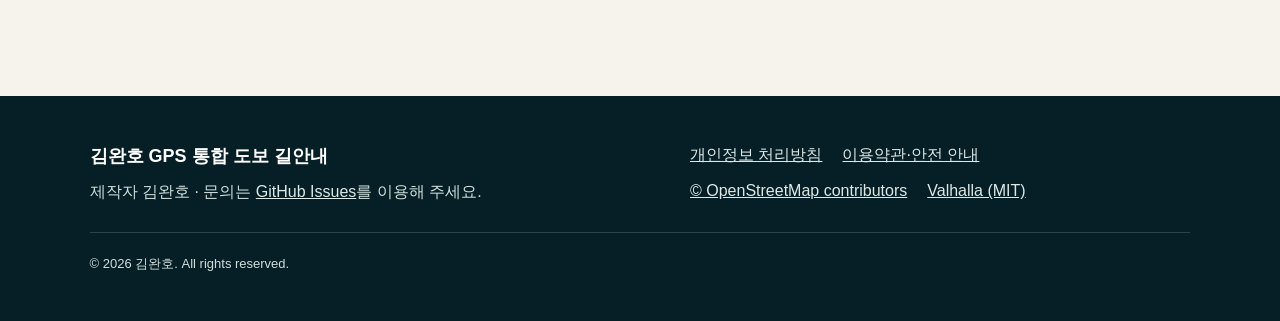
==== commit fba6f98b: "v1.5.8 GPS 추적 복구와 앱 소스 배포" ====
--- a/index.html
+++ b/index.html
@@ -37,8 +37,8 @@
           <a class="button button-quiet" href="#guide">사용법 먼저 보기</a>
         </div>
         <ul class="hero-facts" aria-label="앱 요약">
-          <li><strong>v1.5.6</strong><span>최신 공개 버전</span></li>
-          <li><strong>55.4 MB</strong><span>APK 파일 크기</span></li>
+          <li><strong>v1.5.8</strong><span>최신 공개 버전</span></li>
+          <li><strong>55.8 MB</strong><span>APK 파일 크기</span></li>
           <li><strong>한국어</strong><span>갤럭시 TTS 안내</span></li>
         </ul>
       </div>
@@ -61,7 +61,7 @@
           </div>
           <div class="app-buttons"><b>앱 안에 도보 경로 표시</b><b>한국어 음성안내 시작</b><span>구글 지도에서 열기 (별도 앱)</span></div>
         </div>
-        <p class="mock-caption">현재 v1.5.6의 화면 구성에 맞춘 안내용 예시입니다.</p>
+        <p class="mock-caption">현재 v1.5.8의 화면 구성에 맞춘 안내용 예시입니다.</p>
       </div>
     </section>
 
@@ -88,6 +88,7 @@
         <article><span>09</span><h3>작은 지도 창(PIP)</h3><p>음성안내 중 홈 화면으로 이동해도 Android 시스템 PIP 창에서 지도와 다음 안내를 확인할 수 있습니다.</p></article>
         <article><span>10</span><h3>백그라운드 GPS 안내</h3><p>음성안내가 활성화된 동안 알림을 표시하고 화면 전환 후에도 GPS와 한국어 음성안내를 이어갑니다.</p></article>
         <article><span>11</span><h3>자동 경로 재탐색</h3><p>정확한 GPS가 경로에서 30m 이상 벗어난 상태로 연속 확인되면 현재 위치에서 도보 경로를 다시 계산합니다.</p></article>
+        <article><span>12</span><h3>GPS 상태·재연결</h3><p>마지막 GPS 수신 시간과 정확도를 표시하며, 위치 갱신이 멈춘 경우 GPS 재연결 버튼으로 추적을 다시 시작할 수 있습니다.</p></article>
       </div>
     </section>
 
@@ -109,16 +110,16 @@
       <div class="download-card">
         <div>
           <p class="eyebrow">최신 설치 파일</p>
-          <h2>김완호 GPS 통합 도보 길안내 <span>v1.5.6</span></h2>
+          <h2>김완호 GPS 통합 도보 길안내 <span>v1.5.8</span></h2>
           <p>패키지명 <code>com.kimwanho.gpswalknavigator</code> · Android 7.0 이상</p>
-          <a class="button button-download" data-download-link href="https://github.com/djwanho/kimwanho-gps/releases/download/v1.5.6/kimwanho_gps_navigation_v1.5.6_official.apk">APK 직접 다운로드</a>
+          <a class="button button-download" data-download-link href="https://github.com/djwanho/kimwanho-gps/releases/download/v1.5.8/kimwanho-gps-v1.5.8.apk">APK 직접 다운로드</a>
           <small>Google Play가 아닌 GitHub에서 직접 받는 설치 파일입니다.</small>
         </div>
         <dl class="file-info">
-          <div><dt>파일명</dt><dd>kimwanho_gps_navigation_v1.5.6_official.apk</dd></div>
-          <div><dt>크기</dt><dd>55,374,546 bytes (약 55.4 MB)</dd></div>
+          <div><dt>파일명</dt><dd>kimwanho-gps-v1.5.8.apk</dd></div>
+          <div><dt>크기</dt><dd>55,767,762 bytes (약 55.8 MB)</dd></div>
           <div><dt>서명</dt><dd>APK Signature Scheme v2·v3 / RSA 4096</dd></div>
-          <div><dt>SHA-256</dt><dd><code id="checksum">E0486D44CDF22ACDC6B88C7A6B936426AFC69790CD9A717A38C4F215E3A132A3</code><button class="copy-button" type="button" data-copy-checksum>복사</button></dd></div>
+          <div><dt>SHA-256</dt><dd><code id="checksum">406F2E5A6081EAE7C05AB8F8034726FC7C2333F3C8EEADEC7D8CF068C256FCF1</code><button class="copy-button" type="button" data-copy-checksum>복사</button></dd></div>
         </dl>
       </div>
     </section>
@@ -139,13 +140,14 @@
         <li><b>목적지와 음성안내</b><span>목적지를 설정하고 도보 경로를 표시한 뒤 한국어 음성안내를 시작합니다.</span></li>
       </ol>
       <aside class="warning"><strong>설치가 계속 차단되면</strong><p>회사·학교 단말의 관리 정책, 보호자 설정 또는 기기 보안 정책 때문일 수 있습니다. 보안 기능 전체를 무조건 해제하지 말고 단말 관리자에게 확인하세요.</p></aside>
-      <aside class="warning"><strong>기존 앱을 업데이트하나요?</strong><p>이 홈페이지에서 받은 공식 v1.5.1 또는 v1.5.4는 삭제하지 않고 v1.5.6을 바로 설치할 수 있습니다. 디버그·테스트 APK는 인증서가 달라 업데이트가 되지 않을 수 있으므로 필요한 정보를 확인한 뒤 테스트판을 삭제하고 공식 APK를 설치하세요.</p></aside>
+      <aside class="warning"><strong>기존 앱을 업데이트하나요?</strong><p>이 홈페이지에서 받은 공식 v1.5.1, v1.5.4 또는 v1.5.6은 삭제하지 않고 v1.5.8을 바로 설치할 수 있습니다. 디버그·테스트 APK는 인증서가 달라 업데이트가 되지 않을 수 있으므로 필요한 정보를 확인한 뒤 테스트판을 삭제하고 공식 APK를 설치하세요.</p></aside>
     </section>
 
     <section id="updates" class="section updates-section">
       <div class="section-heading"><p class="eyebrow">업데이트 내역</p><h2>버전별 개선 사항</h2></div>
       <div class="timeline">
-        <article><time datetime="2026-10-15">2026.10.15</time><div><h3>v1.5.6 <span>최신</span></h3><ul><li>음성 내비게이션 중 Android 시스템 PIP 작은 지도 창 지원</li><li>포그라운드 알림을 이용한 화면 전환 후 GPS·음성안내 유지</li><li>경로에서 30m 이상 이탈한 정확한 GPS 측정이 3회 연속일 때 자동 재탐색</li><li>재탐색 실패 시 이전 경로 유지, 15초 요청 제한 및 수동 재시도</li><li>공식 v1.5.4와 동일한 인증서로 업데이트 설치 호환</li></ul></div></article>
+        <article><time datetime="2026-10-18">2026.10.18</time><div><h3>v1.5.8 <span>최신</span></h3><ul><li>초기 위치 확인과 동시에 GPS 실시간 스트림을 시작해 추적 지연 개선</li><li>GPS 마지막 수신 시간·정확도 표시와 수동 재연결 버튼 추가</li><li>늦게 도착한 과거 위치값을 제외해 현재 위치가 뒤로 튀는 현상 완화</li><li>빠른 이동 중 큰 경로 이탈을 2회 확인하면 더 빠르게 자동 재탐색</li><li>PIP·백그라운드 GPS·한국어 음성안내 유지</li><li>공식 v1.5.6과 동일한 인증서로 업데이트 설치 호환</li></ul></div></article>
+        <article><time datetime="2026-10-15">2026.10.15</time><div><h3>v1.5.6</h3><ul><li>음성 내비게이션 중 Android 시스템 PIP 작은 지도 창 지원</li><li>포그라운드 알림을 이용한 화면 전환 후 GPS·음성안내 유지</li><li>경로에서 30m 이상 이탈한 정확한 GPS 측정이 3회 연속일 때 자동 재탐색</li><li>재탐색 실패 시 이전 경로 유지, 15초 요청 제한 및 수동 재시도</li><li>공식 v1.5.4와 동일한 인증서로 업데이트 설치 호환</li></ul></div></article>
         <article><time datetime="2026-10-14">2026.10.14</time><div><h3>v1.5.4</h3><ul><li>전체화면 음성안내에 현재 위치의 파란색 방향 부채꼴 추가</li><li>지도 길게 누르기로 즐겨찾기 저장, 삭제 및 목적지 지정</li><li>즐겨찾기 앱 재실행 후 유지</li><li>GPX 1.1 네임스페이스·접두사·웨이포인트·경로·트랙 인식 개선</li><li>공식 v1.5.1과 동일한 인증서로 업데이트 설치 호환</li></ul></div></article>
         <article><time datetime="2026-10-13">2026.10.13</time><div><h3>v1.5.1</h3><ul><li>주소·다양한 GPS 좌표·GPX/CSV/TXT 목적지 입력 통합</li><li>앱 내부 도보 경로와 전체화면 실시간 위치 안내</li><li>경로 회전 지점 기반 한국어 음성안내</li><li>현재 위치 이탈 시 경로 재검색 및 상태 안내 개선</li><li>공개 배포 전용 RSA 4096 인증서로 공식 서명</li></ul></div></article>
         <article><time>이전 버전</time><div><h3>v1.4.0</h3><ul><li>주소 검색과 GPS 좌표 입력을 한 화면으로 통합</li><li>도보 경로 조회 및 지도 표시 흐름 개선</li></ul></div></article>
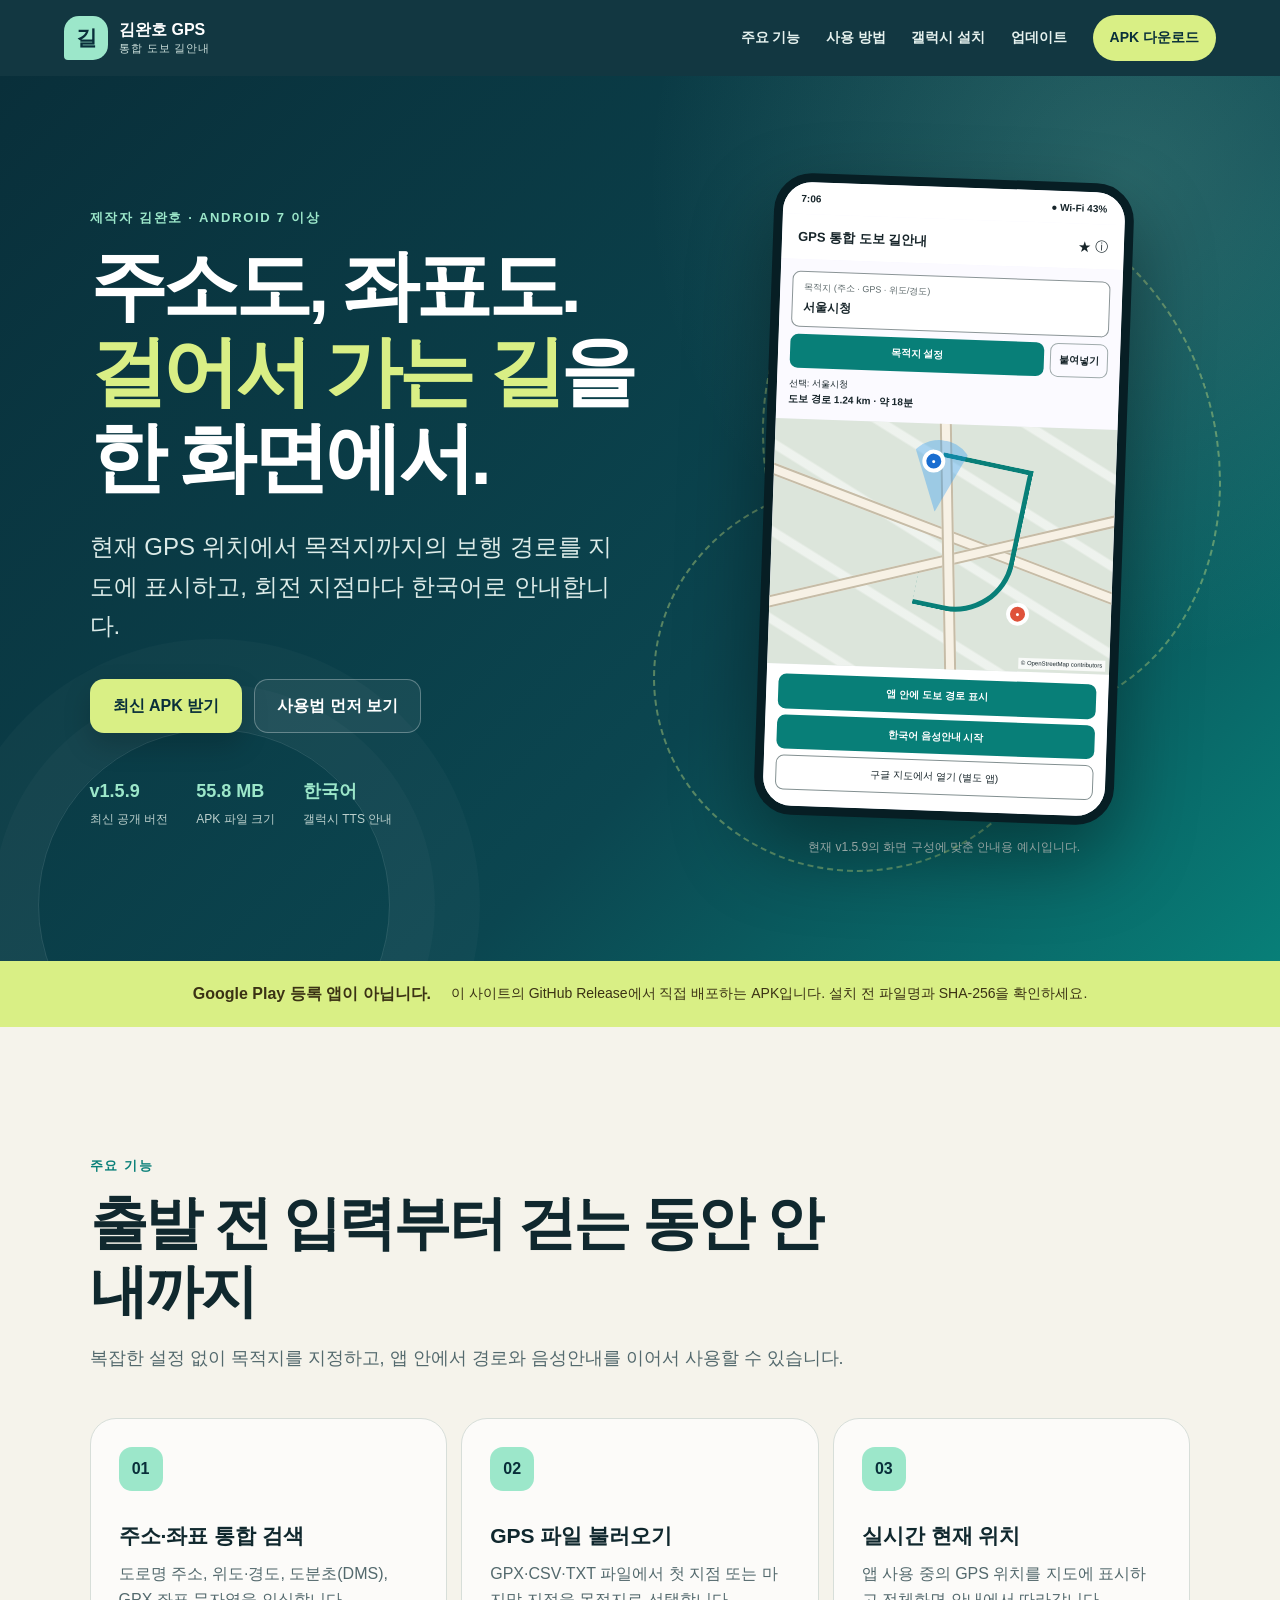
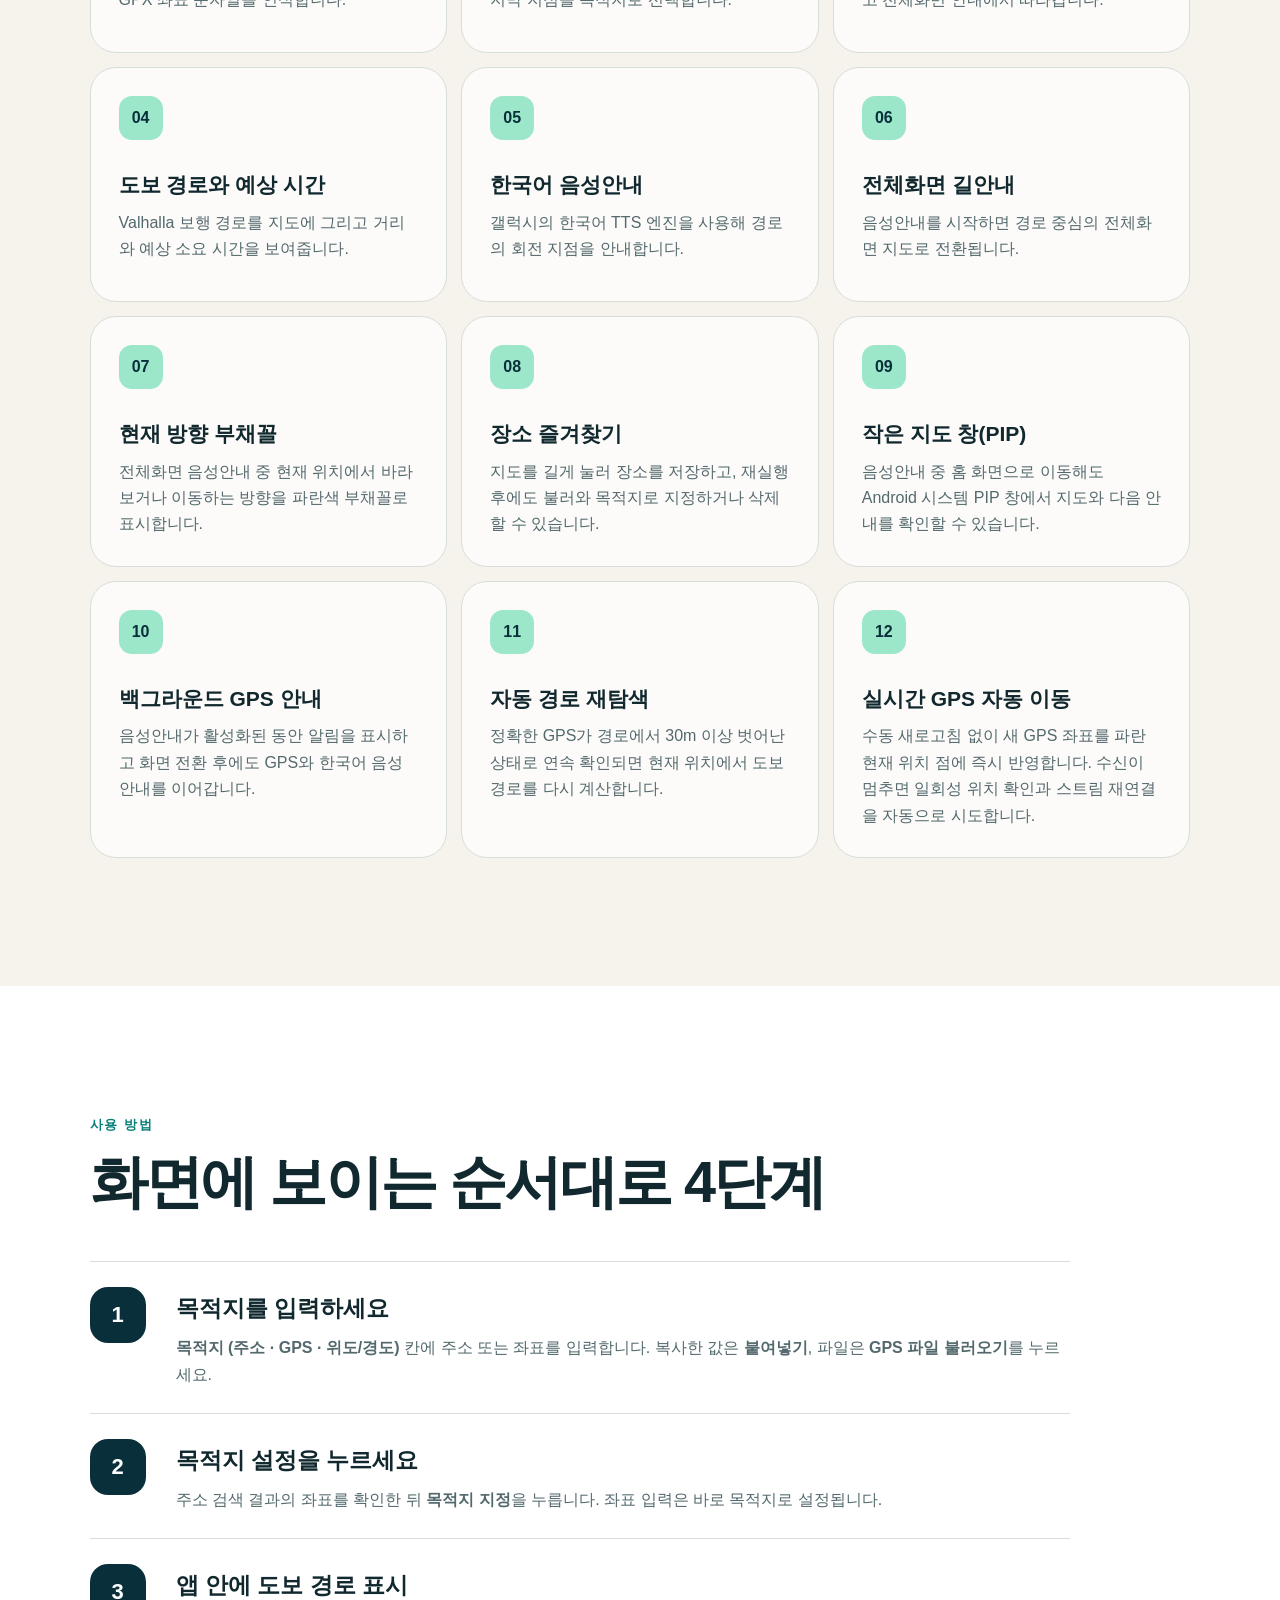
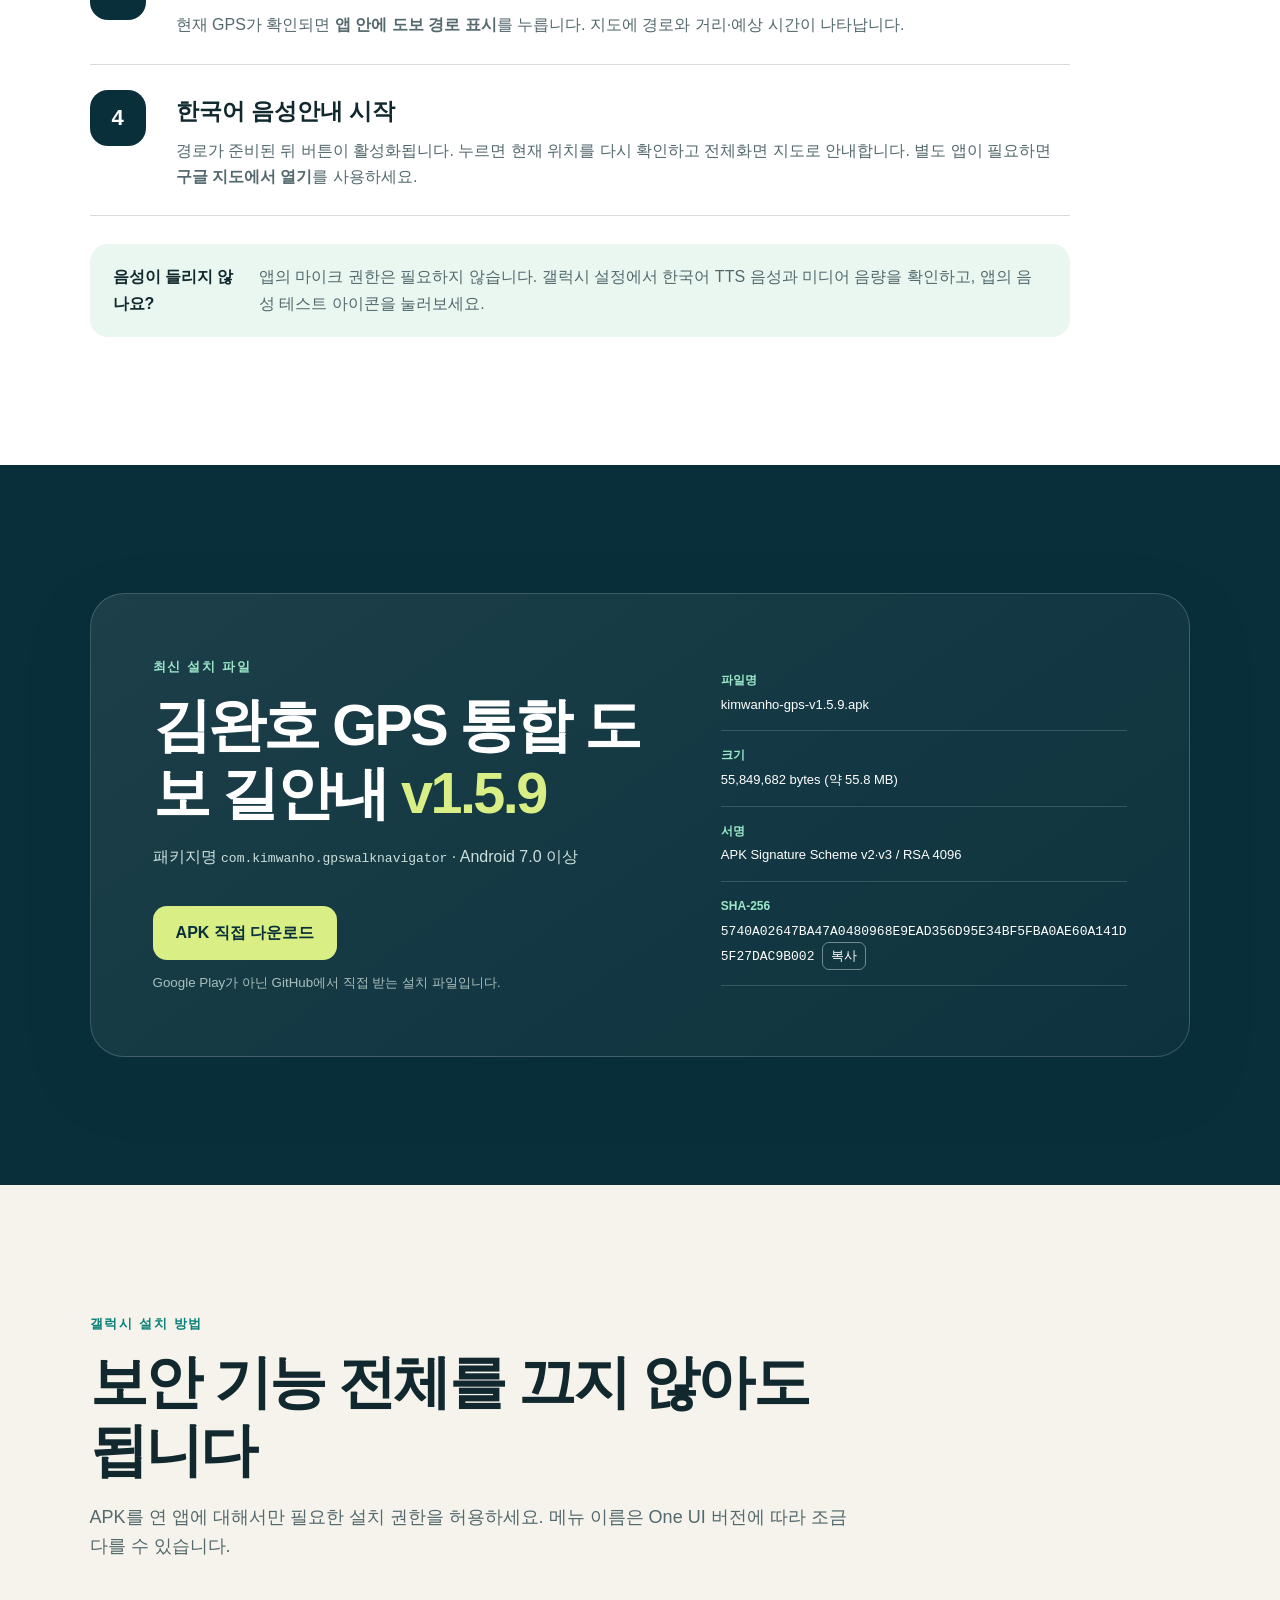
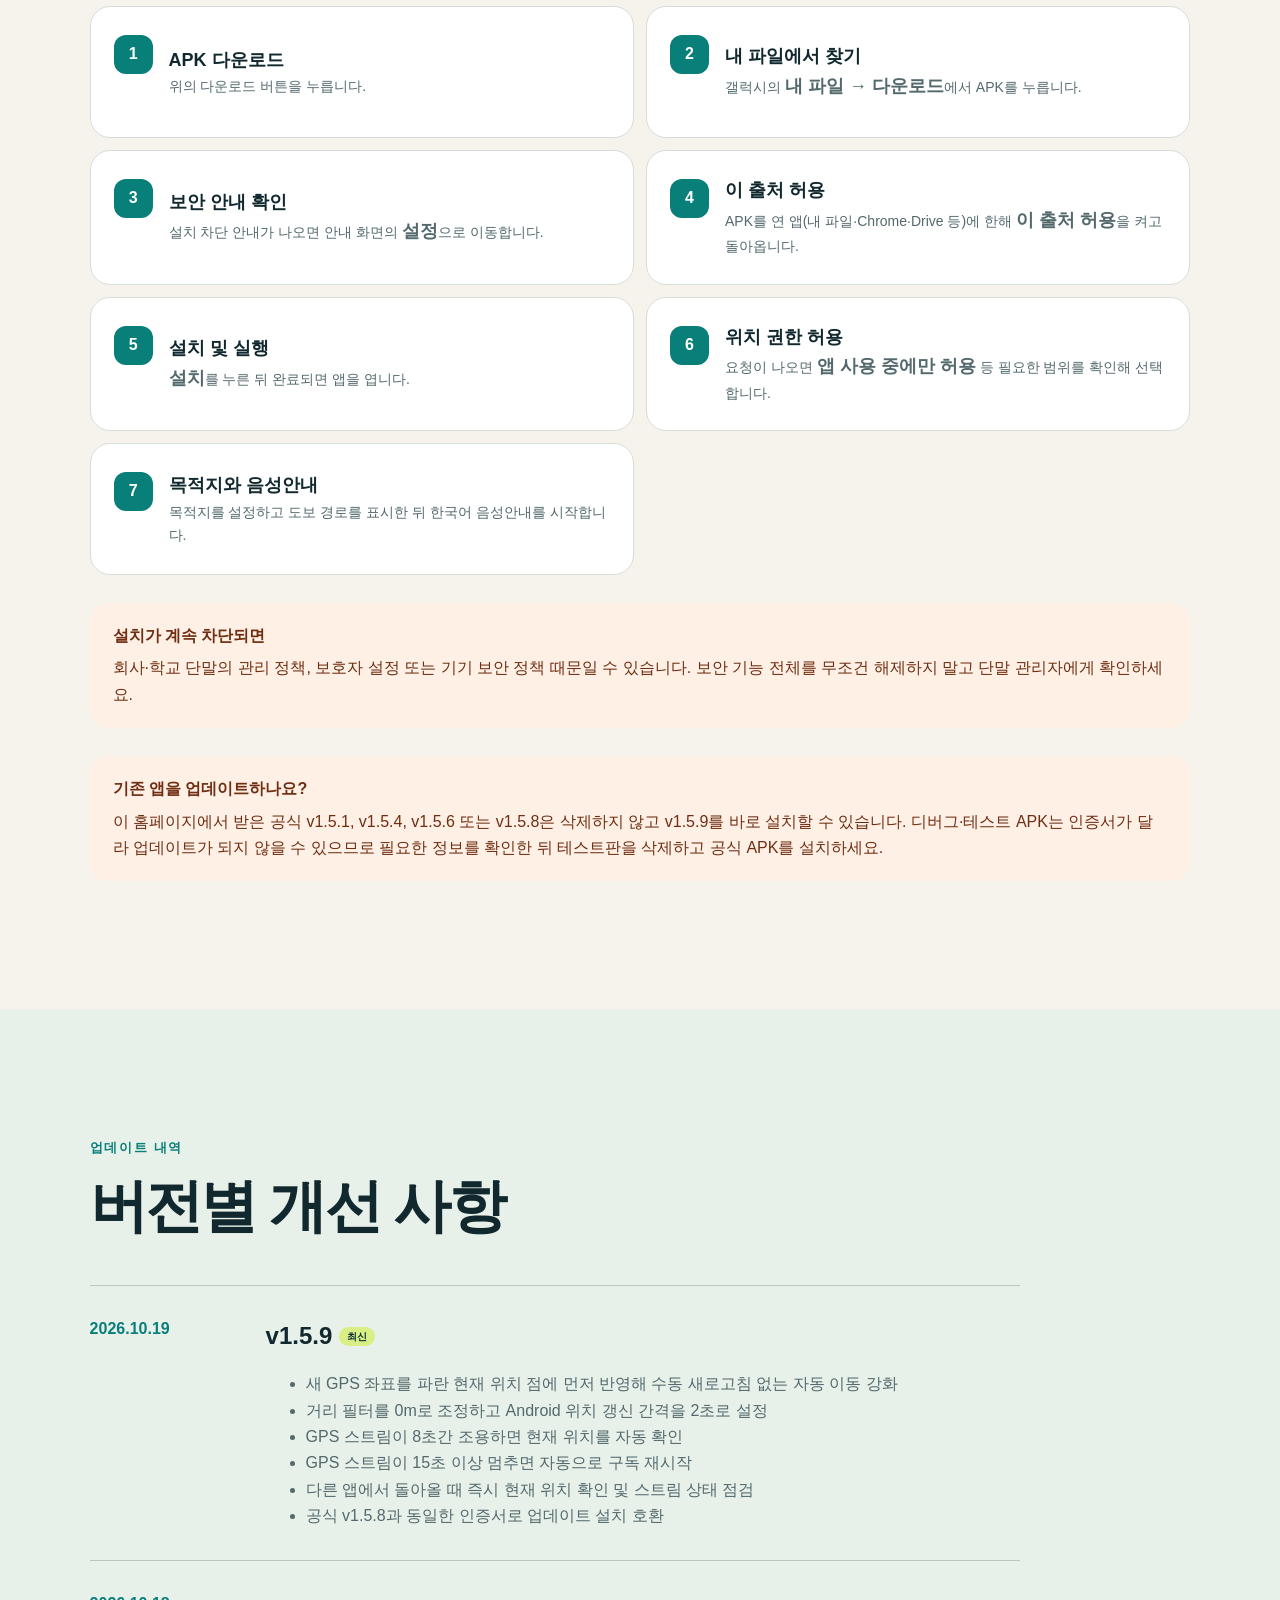
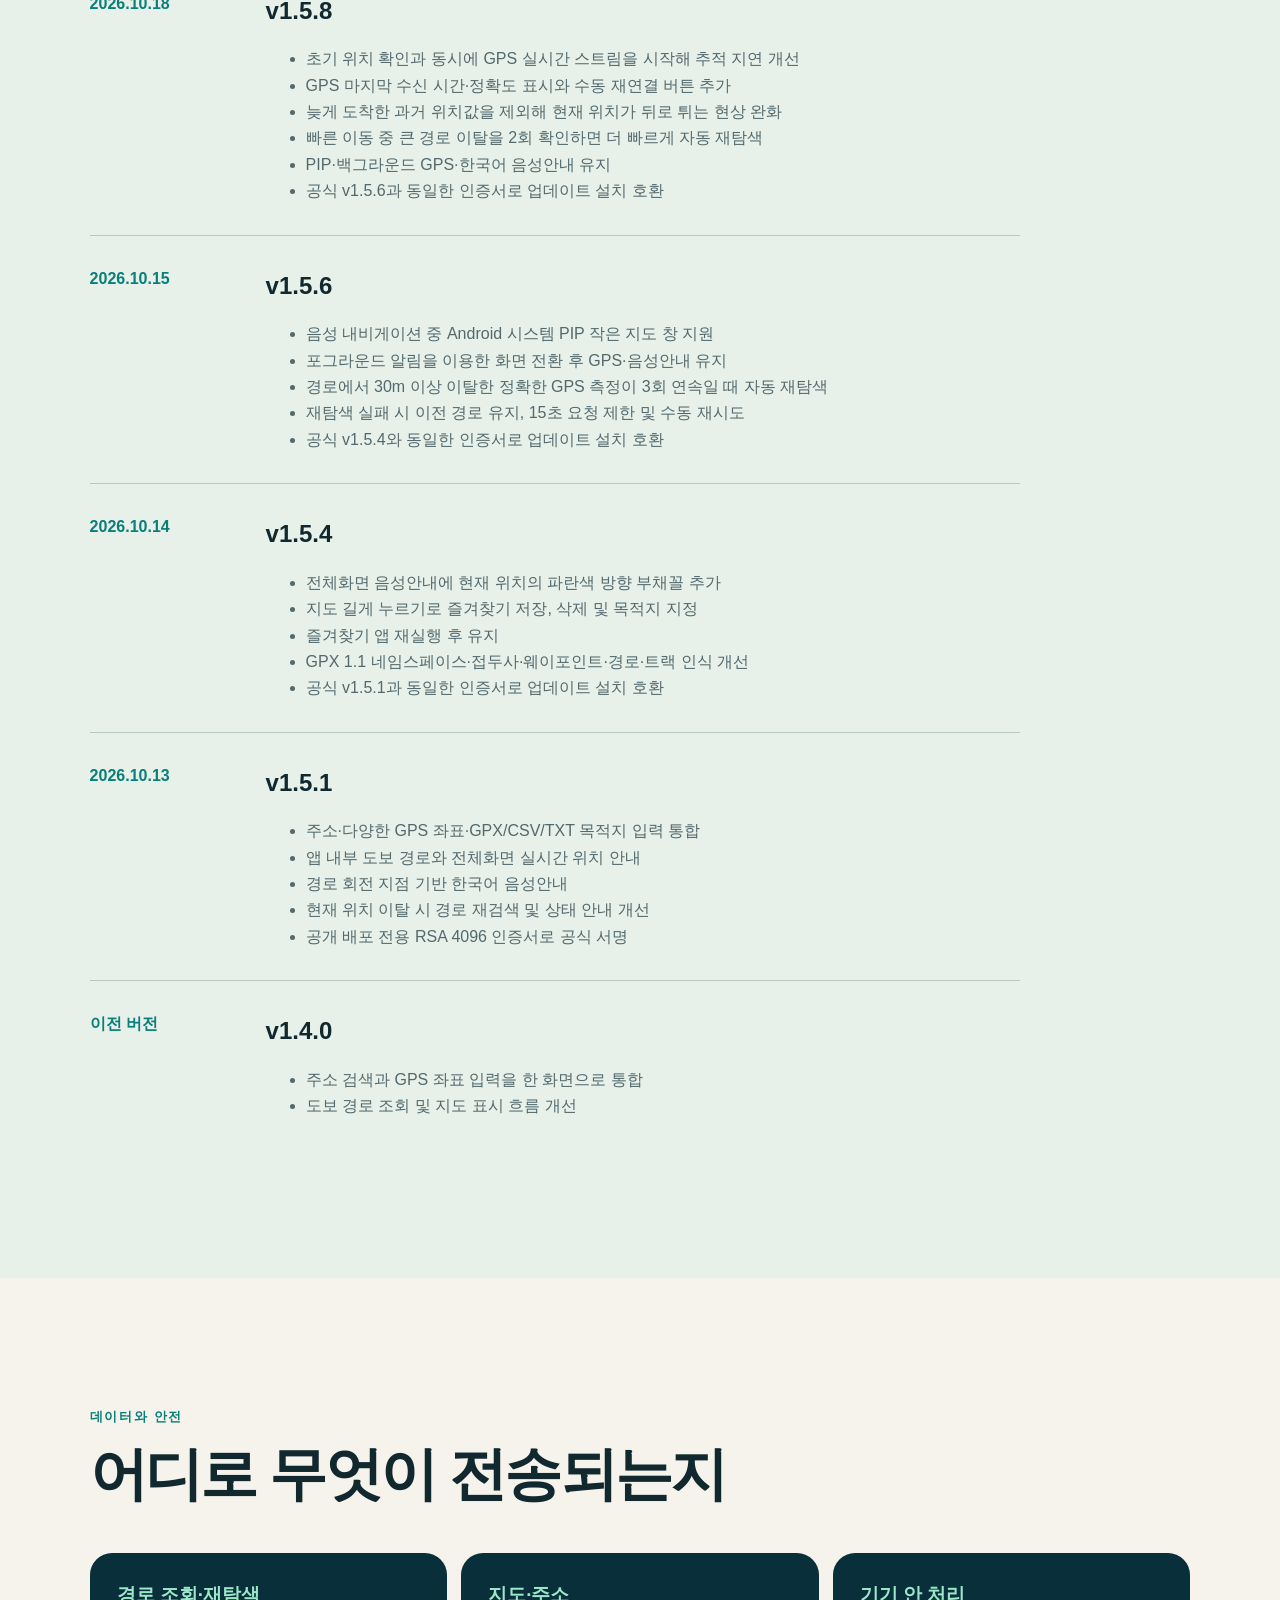
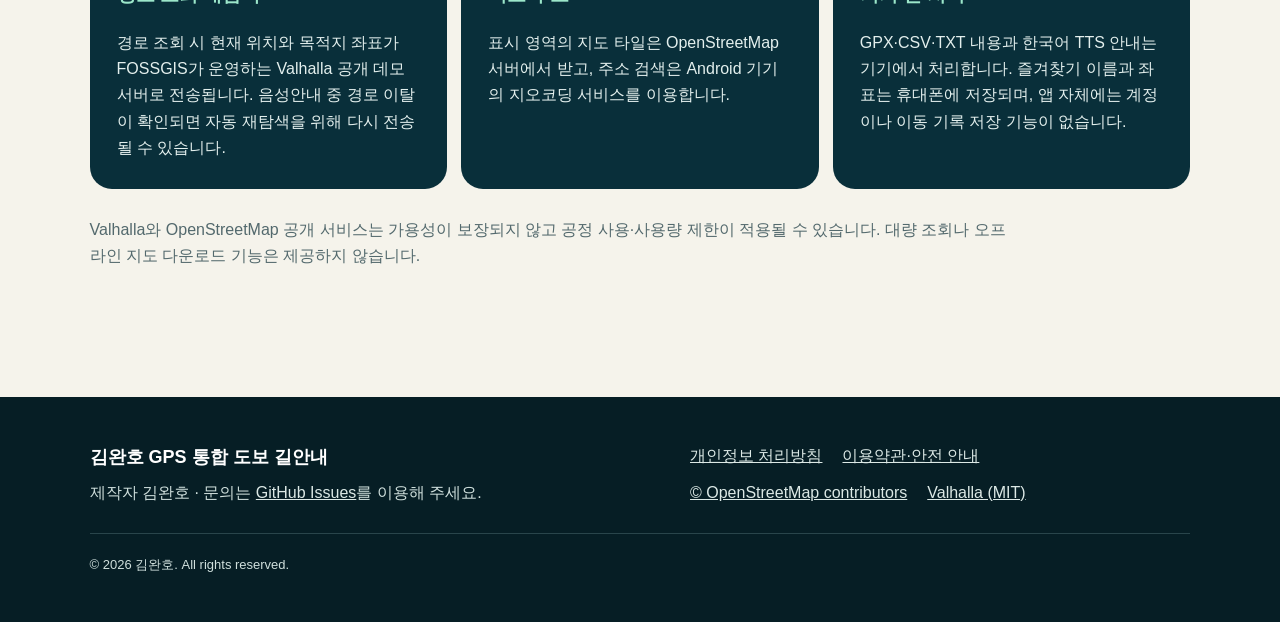
==== commit 145156b1: "v1.5.9 실시간 GPS 자동복구 배포" ====
--- a/index.html
+++ b/index.html
@@ -37,7 +37,7 @@
           <a class="button button-quiet" href="#guide">사용법 먼저 보기</a>
         </div>
         <ul class="hero-facts" aria-label="앱 요약">
-          <li><strong>v1.5.8</strong><span>최신 공개 버전</span></li>
+          <li><strong>v1.5.9</strong><span>최신 공개 버전</span></li>
           <li><strong>55.8 MB</strong><span>APK 파일 크기</span></li>
           <li><strong>한국어</strong><span>갤럭시 TTS 안내</span></li>
         </ul>
@@ -61,7 +61,7 @@
           </div>
           <div class="app-buttons"><b>앱 안에 도보 경로 표시</b><b>한국어 음성안내 시작</b><span>구글 지도에서 열기 (별도 앱)</span></div>
         </div>
-        <p class="mock-caption">현재 v1.5.8의 화면 구성에 맞춘 안내용 예시입니다.</p>
+        <p class="mock-caption">현재 v1.5.9의 화면 구성에 맞춘 안내용 예시입니다.</p>
       </div>
     </section>
 
@@ -88,7 +88,7 @@
         <article><span>09</span><h3>작은 지도 창(PIP)</h3><p>음성안내 중 홈 화면으로 이동해도 Android 시스템 PIP 창에서 지도와 다음 안내를 확인할 수 있습니다.</p></article>
         <article><span>10</span><h3>백그라운드 GPS 안내</h3><p>음성안내가 활성화된 동안 알림을 표시하고 화면 전환 후에도 GPS와 한국어 음성안내를 이어갑니다.</p></article>
         <article><span>11</span><h3>자동 경로 재탐색</h3><p>정확한 GPS가 경로에서 30m 이상 벗어난 상태로 연속 확인되면 현재 위치에서 도보 경로를 다시 계산합니다.</p></article>
-        <article><span>12</span><h3>GPS 상태·재연결</h3><p>마지막 GPS 수신 시간과 정확도를 표시하며, 위치 갱신이 멈춘 경우 GPS 재연결 버튼으로 추적을 다시 시작할 수 있습니다.</p></article>
+        <article><span>12</span><h3>실시간 GPS 자동 이동</h3><p>수동 새로고침 없이 새 GPS 좌표를 파란 현재 위치 점에 즉시 반영합니다. 수신이 멈추면 일회성 위치 확인과 스트림 재연결을 자동으로 시도합니다.</p></article>
       </div>
     </section>
 
@@ -110,16 +110,16 @@
       <div class="download-card">
         <div>
           <p class="eyebrow">최신 설치 파일</p>
-          <h2>김완호 GPS 통합 도보 길안내 <span>v1.5.8</span></h2>
+          <h2>김완호 GPS 통합 도보 길안내 <span>v1.5.9</span></h2>
           <p>패키지명 <code>com.kimwanho.gpswalknavigator</code> · Android 7.0 이상</p>
-          <a class="button button-download" data-download-link href="https://github.com/djwanho/kimwanho-gps/releases/download/v1.5.8/kimwanho-gps-v1.5.8.apk">APK 직접 다운로드</a>
+          <a class="button button-download" data-download-link href="https://github.com/djwanho/kimwanho-gps/releases/download/v1.5.9/kimwanho-gps-v1.5.9.apk">APK 직접 다운로드</a>
           <small>Google Play가 아닌 GitHub에서 직접 받는 설치 파일입니다.</small>
         </div>
         <dl class="file-info">
-          <div><dt>파일명</dt><dd>kimwanho-gps-v1.5.8.apk</dd></div>
-          <div><dt>크기</dt><dd>55,767,762 bytes (약 55.8 MB)</dd></div>
+          <div><dt>파일명</dt><dd>kimwanho-gps-v1.5.9.apk</dd></div>
+          <div><dt>크기</dt><dd>55,849,682 bytes (약 55.8 MB)</dd></div>
           <div><dt>서명</dt><dd>APK Signature Scheme v2·v3 / RSA 4096</dd></div>
-          <div><dt>SHA-256</dt><dd><code id="checksum">406F2E5A6081EAE7C05AB8F8034726FC7C2333F3C8EEADEC7D8CF068C256FCF1</code><button class="copy-button" type="button" data-copy-checksum>복사</button></dd></div>
+          <div><dt>SHA-256</dt><dd><code id="checksum">5740A02647BA47A0480968E9EAD356D95E34BF5FBA0AE60A141D5F27DAC9B002</code><button class="copy-button" type="button" data-copy-checksum>복사</button></dd></div>
         </dl>
       </div>
     </section>
@@ -140,13 +140,14 @@
         <li><b>목적지와 음성안내</b><span>목적지를 설정하고 도보 경로를 표시한 뒤 한국어 음성안내를 시작합니다.</span></li>
       </ol>
       <aside class="warning"><strong>설치가 계속 차단되면</strong><p>회사·학교 단말의 관리 정책, 보호자 설정 또는 기기 보안 정책 때문일 수 있습니다. 보안 기능 전체를 무조건 해제하지 말고 단말 관리자에게 확인하세요.</p></aside>
-      <aside class="warning"><strong>기존 앱을 업데이트하나요?</strong><p>이 홈페이지에서 받은 공식 v1.5.1, v1.5.4 또는 v1.5.6은 삭제하지 않고 v1.5.8을 바로 설치할 수 있습니다. 디버그·테스트 APK는 인증서가 달라 업데이트가 되지 않을 수 있으므로 필요한 정보를 확인한 뒤 테스트판을 삭제하고 공식 APK를 설치하세요.</p></aside>
+      <aside class="warning"><strong>기존 앱을 업데이트하나요?</strong><p>이 홈페이지에서 받은 공식 v1.5.1, v1.5.4, v1.5.6 또는 v1.5.8은 삭제하지 않고 v1.5.9를 바로 설치할 수 있습니다. 디버그·테스트 APK는 인증서가 달라 업데이트가 되지 않을 수 있으므로 필요한 정보를 확인한 뒤 테스트판을 삭제하고 공식 APK를 설치하세요.</p></aside>
     </section>
 
     <section id="updates" class="section updates-section">
       <div class="section-heading"><p class="eyebrow">업데이트 내역</p><h2>버전별 개선 사항</h2></div>
       <div class="timeline">
-        <article><time datetime="2026-10-18">2026.10.18</time><div><h3>v1.5.8 <span>최신</span></h3><ul><li>초기 위치 확인과 동시에 GPS 실시간 스트림을 시작해 추적 지연 개선</li><li>GPS 마지막 수신 시간·정확도 표시와 수동 재연결 버튼 추가</li><li>늦게 도착한 과거 위치값을 제외해 현재 위치가 뒤로 튀는 현상 완화</li><li>빠른 이동 중 큰 경로 이탈을 2회 확인하면 더 빠르게 자동 재탐색</li><li>PIP·백그라운드 GPS·한국어 음성안내 유지</li><li>공식 v1.5.6과 동일한 인증서로 업데이트 설치 호환</li></ul></div></article>
+        <article><time datetime="2026-10-19">2026.10.19</time><div><h3>v1.5.9 <span>최신</span></h3><ul><li>새 GPS 좌표를 파란 현재 위치 점에 먼저 반영해 수동 새로고침 없는 자동 이동 강화</li><li>거리 필터를 0m로 조정하고 Android 위치 갱신 간격을 2초로 설정</li><li>GPS 스트림이 8초간 조용하면 현재 위치를 자동 확인</li><li>GPS 스트림이 15초 이상 멈추면 자동으로 구독 재시작</li><li>다른 앱에서 돌아올 때 즉시 현재 위치 확인 및 스트림 상태 점검</li><li>공식 v1.5.8과 동일한 인증서로 업데이트 설치 호환</li></ul></div></article>
+        <article><time datetime="2026-10-18">2026.10.18</time><div><h3>v1.5.8</h3><ul><li>초기 위치 확인과 동시에 GPS 실시간 스트림을 시작해 추적 지연 개선</li><li>GPS 마지막 수신 시간·정확도 표시와 수동 재연결 버튼 추가</li><li>늦게 도착한 과거 위치값을 제외해 현재 위치가 뒤로 튀는 현상 완화</li><li>빠른 이동 중 큰 경로 이탈을 2회 확인하면 더 빠르게 자동 재탐색</li><li>PIP·백그라운드 GPS·한국어 음성안내 유지</li><li>공식 v1.5.6과 동일한 인증서로 업데이트 설치 호환</li></ul></div></article>
         <article><time datetime="2026-10-15">2026.10.15</time><div><h3>v1.5.6</h3><ul><li>음성 내비게이션 중 Android 시스템 PIP 작은 지도 창 지원</li><li>포그라운드 알림을 이용한 화면 전환 후 GPS·음성안내 유지</li><li>경로에서 30m 이상 이탈한 정확한 GPS 측정이 3회 연속일 때 자동 재탐색</li><li>재탐색 실패 시 이전 경로 유지, 15초 요청 제한 및 수동 재시도</li><li>공식 v1.5.4와 동일한 인증서로 업데이트 설치 호환</li></ul></div></article>
         <article><time datetime="2026-10-14">2026.10.14</time><div><h3>v1.5.4</h3><ul><li>전체화면 음성안내에 현재 위치의 파란색 방향 부채꼴 추가</li><li>지도 길게 누르기로 즐겨찾기 저장, 삭제 및 목적지 지정</li><li>즐겨찾기 앱 재실행 후 유지</li><li>GPX 1.1 네임스페이스·접두사·웨이포인트·경로·트랙 인식 개선</li><li>공식 v1.5.1과 동일한 인증서로 업데이트 설치 호환</li></ul></div></article>
         <article><time datetime="2026-10-13">2026.10.13</time><div><h3>v1.5.1</h3><ul><li>주소·다양한 GPS 좌표·GPX/CSV/TXT 목적지 입력 통합</li><li>앱 내부 도보 경로와 전체화면 실시간 위치 안내</li><li>경로 회전 지점 기반 한국어 음성안내</li><li>현재 위치 이탈 시 경로 재검색 및 상태 안내 개선</li><li>공개 배포 전용 RSA 4096 인증서로 공식 서명</li></ul></div></article>
